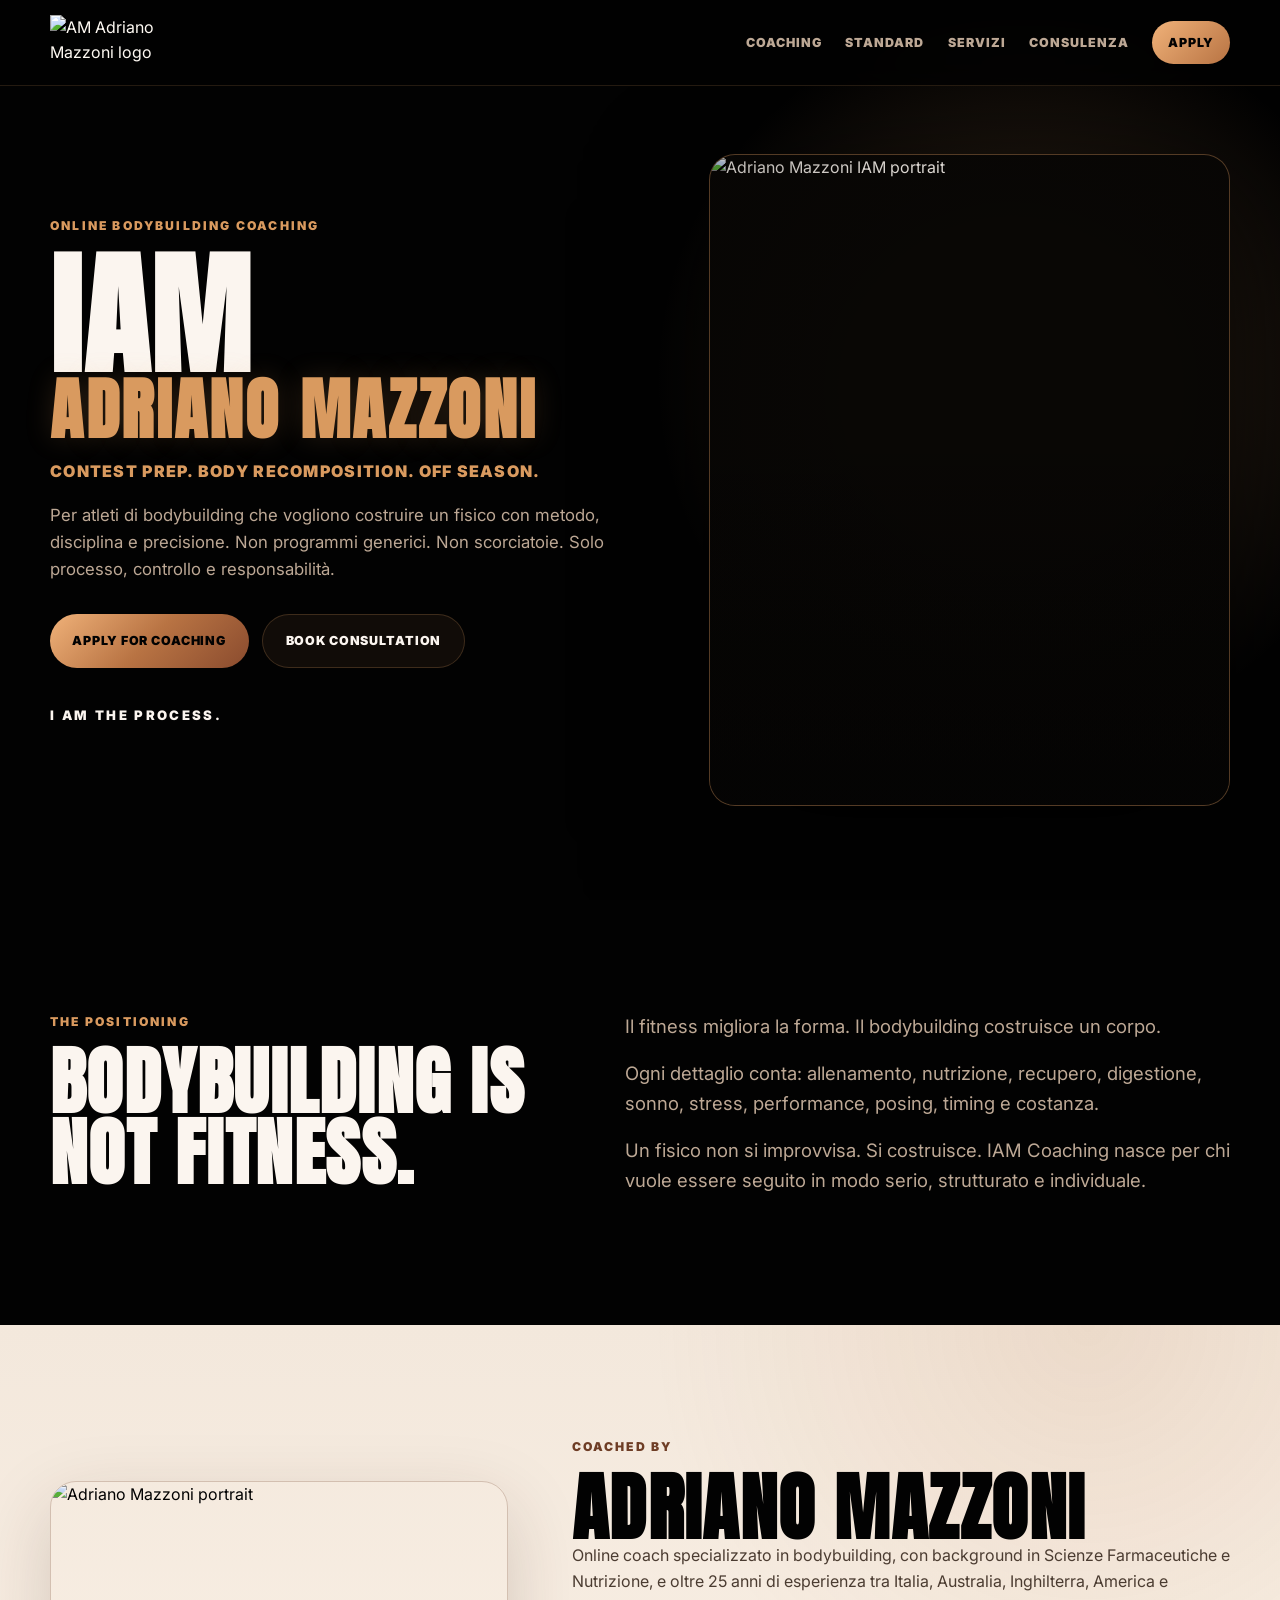
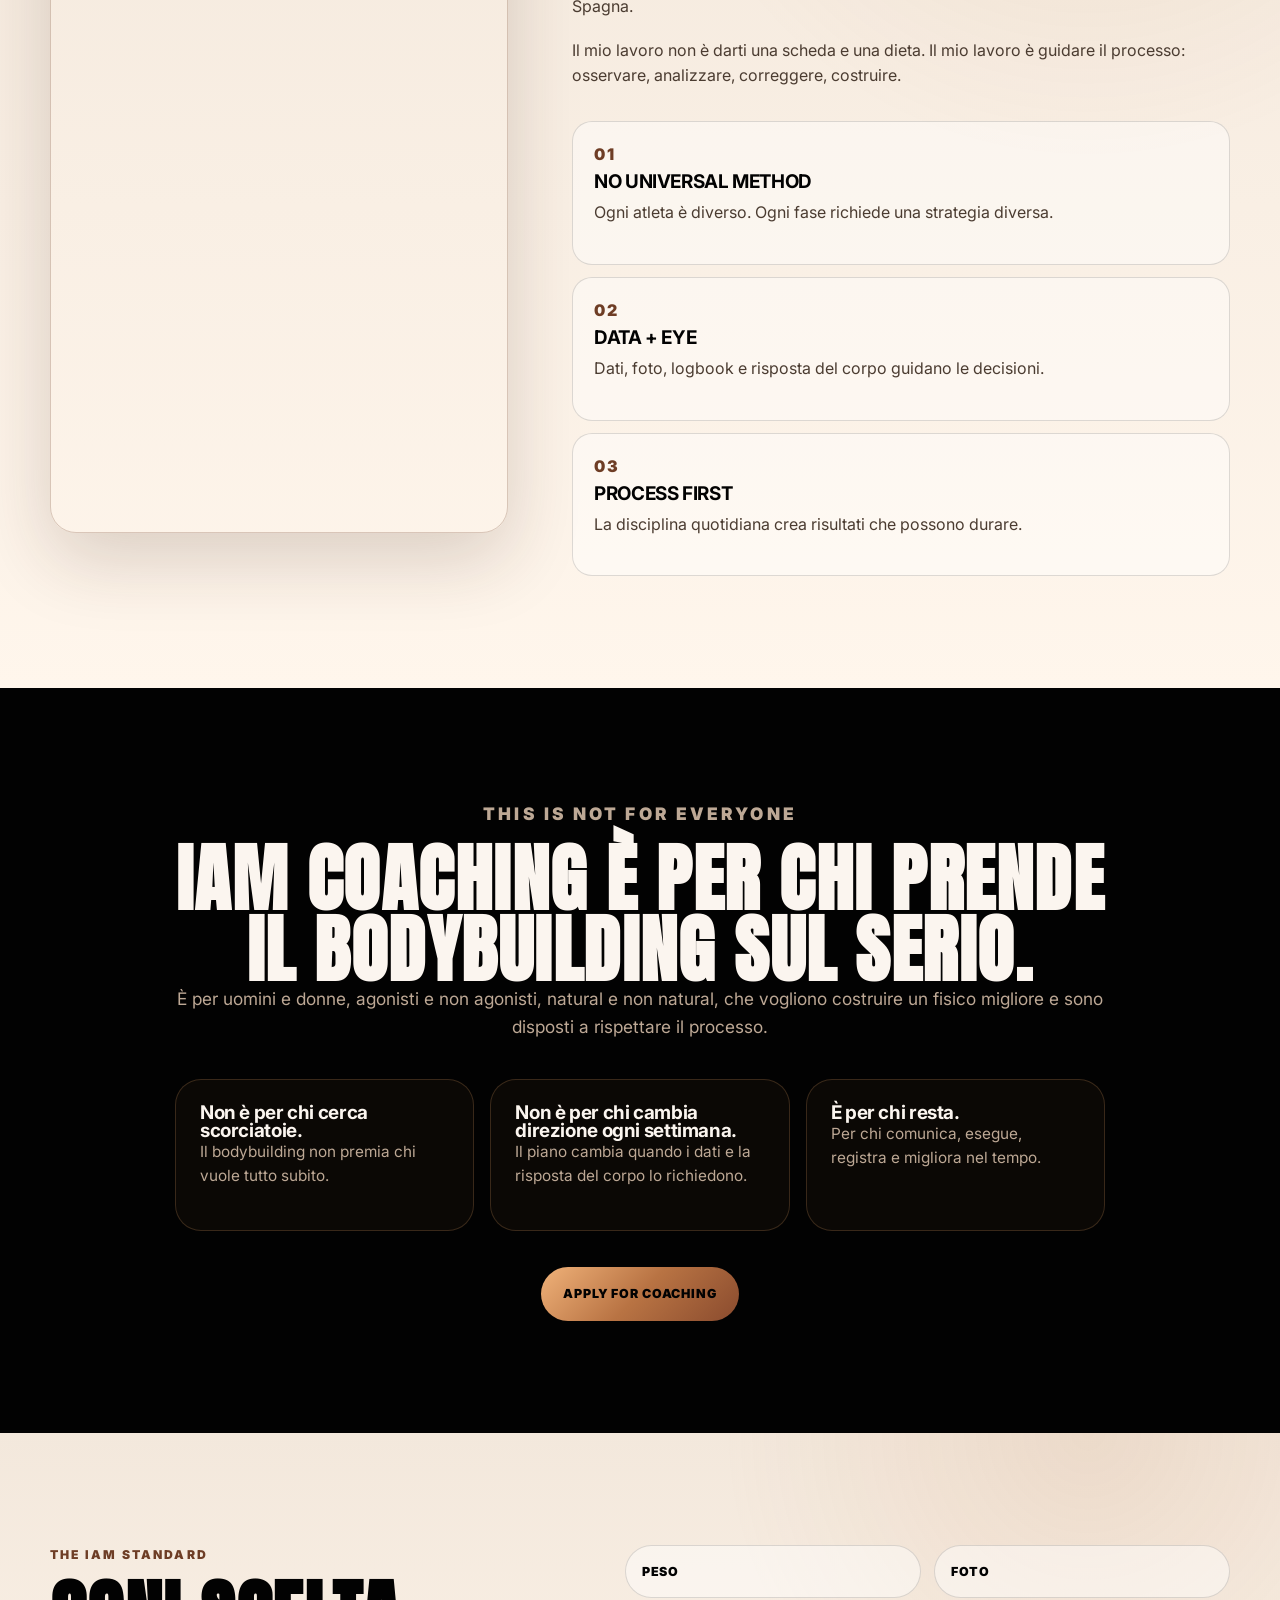
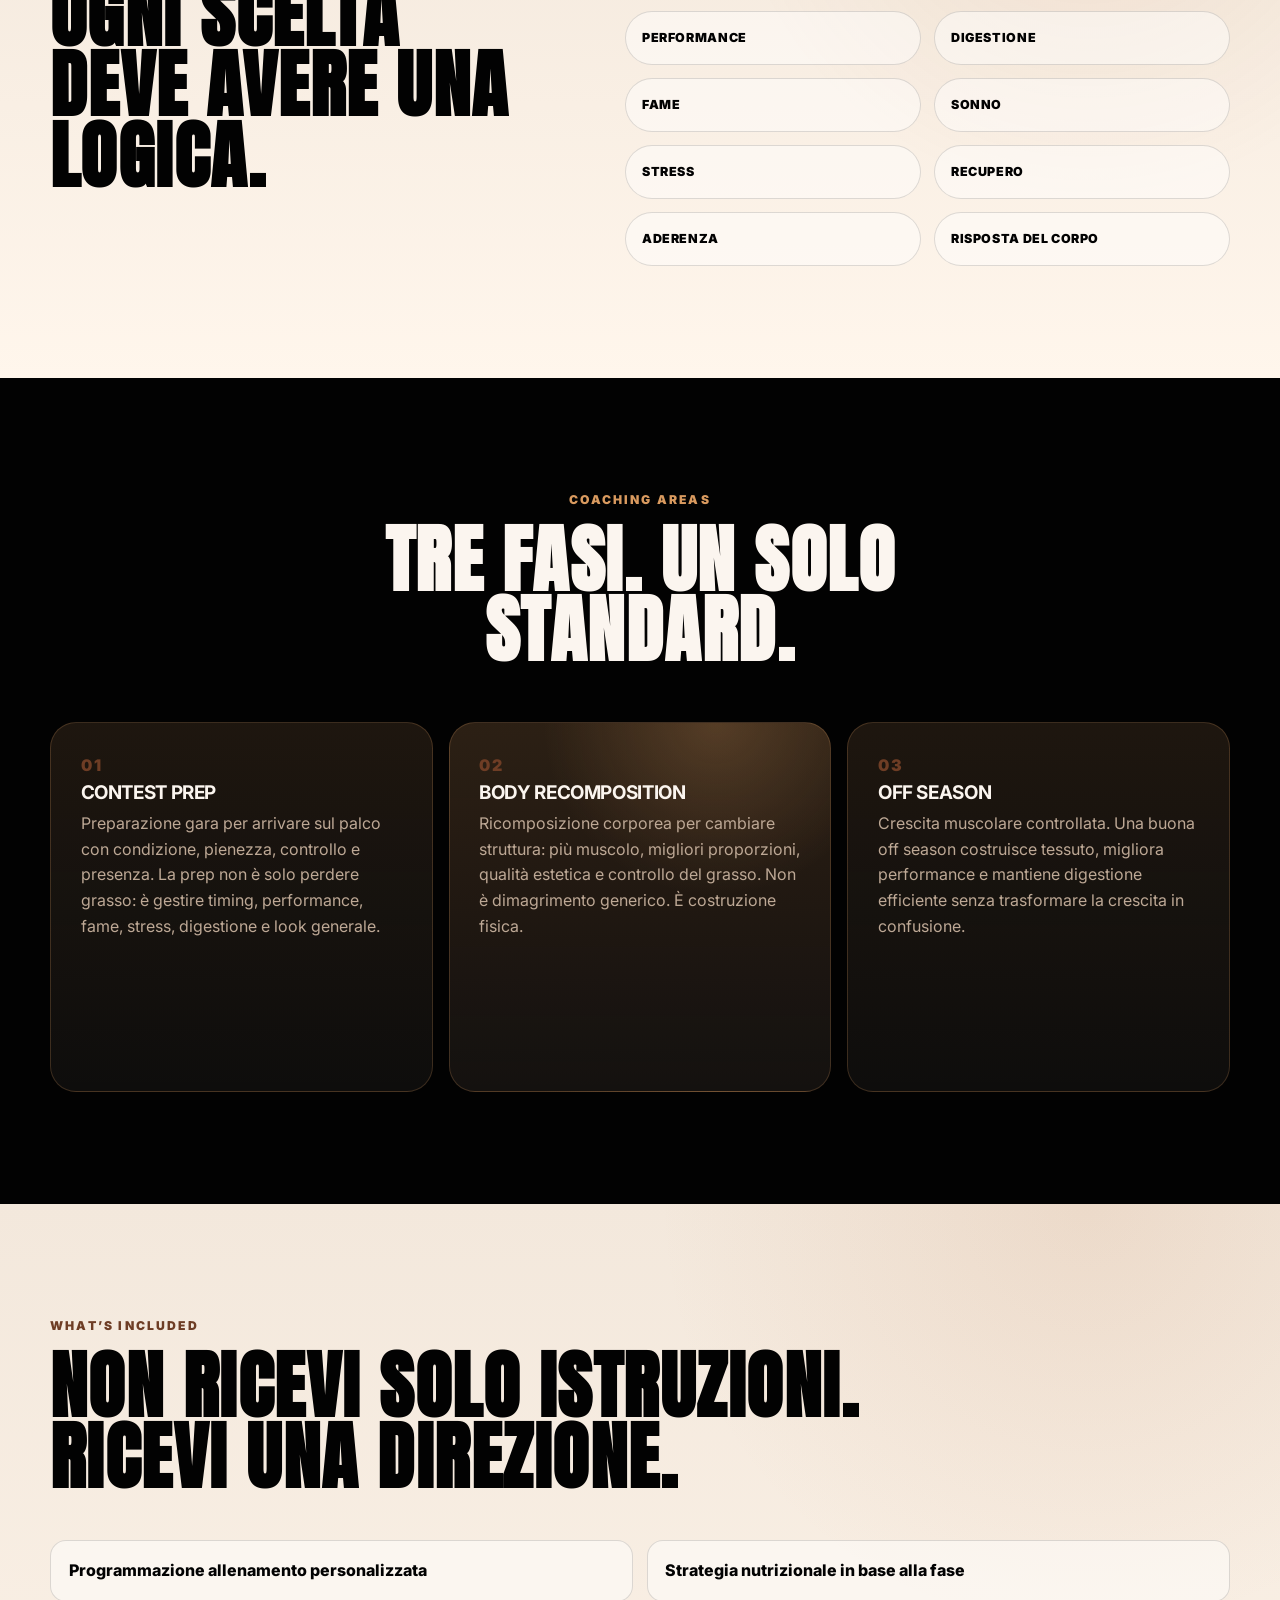
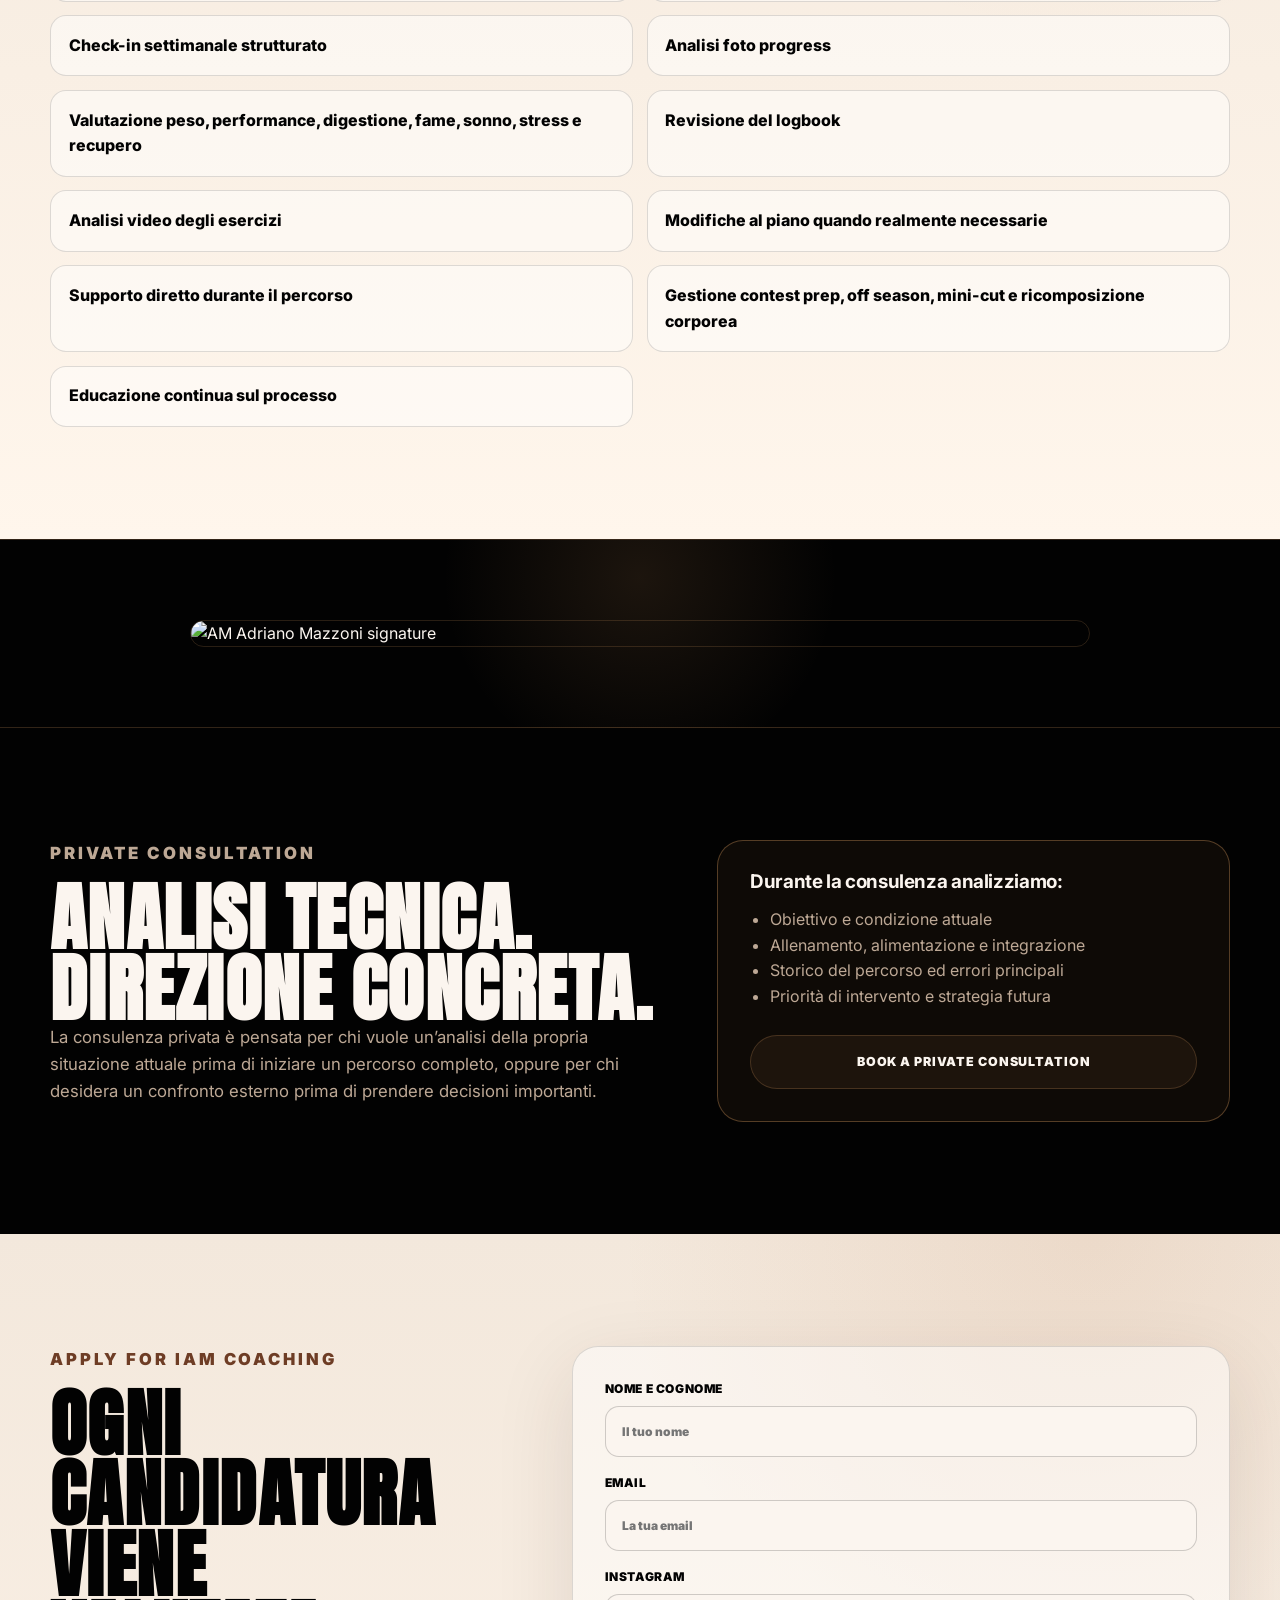
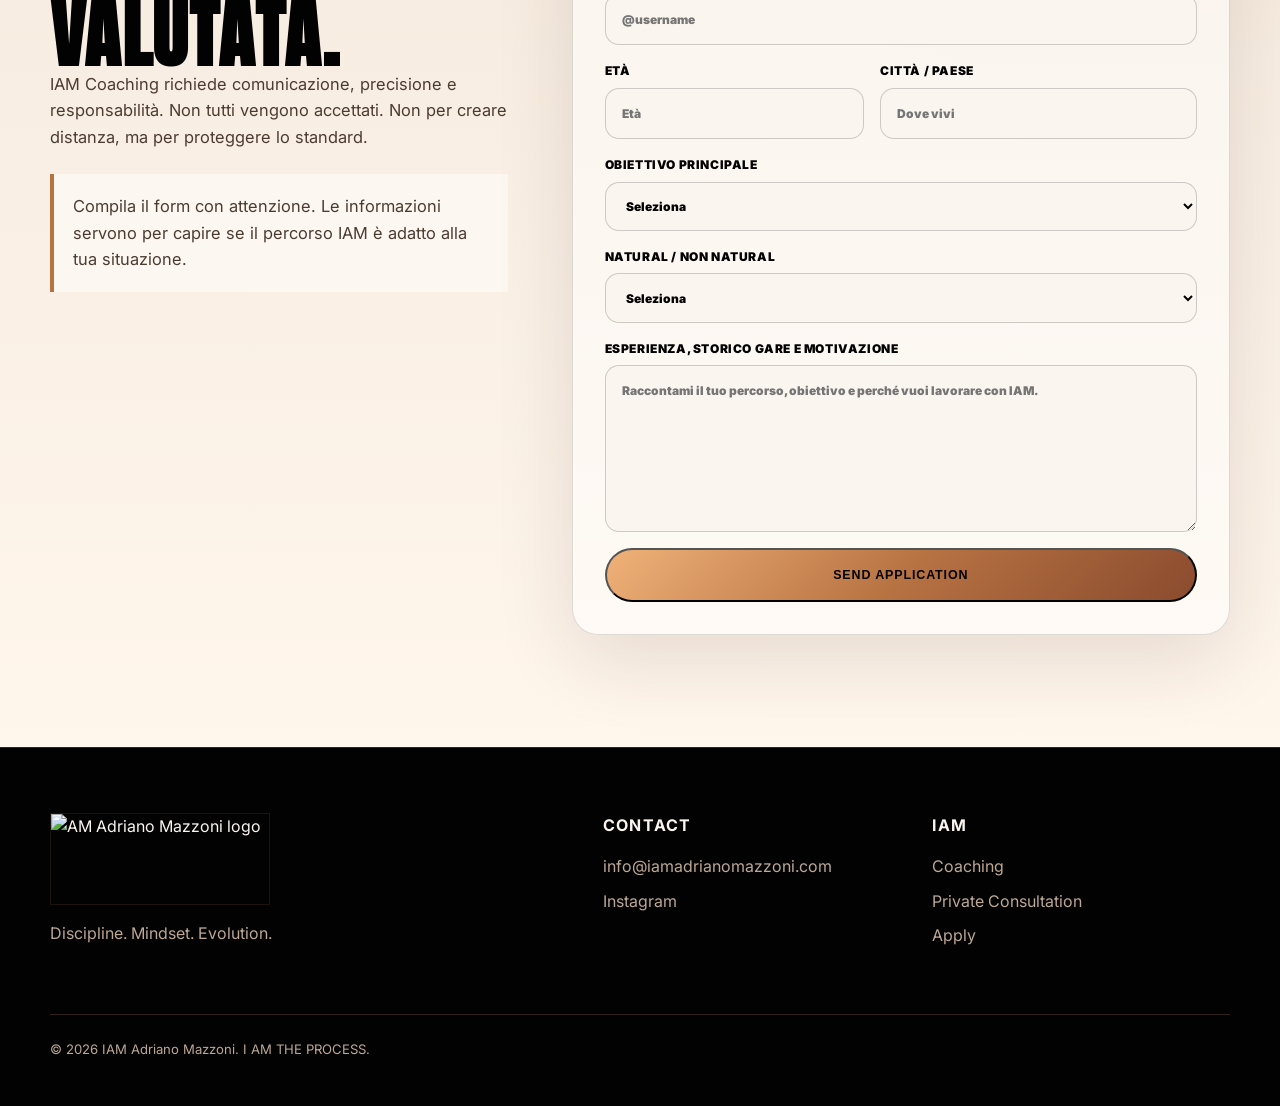
==== index.html @ 4b86bb4e "Add files via upload" ====
<!DOCTYPE html>
<html lang="it">
<head>
  <meta charset="UTF-8" />
  <meta name="viewport" content="width=device-width, initial-scale=1.0" />
  <meta name="description" content="IAM Adriano Mazzoni - Online Bodybuilding Coaching. Contest Prep, Body Recomposition, Off Season." />
  <meta name="author" content="Adriano Mazzoni" />
  <title>IAM Adriano Mazzoni | Online Bodybuilding Coaching</title>
  <link rel="preconnect" href="https://fonts.googleapis.com">
  <link rel="preconnect" href="https://fonts.gstatic.com" crossorigin>
  <link href="https://fonts.googleapis.com/css2?family=Anton&family=Inter:wght@400;500;600;700;800;900&display=swap" rel="stylesheet">
  <link rel="stylesheet" href="style.css" />
</head>

<body>
  <header class="site-header" id="top">
    <a class="brand" href="#top" aria-label="IAM Home">
      <img src="assets/logo-main.jpg" alt="AM Adriano Mazzoni logo" />
    </a>

    <button class="nav-toggle" aria-label="Apri menu" aria-expanded="false">
      <span></span><span></span><span></span>
    </button>

    <nav class="main-nav" aria-label="Navigazione principale">
      <a href="#coaching">Coaching</a>
      <a href="#standard">Standard</a>
      <a href="#services">Servizi</a>
      <a href="#consultation">Consulenza</a>
      <a class="nav-cta" href="#apply">Apply</a>
    </nav>
  </header>

  <main>
    <section class="hero section-dark">
      <div class="hero-bg-image" aria-hidden="true"></div>
      <div class="hero-overlay" aria-hidden="true"></div>

      <div class="container hero-grid">
        <div class="hero-copy">
          <p class="eyebrow">ONLINE BODYBUILDING COACHING</p>
          <h1>IAM<br><span>ADRIANO MAZZONI</span></h1>
          <p class="hero-subtitle">Contest Prep. Body Recomposition. Off Season.</p>
          <p class="hero-text">
            Per atleti di bodybuilding che vogliono costruire un fisico con metodo,
            disciplina e precisione. Non programmi generici. Non scorciatoie.
            Solo processo, controllo e responsabilità.
          </p>

          <div class="hero-actions">
            <a class="btn btn-primary" href="#apply">Apply for Coaching</a>
            <a class="btn btn-secondary" href="#consultation">Book Consultation</a>
          </div>

          <p class="signature">I AM THE PROCESS.</p>
        </div>

        <div class="hero-visual">
          <img src="assets/hero-profile.jpg" alt="Adriano Mazzoni IAM portrait" />
        </div>
      </div>
    </section>

    <section class="intro section-dark" id="coaching">
      <div class="container split">
        <div>
          <p class="eyebrow">THE POSITIONING</p>
          <h2>Bodybuilding is not fitness.</h2>
        </div>

        <div class="content-block">
          <p>
            Il fitness migliora la forma. Il bodybuilding costruisce un corpo.
          </p>
          <p>
            Ogni dettaglio conta: allenamento, nutrizione, recupero, digestione,
            sonno, stress, performance, posing, timing e costanza.
          </p>
          <p>
            Un fisico non si improvvisa. Si costruisce. IAM Coaching nasce per
            chi vuole essere seguito in modo serio, strutturato e individuale.
          </p>
        </div>
      </div>
    </section>

    <section class="coach section-light">
      <div class="container coach-grid">
        <div class="coach-image">
          <img src="assets/portrait.jpg" alt="Adriano Mazzoni portrait" />
        </div>

        <div class="coach-copy">
          <p class="eyebrow dark">COACHED BY</p>
          <h2>Adriano Mazzoni</h2>
          <p>
            Online coach specializzato in bodybuilding, con background in Scienze
            Farmaceutiche e Nutrizione, e oltre 25 anni di esperienza tra Italia,
            Australia, Inghilterra, America e Spagna.
          </p>
          <p>
            Il mio lavoro non è darti una scheda e una dieta. Il mio lavoro è
            guidare il processo: osservare, analizzare, correggere, costruire.
          </p>

          <div class="principles">
            <article>
              <span>01</span>
              <h3>No universal method</h3>
              <p>Ogni atleta è diverso. Ogni fase richiede una strategia diversa.</p>
            </article>
            <article>
              <span>02</span>
              <h3>Data + Eye</h3>
              <p>Dati, foto, logbook e risposta del corpo guidano le decisioni.</p>
            </article>
            <article>
              <span>03</span>
              <h3>Process first</h3>
              <p>La disciplina quotidiana crea risultati che possono durare.</p>
            </article>
          </div>
        </div>
      </div>
    </section>

    <section class="filter section-dark">
      <div class="container narrow">
        <p class="eyebrow">THIS IS NOT FOR EVERYONE</p>
        <h2>IAM Coaching è per chi prende il bodybuilding sul serio.</h2>
        <p>
          È per uomini e donne, agonisti e non agonisti, natural e non natural,
          che vogliono costruire un fisico migliore e sono disposti a rispettare
          il processo.
        </p>

        <div class="not-for">
          <div>
            <h3>Non è per chi cerca scorciatoie.</h3>
            <p>Il bodybuilding non premia chi vuole tutto subito.</p>
          </div>
          <div>
            <h3>Non è per chi cambia direzione ogni settimana.</h3>
            <p>Il piano cambia quando i dati e la risposta del corpo lo richiedono.</p>
          </div>
          <div>
            <h3>È per chi resta.</h3>
            <p>Per chi comunica, esegue, registra e migliora nel tempo.</p>
          </div>
        </div>

        <a class="btn btn-primary centered" href="#apply">Apply for Coaching</a>
      </div>
    </section>

    <section class="standard section-light" id="standard">
      <div class="container split">
        <div>
          <p class="eyebrow dark">THE IAM STANDARD</p>
          <h2>Ogni scelta deve avere una logica.</h2>
        </div>

        <div class="check-grid">
          <span>Peso</span>
          <span>Foto</span>
          <span>Performance</span>
          <span>Digestione</span>
          <span>Fame</span>
          <span>Sonno</span>
          <span>Stress</span>
          <span>Recupero</span>
          <span>Aderenza</span>
          <span>Risposta del corpo</span>
        </div>
      </div>
    </section>

    <section class="services section-dark" id="services">
      <div class="container">
        <div class="section-heading">
          <p class="eyebrow">COACHING AREAS</p>
          <h2>Tre fasi. Un solo standard.</h2>
        </div>

        <div class="service-grid">
          <article class="service-card">
            <span class="service-number">01</span>
            <h3>Contest Prep</h3>
            <p>
              Preparazione gara per arrivare sul palco con condizione, pienezza,
              controllo e presenza. La prep non è solo perdere grasso: è gestire
              timing, performance, fame, stress, digestione e look generale.
            </p>
          </article>

          <article class="service-card featured-card">
            <span class="service-number">02</span>
            <h3>Body Recomposition</h3>
            <p>
              Ricomposizione corporea per cambiare struttura: più muscolo,
              migliori proporzioni, qualità estetica e controllo del grasso.
              Non è dimagrimento generico. È costruzione fisica.
            </p>
          </article>

          <article class="service-card">
            <span class="service-number">03</span>
            <h3>Off Season</h3>
            <p>
              Crescita muscolare controllata. Una buona off season costruisce
              tessuto, migliora performance e mantiene digestione efficiente
              senza trasformare la crescita in confusione.
            </p>
          </article>
        </div>
      </div>
    </section>

    <section class="included section-light">
      <div class="container">
        <div class="section-heading left">
          <p class="eyebrow dark">WHAT’S INCLUDED</p>
          <h2>Non ricevi solo istruzioni. Ricevi una direzione.</h2>
        </div>

        <div class="included-list">
          <div>Programmazione allenamento personalizzata</div>
          <div>Strategia nutrizionale in base alla fase</div>
          <div>Check-in settimanale strutturato</div>
          <div>Analisi foto progress</div>
          <div>Valutazione peso, performance, digestione, fame, sonno, stress e recupero</div>
          <div>Revisione del logbook</div>
          <div>Analisi video degli esercizi</div>
          <div>Modifiche al piano quando realmente necessarie</div>
          <div>Supporto diretto durante il percorso</div>
          <div>Gestione contest prep, off season, mini-cut e ricomposizione corporea</div>
          <div>Educazione continua sul processo</div>
        </div>
      </div>
    </section>

    <section class="visual-break section-dark">
      <img src="assets/signature.jpg" alt="AM Adriano Mazzoni signature" />
    </section>

    <section class="consultation section-dark" id="consultation">
      <div class="container consultation-grid">
        <div>
          <p class="eyebrow">PRIVATE CONSULTATION</p>
          <h2>Analisi tecnica. Direzione concreta.</h2>
          <p>
            La consulenza privata è pensata per chi vuole un’analisi della propria
            situazione attuale prima di iniziare un percorso completo, oppure per
            chi desidera un confronto esterno prima di prendere decisioni importanti.
          </p>
        </div>

        <div class="consultation-card">
          <h3>Durante la consulenza analizziamo:</h3>
          <ul>
            <li>Obiettivo e condizione attuale</li>
            <li>Allenamento, alimentazione e integrazione</li>
            <li>Storico del percorso ed errori principali</li>
            <li>Priorità di intervento e strategia futura</li>
          </ul>
          <a class="btn btn-secondary full" href="mailto:info@iamadrianomazzoni.com?subject=Private%20Consultation%20IAM">Book a Private Consultation</a>
        </div>
      </div>
    </section>

    <section class="apply section-light" id="apply">
      <div class="container apply-grid">
        <div>
          <p class="eyebrow dark">APPLY FOR IAM COACHING</p>
          <h2>Ogni candidatura viene valutata.</h2>
          <p>
            IAM Coaching richiede comunicazione, precisione e responsabilità.
            Non tutti vengono accettati. Non per creare distanza, ma per proteggere
            lo standard.
          </p>
          <p class="apply-note">
            Compila il form con attenzione. Le informazioni servono per capire se
            il percorso IAM è adatto alla tua situazione.
          </p>
        </div>

        <form class="application-form" name="iam-application" method="POST" data-netlify="true" action="/thank-you.html">
          <input type="hidden" name="form-name" value="iam-application" />

          <label>
            Nome e cognome
            <input type="text" name="name" placeholder="Il tuo nome" required />
          </label>

          <label>
            Email
            <input type="email" name="email" placeholder="La tua email" required />
          </label>

          <label>
            Instagram
            <input type="text" name="instagram" placeholder="@username" />
          </label>

          <div class="form-row">
            <label>
              Età
              <input type="number" name="age" placeholder="Età" min="18" max="70" />
            </label>

            <label>
              Città / Paese
              <input type="text" name="location" placeholder="Dove vivi" />
            </label>
          </div>

          <label>
            Obiettivo principale
            <select name="goal" required>
              <option value="">Seleziona</option>
              <option>Contest Prep</option>
              <option>Body Recomposition</option>
              <option>Off Season</option>
              <option>Consulenza privata</option>
            </select>
          </label>

          <label>
            Natural / non natural
            <select name="status">
              <option value="">Seleziona</option>
              <option>Natural</option>
              <option>Non natural</option>
              <option>Preferisco parlarne in privato</option>
            </select>
          </label>

          <label>
            Esperienza, storico gare e motivazione
            <textarea name="message" rows="7" placeholder="Raccontami il tuo percorso, obiettivo e perché vuoi lavorare con IAM." required></textarea>
          </label>

          <button class="btn btn-primary full" type="submit">Send Application</button>
        </form>
      </div>
    </section>
  </main>

  <footer class="site-footer section-dark">
    <div class="container footer-grid">
      <div>
        <img class="footer-logo" src="assets/logo-main.jpg" alt="AM Adriano Mazzoni logo" />
        <p>Discipline. Mindset. Evolution.</p>
      </div>

      <div>
        <h4>Contact</h4>
        <a href="mailto:info@iamadrianomazzoni.com">info@iamadrianomazzoni.com</a>
        <a href="https://www.instagram.com/adriano_mazzoni_/" target="_blank" rel="noopener">Instagram</a>
      </div>

      <div>
        <h4>IAM</h4>
        <a href="#coaching">Coaching</a>
        <a href="#consultation">Private Consultation</a>
        <a href="#apply">Apply</a>
      </div>
    </div>

    <div class="footer-bottom">
      <p>© <span id="year"></span> IAM Adriano Mazzoni. I AM THE PROCESS.</p>
    </div>
  </footer>

  <script src="script.js"></script>
</body>
</html>
---- style.css ----
:root {
  --black: #020202;
  --black-2: #090705;
  --charcoal: #11100e;
  --cream: #f3e8dc;
  --white: #fbf5ef;
  --muted: #bda895;
  --muted-dark: #4b3c31;
  --copper: #b87343;
  --copper-2: #d99a5f;
  --copper-dark: #6e3d25;
  --line-dark: rgba(217,154,95,0.22);
  --line-light: rgba(2,2,2,0.13);
  --max: 1180px;
  --radius: 26px;
}

* { box-sizing: border-box; }

html { scroll-behavior: smooth; }

body {
  margin: 0;
  font-family: "Inter", system-ui, -apple-system, BlinkMacSystemFont, "Segoe UI", sans-serif;
  background: var(--black);
  color: var(--white);
  line-height: 1.6;
}

body.nav-open { overflow: hidden; }

img { max-width: 100%; display: block; }

a { color: inherit; text-decoration: none; }

p { margin: 0 0 1.1rem; }

h1, h2, h3 { margin: 0; line-height: 0.95; }

h1, h2 {
  font-family: "Anton", Impact, sans-serif;
  letter-spacing: 0.02em;
  text-transform: uppercase;
}

h1 { font-size: clamp(4.2rem, 10.5vw, 9.6rem); }

h1 span {
  display: block;
  font-size: clamp(2.35rem, 5.2vw, 5rem);
  color: var(--copper-2);
  text-shadow: 0 0 28px rgba(217,154,95,0.18);
}

h2 { font-size: clamp(2.55rem, 5.8vw, 5.55rem); }

h3 { font-size: 1.18rem; letter-spacing: -0.02em; }

.container {
  width: min(var(--max), calc(100% - 40px));
  margin: 0 auto;
}

.narrow {
  max-width: 930px;
  text-align: center;
}

.section-dark {
  background: var(--black);
  color: var(--white);
}

.section-light {
  background:
    radial-gradient(circle at 85% 0%, rgba(184,115,67,0.12), transparent 30%),
    linear-gradient(180deg, var(--cream), #fff6ec);
  color: var(--black);
}

.eyebrow {
  margin-bottom: 1rem;
  color: var(--copper-2);
  text-transform: uppercase;
  letter-spacing: 0.18em;
  font-size: 0.76rem;
  font-weight: 900;
}

.eyebrow.dark { color: var(--copper-dark); }

.btn {
  display: inline-flex;
  align-items: center;
  justify-content: center;
  min-height: 54px;
  padding: 0 1.4rem;
  border-radius: 999px;
  font-weight: 900;
  text-transform: uppercase;
  letter-spacing: 0.07em;
  font-size: 0.78rem;
  transition: transform 0.25s ease, background 0.25s ease, border-color 0.25s ease, box-shadow 0.25s ease;
}

.btn:hover {
  transform: translateY(-2px);
  box-shadow: 0 18px 55px rgba(184,115,67,0.22);
}

.btn-primary {
  color: var(--black);
  background: linear-gradient(135deg, #f0b279, var(--copper), #8a4b2e);
}

.btn-secondary {
  color: var(--white);
  border: 1px solid var(--line-dark);
  background: rgba(217,154,95,0.07);
}

.btn.full { width: 100%; }

.btn.centered { margin-top: 2.2rem; }

/* Header */

.site-header {
  position: fixed;
  inset: 0 0 auto 0;
  z-index: 100;
  height: 86px;
  display: flex;
  align-items: center;
  justify-content: space-between;
  padding: 0 max(24px, calc((100vw - var(--max)) / 2));
  background: rgba(2, 2, 2, 0.72);
  backdrop-filter: blur(18px);
  border-bottom: 1px solid rgba(217,154,95,0.16);
}

.brand {
  display: flex;
  align-items: center;
  width: 168px;
  height: 56px;
  overflow: hidden;
}

.brand img {
  width: 168px;
  height: 56px;
  object-fit: cover;
  object-position: center 42%;
  filter: contrast(1.04) saturate(1.05);
}

.main-nav {
  display: flex;
  align-items: center;
  gap: 1.45rem;
  color: var(--muted);
  font-size: 0.78rem;
  text-transform: uppercase;
  letter-spacing: 0.08em;
  font-weight: 900;
}

.main-nav a { transition: color 0.25s ease; }

.main-nav a:hover { color: var(--white); }

.nav-cta {
  color: var(--black) !important;
  background: linear-gradient(135deg, #f0b279, var(--copper));
  padding: 0.75rem 1rem;
  border-radius: 999px;
}

.nav-toggle {
  display: none;
  width: 44px;
  height: 44px;
  padding: 0;
  border: 0;
  background: transparent;
}

.nav-toggle span {
  display: block;
  width: 25px;
  height: 2px;
  margin: 5px auto;
  background: var(--white);
  transition: transform 0.25s ease;
}

/* Hero */

.hero {
  position: relative;
  min-height: 100vh;
  padding: 150px 0 90px;
  display: flex;
  align-items: center;
  overflow: hidden;
}

.hero-bg-image {
  position: absolute;
  inset: 0;
  background-image: url("assets/hero-back.jpg");
  background-size: cover;
  background-position: center;
  opacity: 0.22;
  transform: scale(1.02);
}

.hero-overlay {
  position: absolute;
  inset: 0;
  background:
    radial-gradient(circle at 80% 42%, rgba(217,154,95,0.26), transparent 32%),
    linear-gradient(90deg, rgba(2,2,2,0.98) 0%, rgba(2,2,2,0.88) 46%, rgba(2,2,2,0.72) 100%),
    linear-gradient(180deg, rgba(2,2,2,0.32), rgba(2,2,2,0.9));
}

.hero-grid {
  position: relative;
  display: grid;
  grid-template-columns: 1.08fr 0.92fr;
  gap: 3rem;
  align-items: center;
}

.hero-subtitle {
  color: var(--copper-2);
  font-weight: 900;
  text-transform: uppercase;
  letter-spacing: 0.08em;
  margin-top: 1rem;
}

.hero-text {
  max-width: 660px;
  color: var(--muted);
  font-size: 1.05rem;
}

.hero-actions {
  display: flex;
  gap: 0.85rem;
  flex-wrap: wrap;
  margin-top: 2rem;
}

.signature {
  margin-top: 2.3rem;
  color: var(--white);
  font-weight: 900;
  letter-spacing: 0.18em;
  font-size: 0.82rem;
}

.hero-visual {
  position: relative;
  border: 1px solid rgba(217,154,95,0.36);
  border-radius: var(--radius);
  overflow: hidden;
  min-height: 650px;
  box-shadow: 0 40px 120px rgba(0,0,0,0.74);
  background: #090705;
}

.hero-visual::after {
  content: "";
  position: absolute;
  inset: 0;
  background:
    linear-gradient(180deg, transparent 40%, rgba(2,2,2,0.55)),
    radial-gradient(circle at 58% 36%, transparent 0 24%, rgba(2,2,2,0.22) 62%);
  pointer-events: none;
}

.hero-visual img {
  width: 100%;
  height: 650px;
  object-fit: cover;
  object-position: center top;
}

/* Sections */

.intro,
.filter,
.services,
.consultation { padding: 112px 0; }

.coach,
.standard,
.included,
.apply { padding: 112px 0; }

.split {
  display: grid;
  grid-template-columns: 0.9fr 1.1fr;
  gap: 5rem;
  align-items: start;
}

.content-block {
  font-size: 1.16rem;
  color: var(--muted);
}

.coach-grid {
  display: grid;
  grid-template-columns: 0.82fr 1.18fr;
  gap: 4rem;
  align-items: center;
}

.coach-image {
  border-radius: var(--radius);
  overflow: hidden;
  border: 1px solid rgba(110,61,37,0.25);
  box-shadow: 0 26px 75px rgba(61,35,21,0.18);
}

.coach-image img {
  width: 100%;
  min-height: 650px;
  object-fit: cover;
  object-position: center;
}

.coach-copy p { color: var(--muted-dark); }

.principles {
  display: grid;
  gap: 0.75rem;
  margin-top: 2rem;
}

.principles article {
  padding: 1.25rem 1.35rem;
  border: 1px solid var(--line-light);
  border-radius: 20px;
  background: rgba(255,255,255,0.42);
}

.principles span,
.service-number {
  color: var(--copper-dark);
  font-weight: 900;
  letter-spacing: 0.12em;
}

.principles h3,
.service-card h3 {
  margin: 0.35rem 0 0.6rem;
  text-transform: uppercase;
}

.filter {
  position: relative;
  overflow: hidden;
}

.filter::before {
  content: "";
  position: absolute;
  inset: 0;
  background-image: url("assets/hero-back.jpg");
  background-size: cover;
  background-position: center 42%;
  opacity: 0.12;
}

.filter .container { position: relative; }

.filter p {
  color: var(--muted);
  font-size: 1.08rem;
}

.not-for {
  margin-top: 2.4rem;
  display: grid;
  grid-template-columns: repeat(3, 1fr);
  gap: 1rem;
  text-align: left;
}

.not-for div {
  padding: 1.5rem;
  border: 1px solid var(--line-dark);
  border-radius: var(--radius);
  background: rgba(217,154,95,0.045);
}

.not-for p { font-size: 0.96rem; }

.check-grid {
  display: grid;
  grid-template-columns: repeat(2, 1fr);
  gap: 0.8rem;
}

.check-grid span {
  padding: 1rem;
  border: 1px solid var(--line-light);
  border-radius: 999px;
  background: rgba(255,255,255,0.45);
  font-weight: 900;
  text-transform: uppercase;
  font-size: 0.78rem;
  letter-spacing: 0.05em;
}

.section-heading {
  max-width: 760px;
  margin: 0 auto 3.5rem;
  text-align: center;
}

.section-heading.left {
  max-width: 840px;
  margin: 0 0 3rem;
  text-align: left;
}

.service-grid {
  display: grid;
  grid-template-columns: repeat(3, 1fr);
  gap: 1rem;
}

.service-card {
  min-height: 370px;
  padding: 1.85rem;
  border: 1px solid var(--line-dark);
  border-radius: var(--radius);
  background:
    linear-gradient(180deg, rgba(217,154,95,0.105), rgba(255,255,255,0.025)),
    #080706;
}

.featured-card {
  background:
    radial-gradient(circle at 70% 0%, rgba(217,154,95,0.24), transparent 38%),
    linear-gradient(180deg, rgba(217,154,95,0.16), rgba(255,255,255,0.035)),
    #0b0806;
}

.service-card p { color: var(--muted); }

.included-list {
  display: grid;
  grid-template-columns: repeat(2, 1fr);
  gap: 0.85rem;
}

.included-list div {
  padding: 1.05rem 1.1rem;
  background: rgba(255,255,255,0.48);
  border: 1px solid var(--line-light);
  border-radius: 16px;
  font-weight: 800;
}

.visual-break {
  padding: 80px 0;
  border-top: 1px solid var(--line-dark);
  border-bottom: 1px solid var(--line-dark);
  background:
    radial-gradient(circle at 50% 20%, rgba(217,154,95,0.12), transparent 30%),
    var(--black);
}

.visual-break img {
  width: min(900px, calc(100% - 42px));
  margin: 0 auto;
  border: 1px solid rgba(217,154,95,0.18);
  border-radius: 20px;
}

.consultation-grid {
  display: grid;
  grid-template-columns: 1fr 0.85fr;
  gap: 4rem;
  align-items: start;
}

.consultation p {
  color: var(--muted);
  font-size: 1.05rem;
}

.consultation-card {
  padding: 2rem;
  border: 1px solid rgba(217, 154, 95, 0.35);
  border-radius: var(--radius);
  background: rgba(217,154,95,0.06);
}

.consultation-card ul {
  margin: 1rem 0 1.6rem;
  padding-left: 1.25rem;
  color: var(--muted);
}

/* Form */

.apply-grid {
  display: grid;
  grid-template-columns: 0.82fr 1.18fr;
  gap: 4rem;
  align-items: start;
}

.apply p {
  color: var(--muted-dark);
  font-size: 1.03rem;
}

.apply-note {
  padding: 1.2rem;
  margin-top: 1.5rem;
  border-left: 4px solid var(--copper);
  background: rgba(255,255,255,0.46);
}

.application-form {
  display: grid;
  gap: 1rem;
  padding: 2rem;
  border: 1px solid var(--line-light);
  border-radius: var(--radius);
  background: rgba(255,255,255,0.48);
  box-shadow: 0 24px 80px rgba(61,35,21,0.12);
}

.form-row {
  display: grid;
  grid-template-columns: 0.45fr 0.55fr;
  gap: 1rem;
}

label {
  display: grid;
  gap: 0.45rem;
  font-weight: 900;
  text-transform: uppercase;
  letter-spacing: 0.05em;
  font-size: 0.75rem;
}

input,
select,
textarea {
  width: 100%;
  border: 1px solid rgba(2,2,2,0.18);
  border-radius: 14px;
  padding: 0.95rem 1rem;
  font: inherit;
  color: var(--black);
  background: var(--white);
  outline: none;
}

input:focus,
select:focus,
textarea:focus {
  border-color: var(--copper);
  box-shadow: 0 0 0 3px rgba(184, 115, 67, 0.14);
}

textarea { resize: vertical; }

/* Footer */

.site-footer {
  border-top: 1px solid var(--line-dark);
  padding: 65px 0 28px;
}

.footer-grid {
  display: grid;
  grid-template-columns: 1.4fr 0.8fr 0.8fr;
  gap: 2rem;
}

.footer-logo {
  width: 220px;
  height: 92px;
  object-fit: cover;
  object-position: center 42%;
  margin-bottom: 1rem;
  border: 1px solid rgba(217,154,95,0.12);
}

.site-footer p,
.site-footer a { color: var(--muted); }

.site-footer h4 {
  margin: 0 0 1rem;
  text-transform: uppercase;
  letter-spacing: 0.08em;
}

.site-footer a {
  display: block;
  margin-bottom: 0.55rem;
}

.footer-bottom {
  margin: 50px auto 0;
  width: min(var(--max), calc(100% - 40px));
  padding-top: 24px;
  border-top: 1px solid var(--line-dark);
  color: var(--muted);
  font-size: 0.82rem;
}

/* Responsive */

@media (max-width: 980px) {
  .nav-toggle {
    display: block;
    z-index: 102;
  }

  .main-nav {
    position: fixed;
    inset: 86px 0 0 0;
    display: flex;
    flex-direction: column;
    align-items: flex-start;
    padding: 2rem;
    background: rgba(2,2,2,0.98);
    transform: translateX(100%);
    transition: transform 0.3s ease;
  }

  body.nav-open .main-nav { transform: translateX(0); }

  .hero-grid,
  .split,
  .coach-grid,
  .consultation-grid,
  .apply-grid {
    grid-template-columns: 1fr;
    gap: 2.5rem;
  }

  .hero-visual,
  .hero-visual img {
    min-height: 520px;
    height: 560px;
  }

  .coach-image img {
    min-height: 520px;
  }

  .service-grid,
  .not-for {
    grid-template-columns: 1fr;
  }

  .included-list { grid-template-columns: 1fr; }

  .footer-grid { grid-template-columns: 1fr; }
}

@media (max-width: 620px) {
  .container {
    width: min(var(--max), calc(100% - 28px));
  }

  .site-header {
    height: 74px;
    padding-inline: 14px;
  }

  .brand {
    width: 130px;
    height: 48px;
  }

  .brand img {
    width: 130px;
    height: 48px;
  }

  .main-nav { inset: 74px 0 0 0; }

  .hero { padding-top: 115px; }

  .hero-actions { flex-direction: column; }

  .btn { width: 100%; }

  .hero-visual,
  .hero-visual img {
    min-height: 430px;
    height: 460px;
  }

  .coach-image img {
    min-height: 430px;
  }

  .intro,
  .filter,
  .services,
  .consultation,
  .coach,
  .standard,
  .included,
  .apply {
    padding: 78px 0;
  }

  .check-grid,
  .form-row {
    grid-template-columns: 1fr;
  }

  .application-form { padding: 1.2rem; }
}
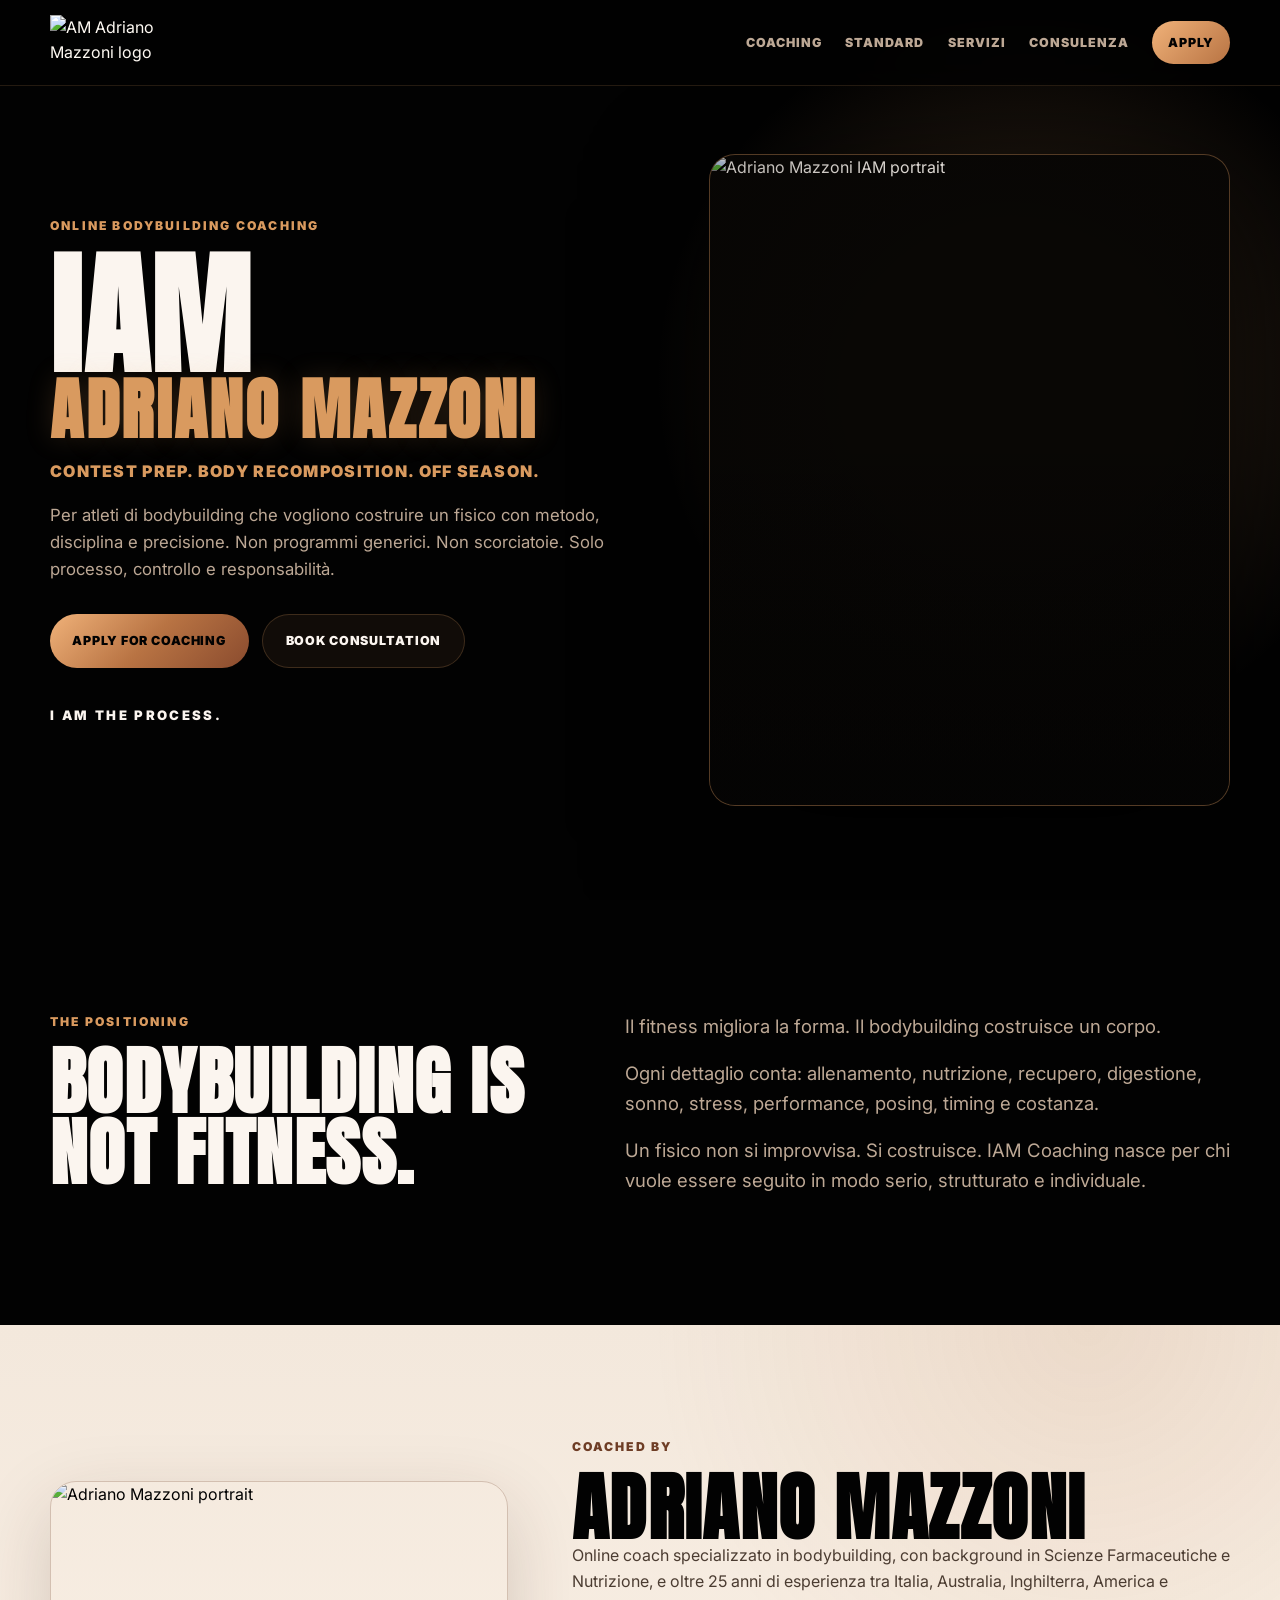
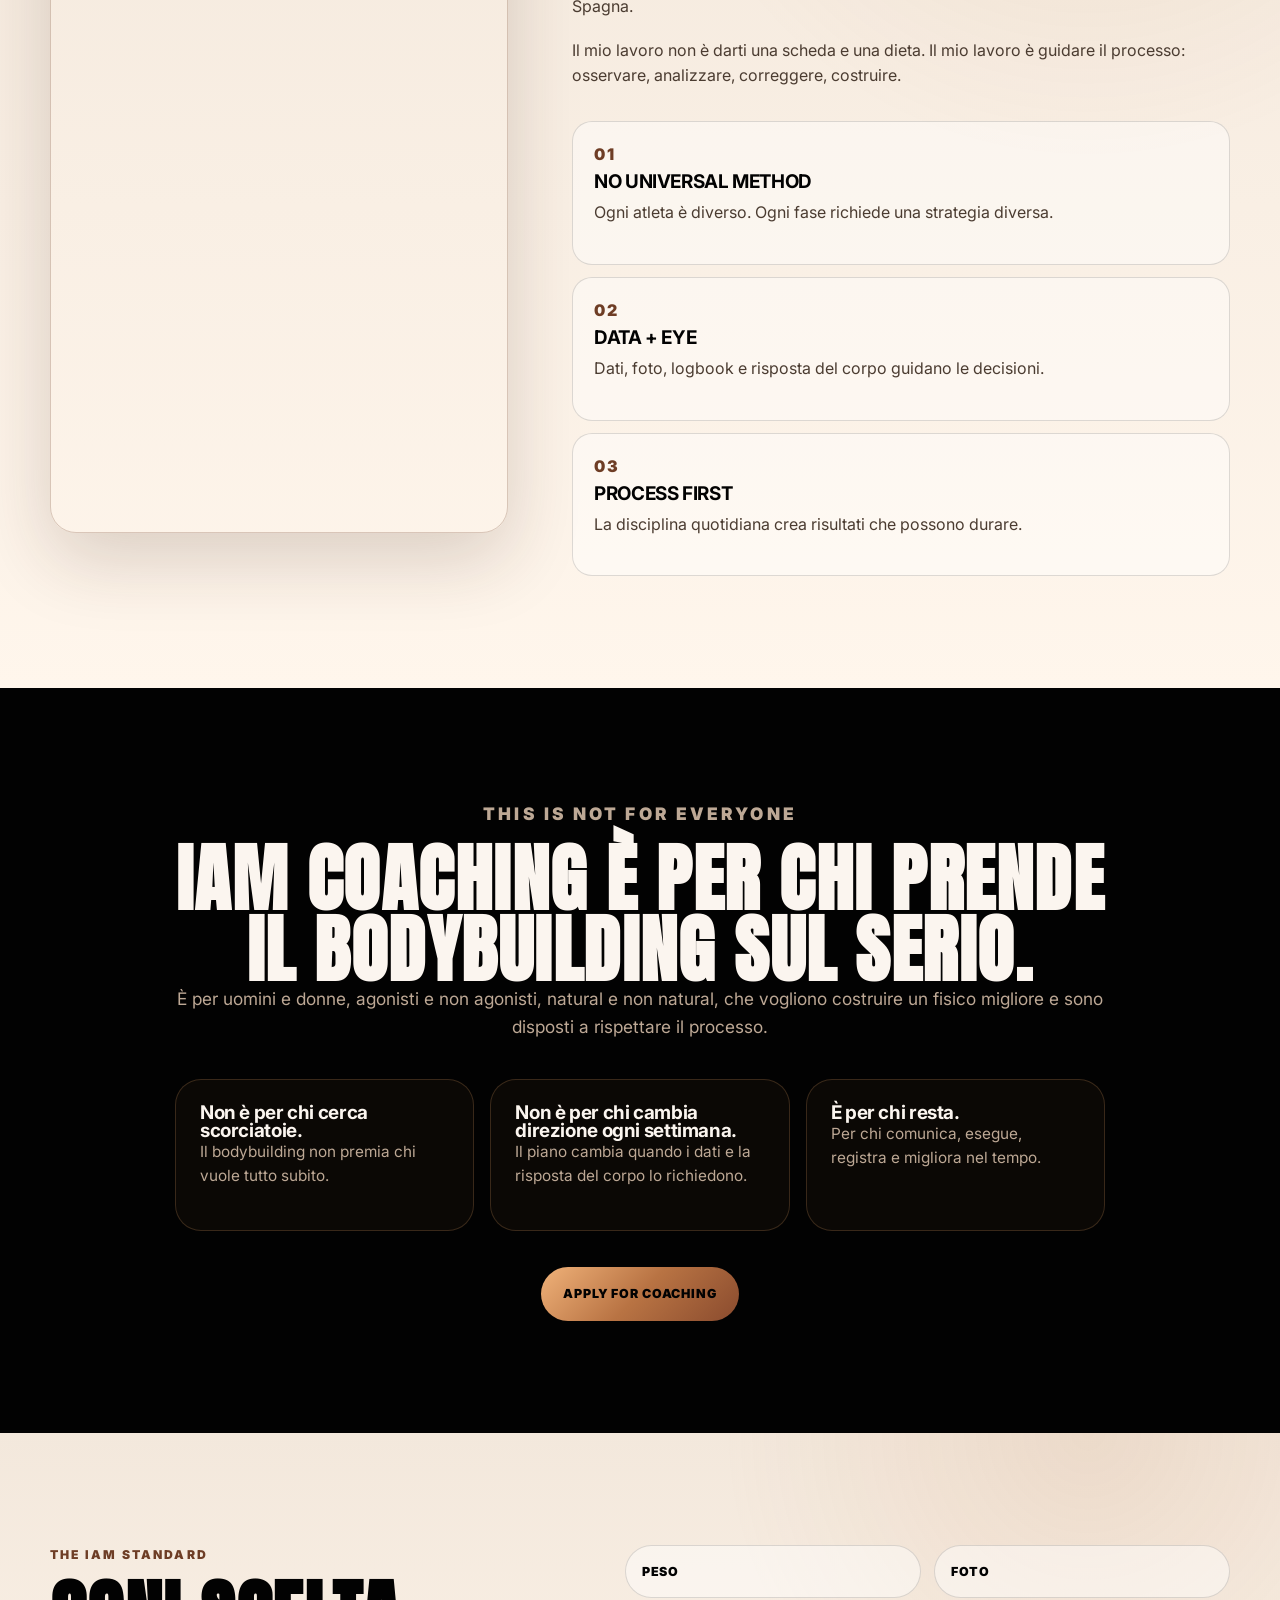
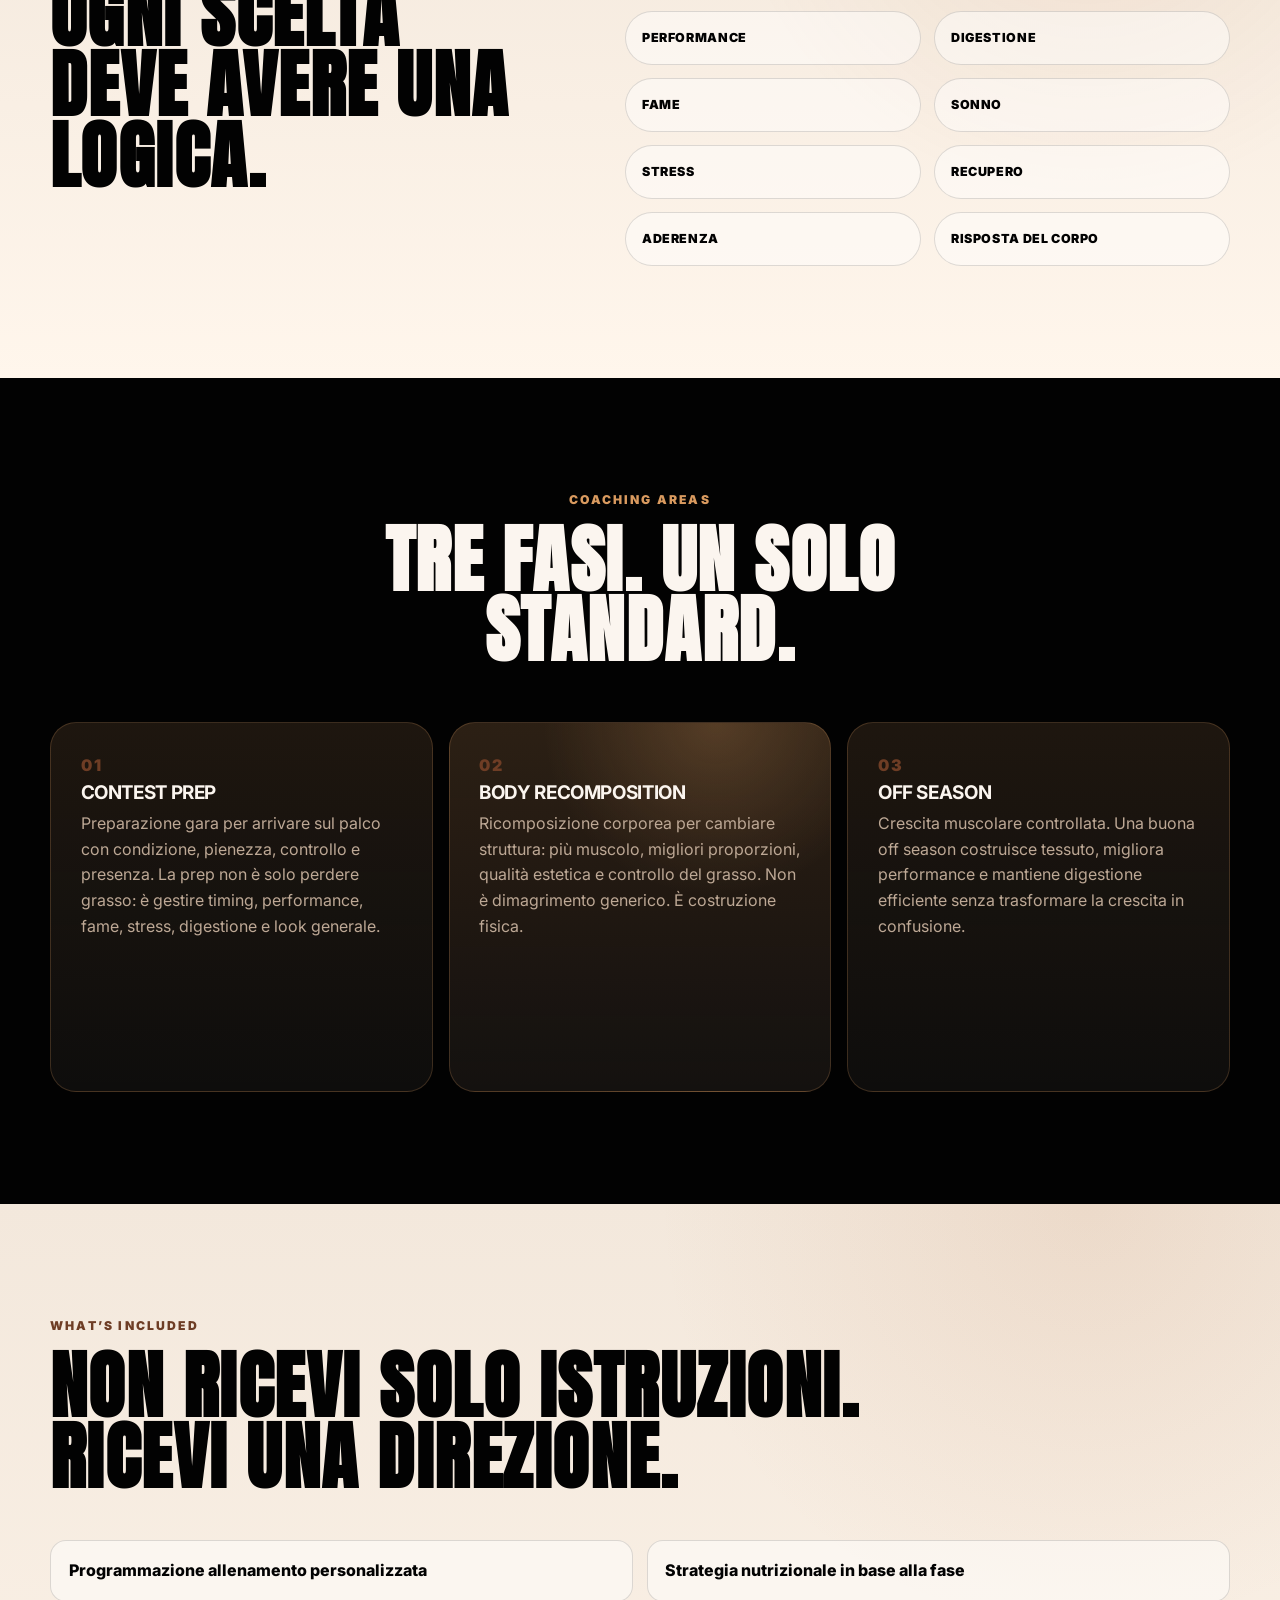
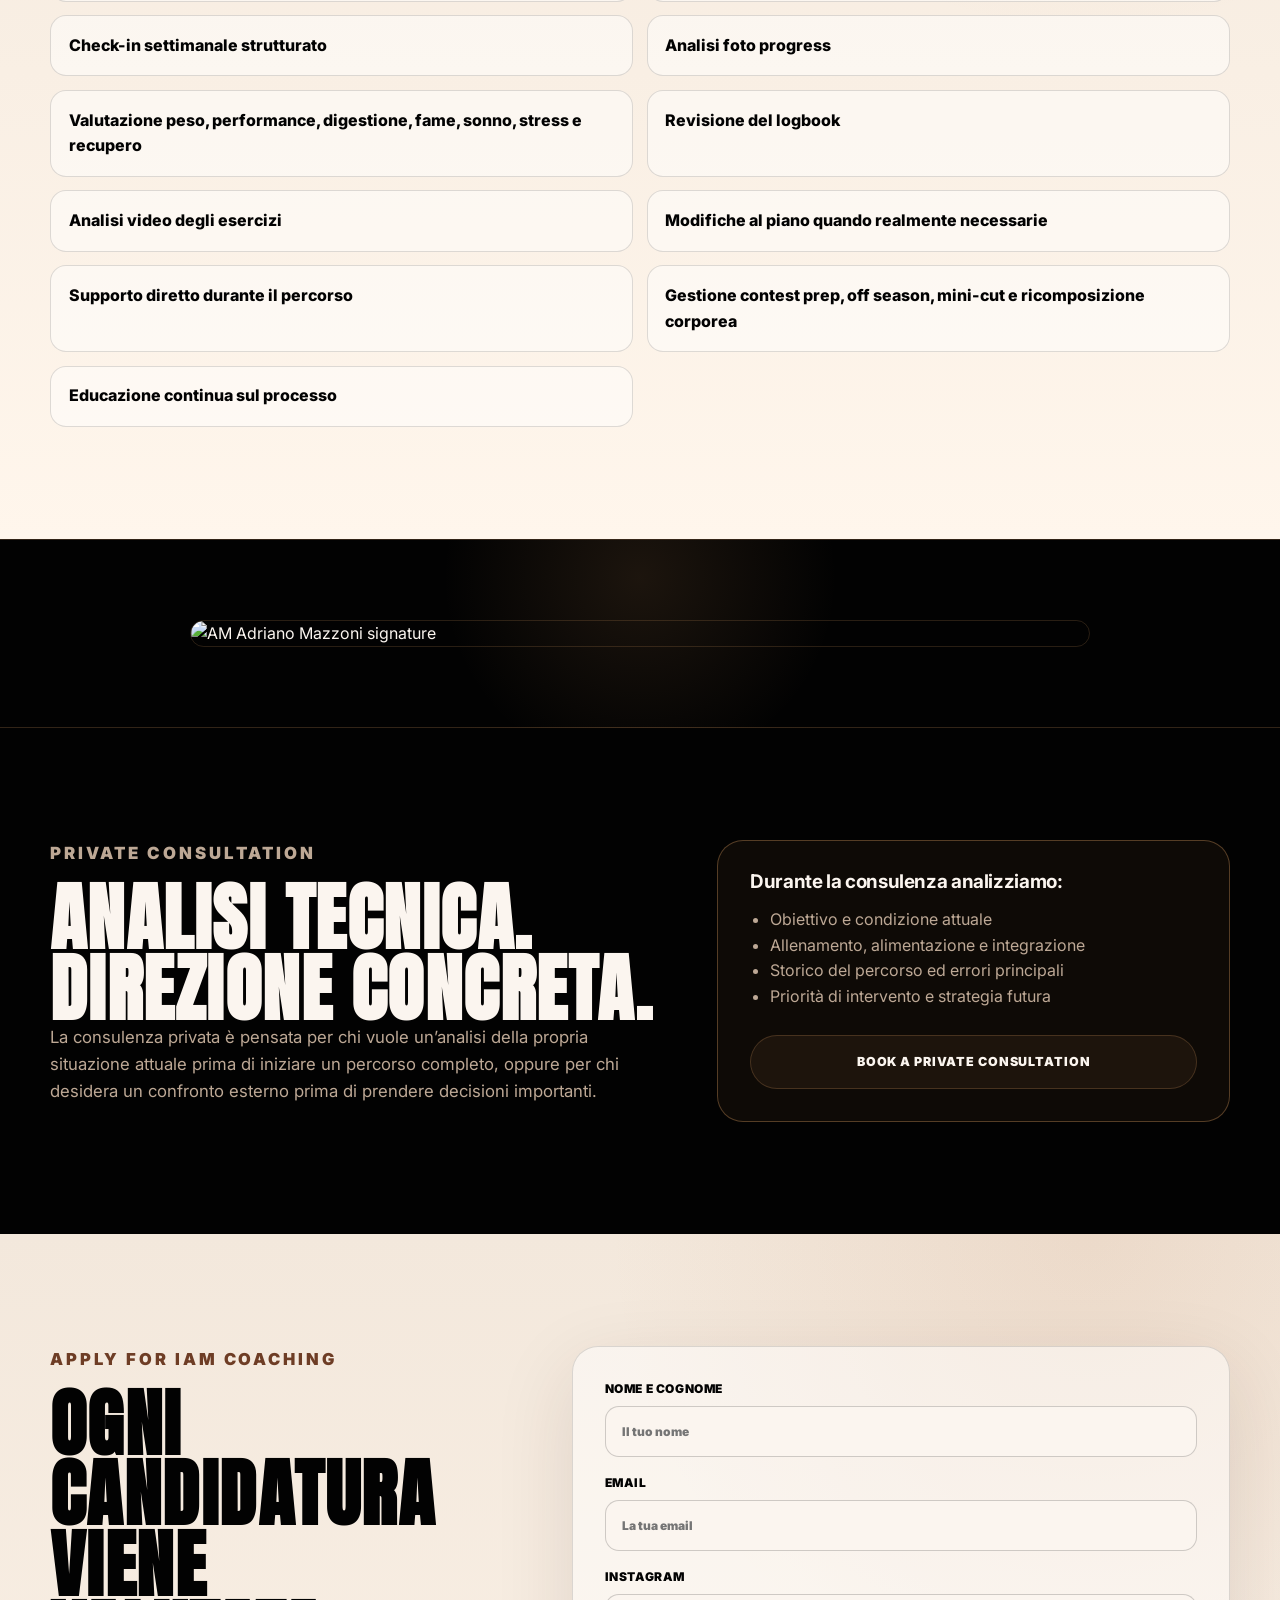
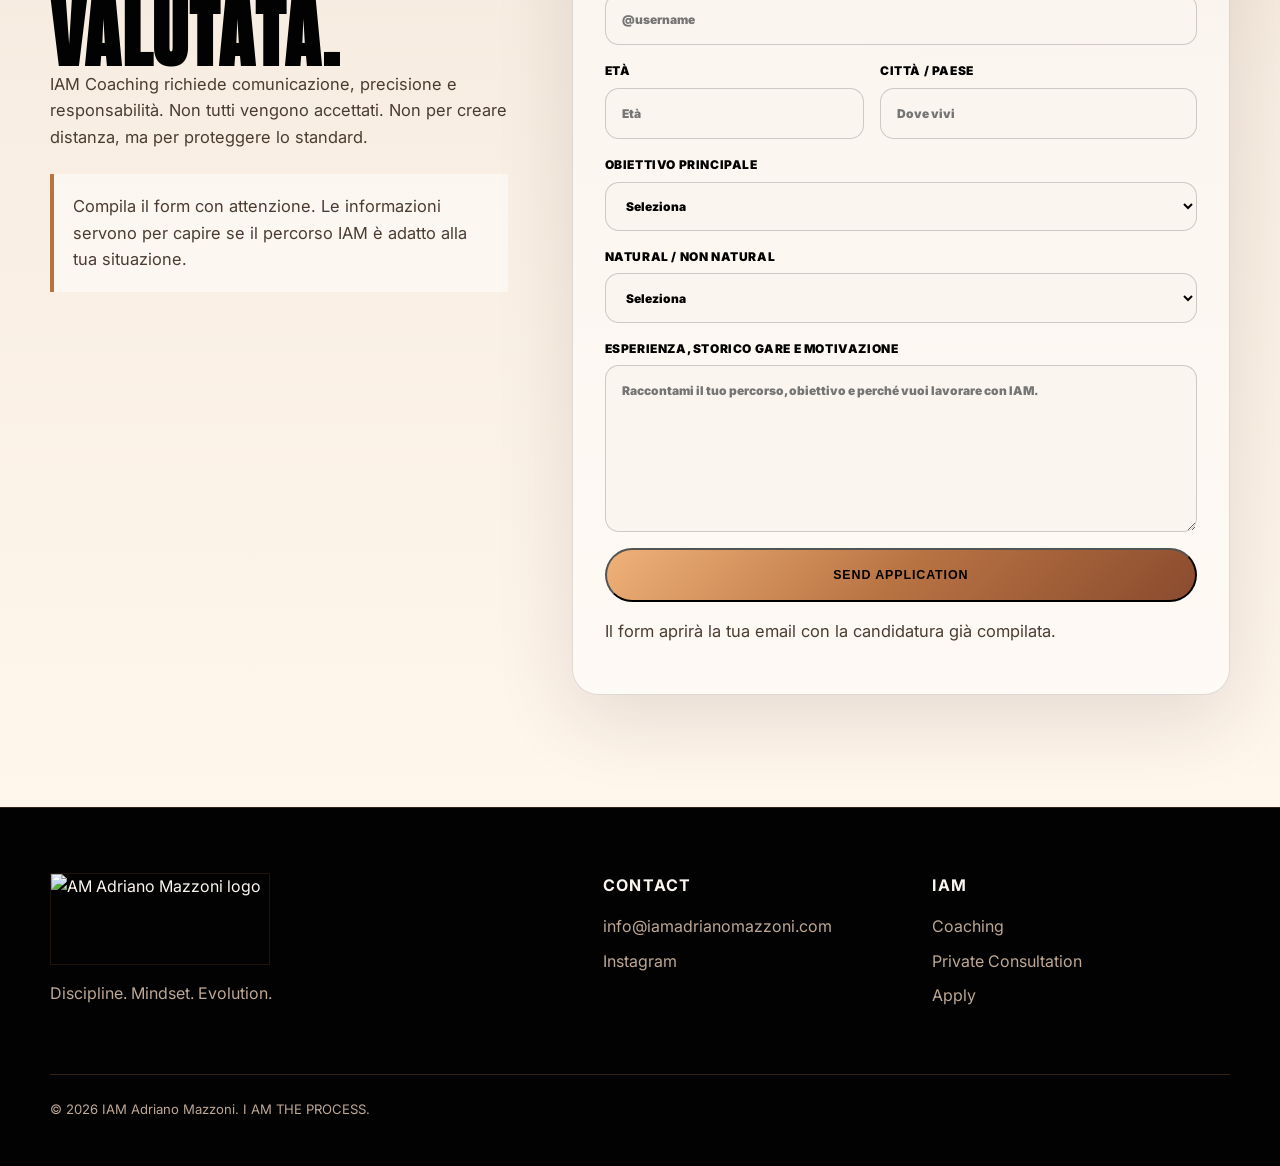
==== commit dc275c94: "Add files via upload" ====
--- a/index.html
+++ b/index.html
@@ -284,9 +284,7 @@
           </p>
         </div>
 
-        <form class="application-form" name="iam-application" method="POST" data-netlify="true" action="/thank-you.html">
-          <input type="hidden" name="form-name" value="iam-application" />
-
+        <form class="application-form" id="iam-application" name="iam-application">
           <label>
             Nome e cognome
             <input type="text" name="name" placeholder="Il tuo nome" required />
@@ -341,6 +339,7 @@
           </label>
 
           <button class="btn btn-primary full" type="submit">Send Application</button>
+          <p class="form-disclaimer">Il form aprirà la tua email con la candidatura già compilata.</p>
         </form>
       </div>
     </section>
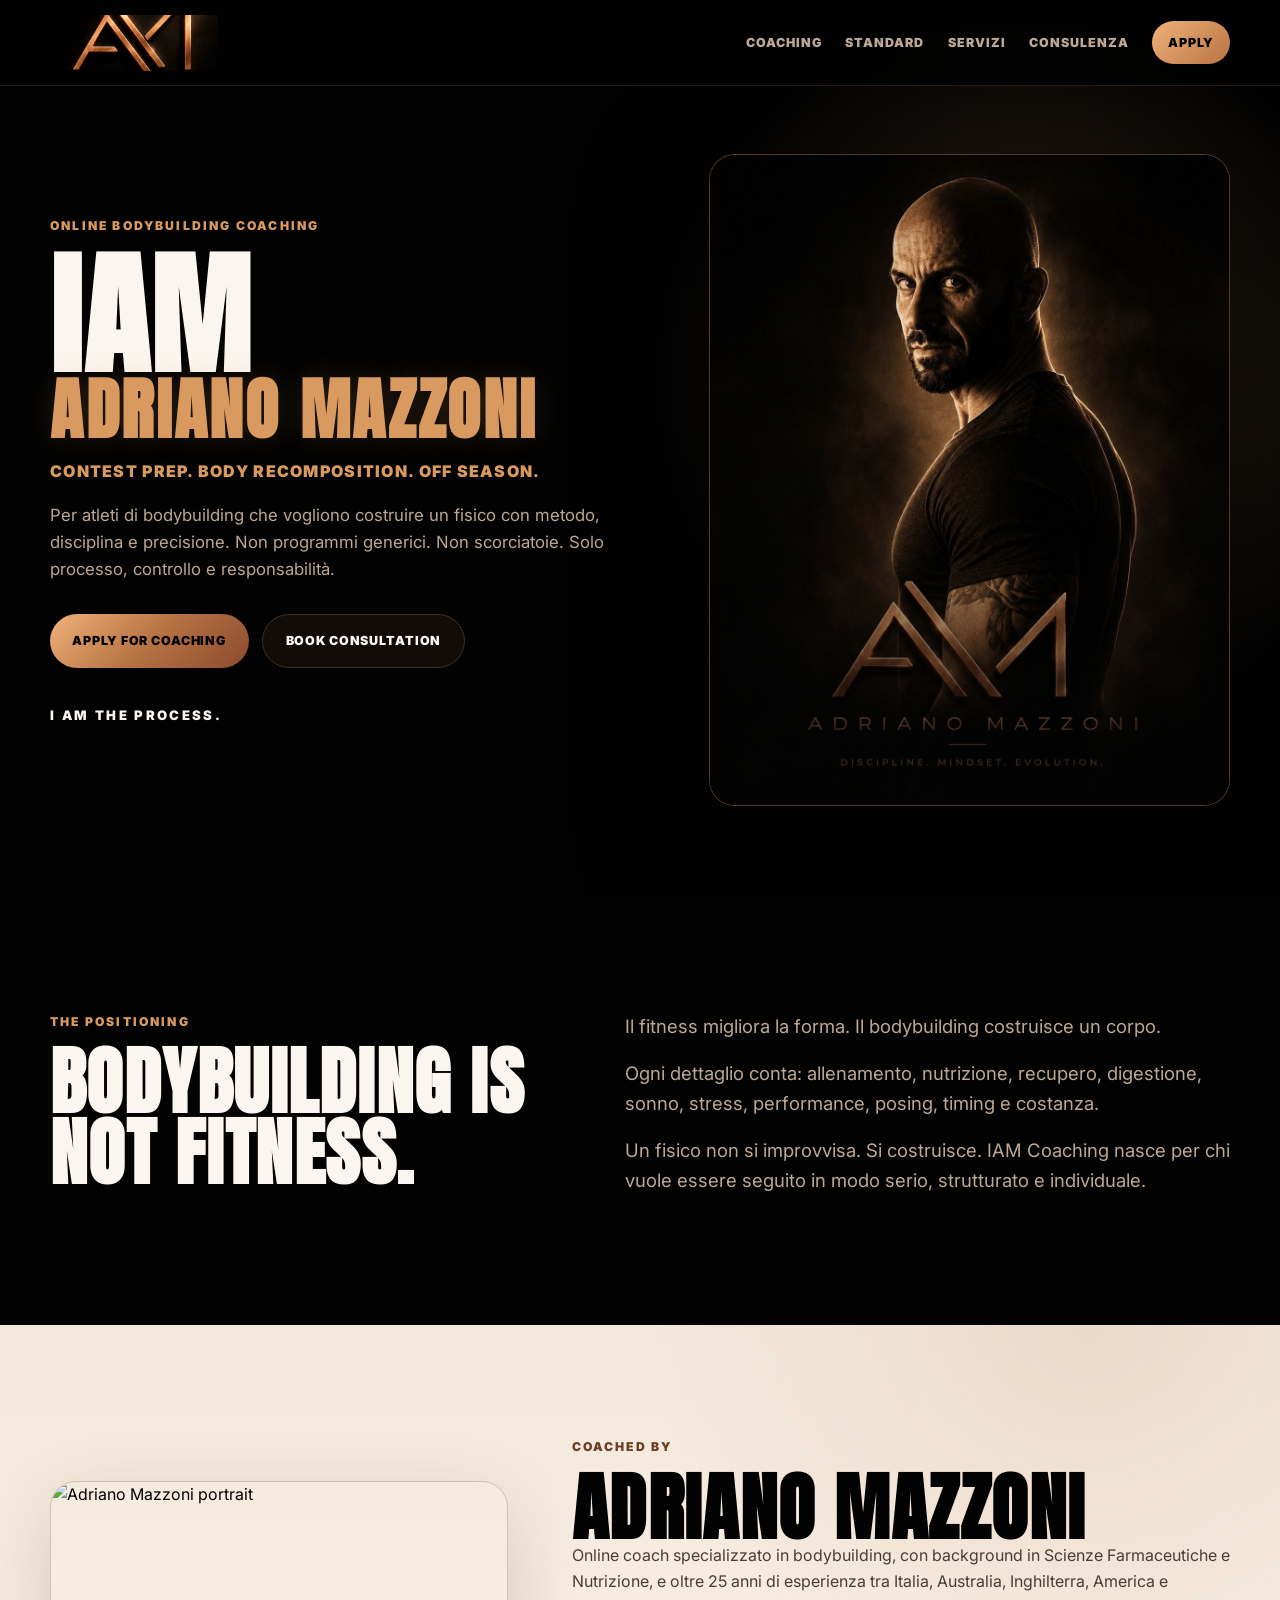
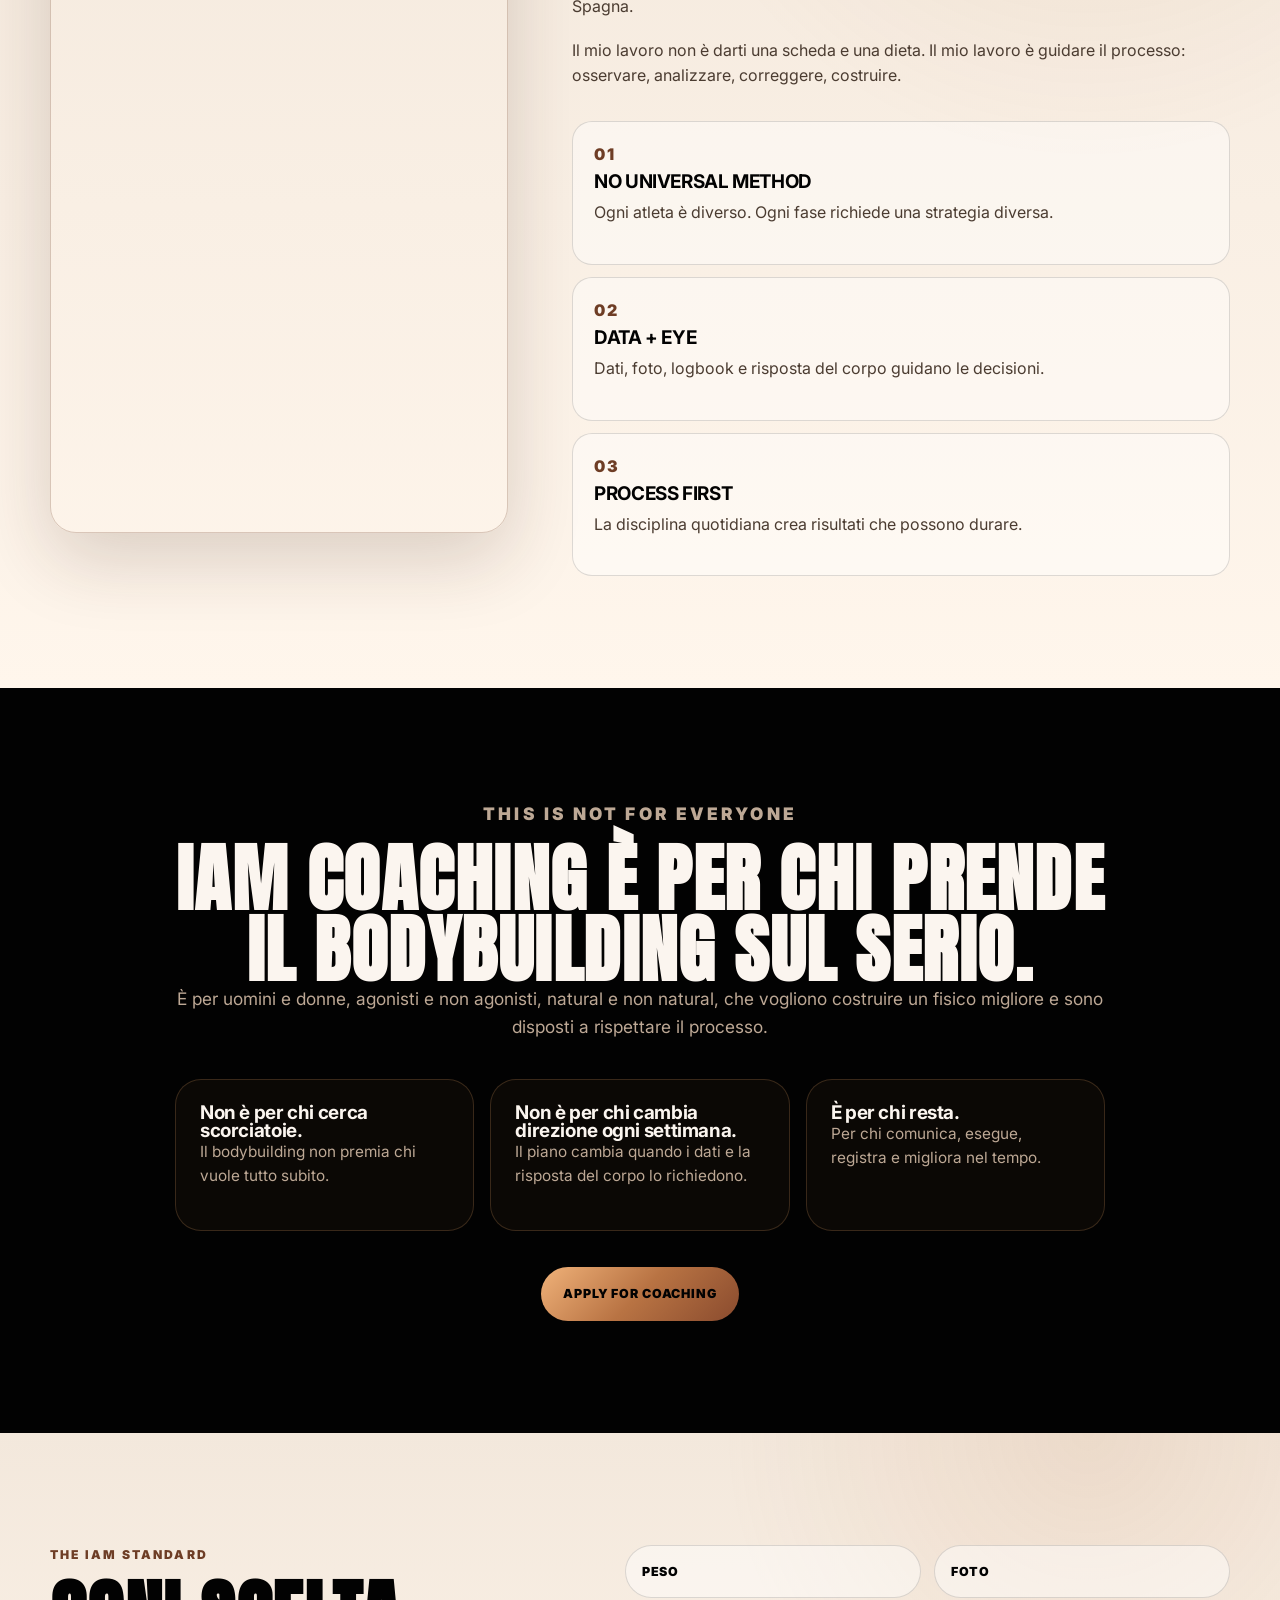
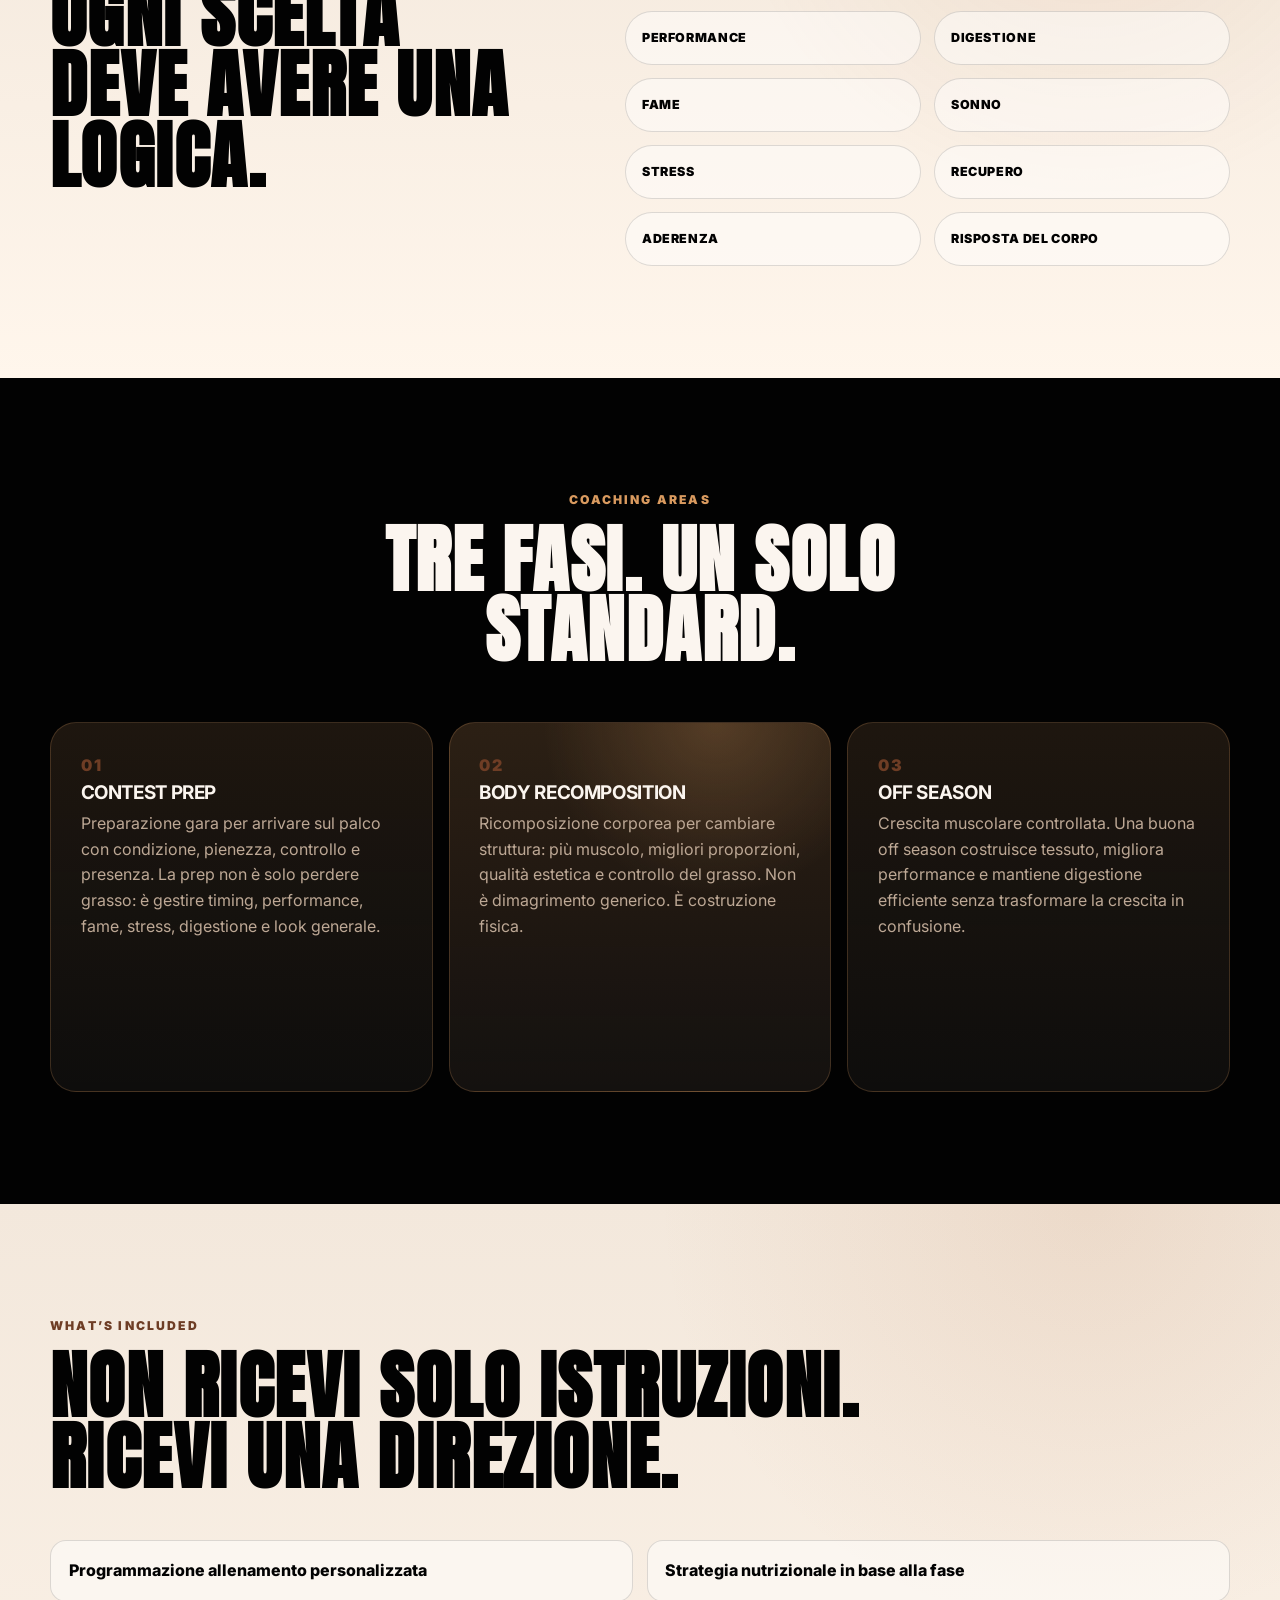
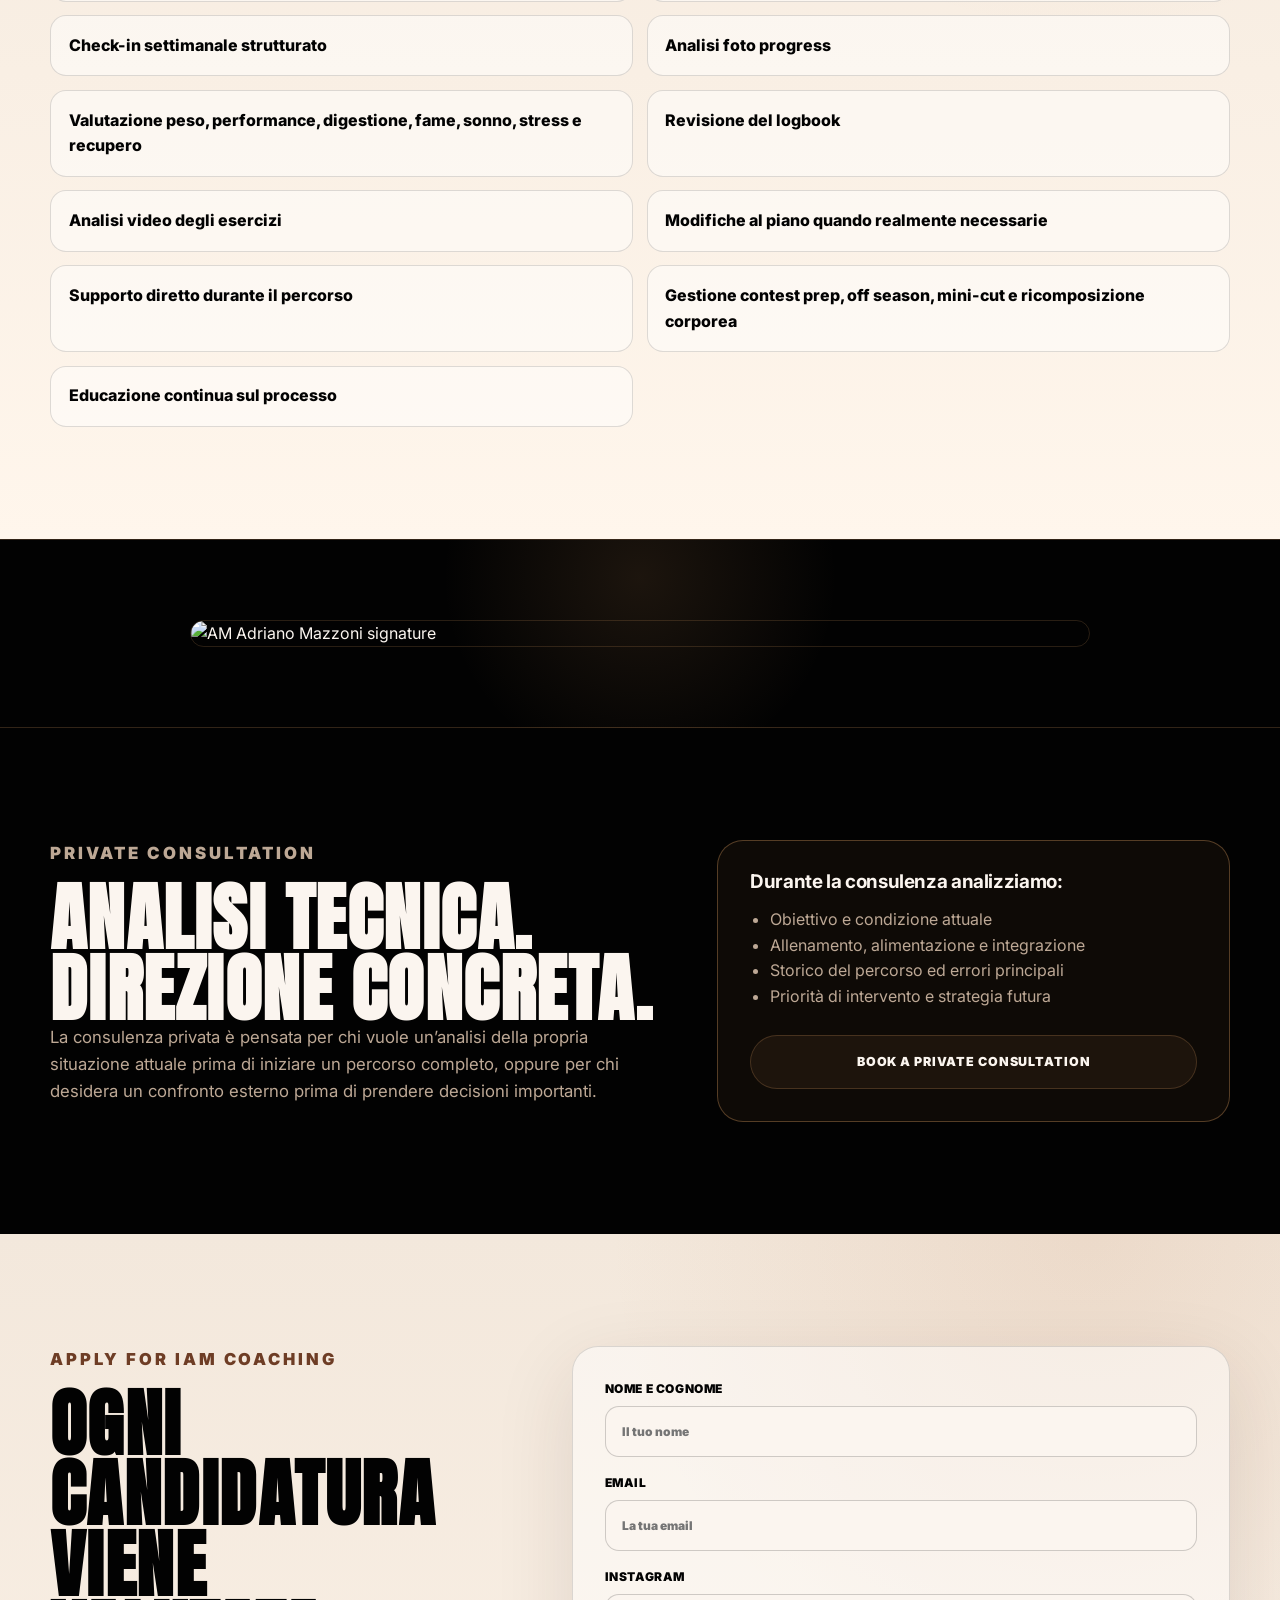
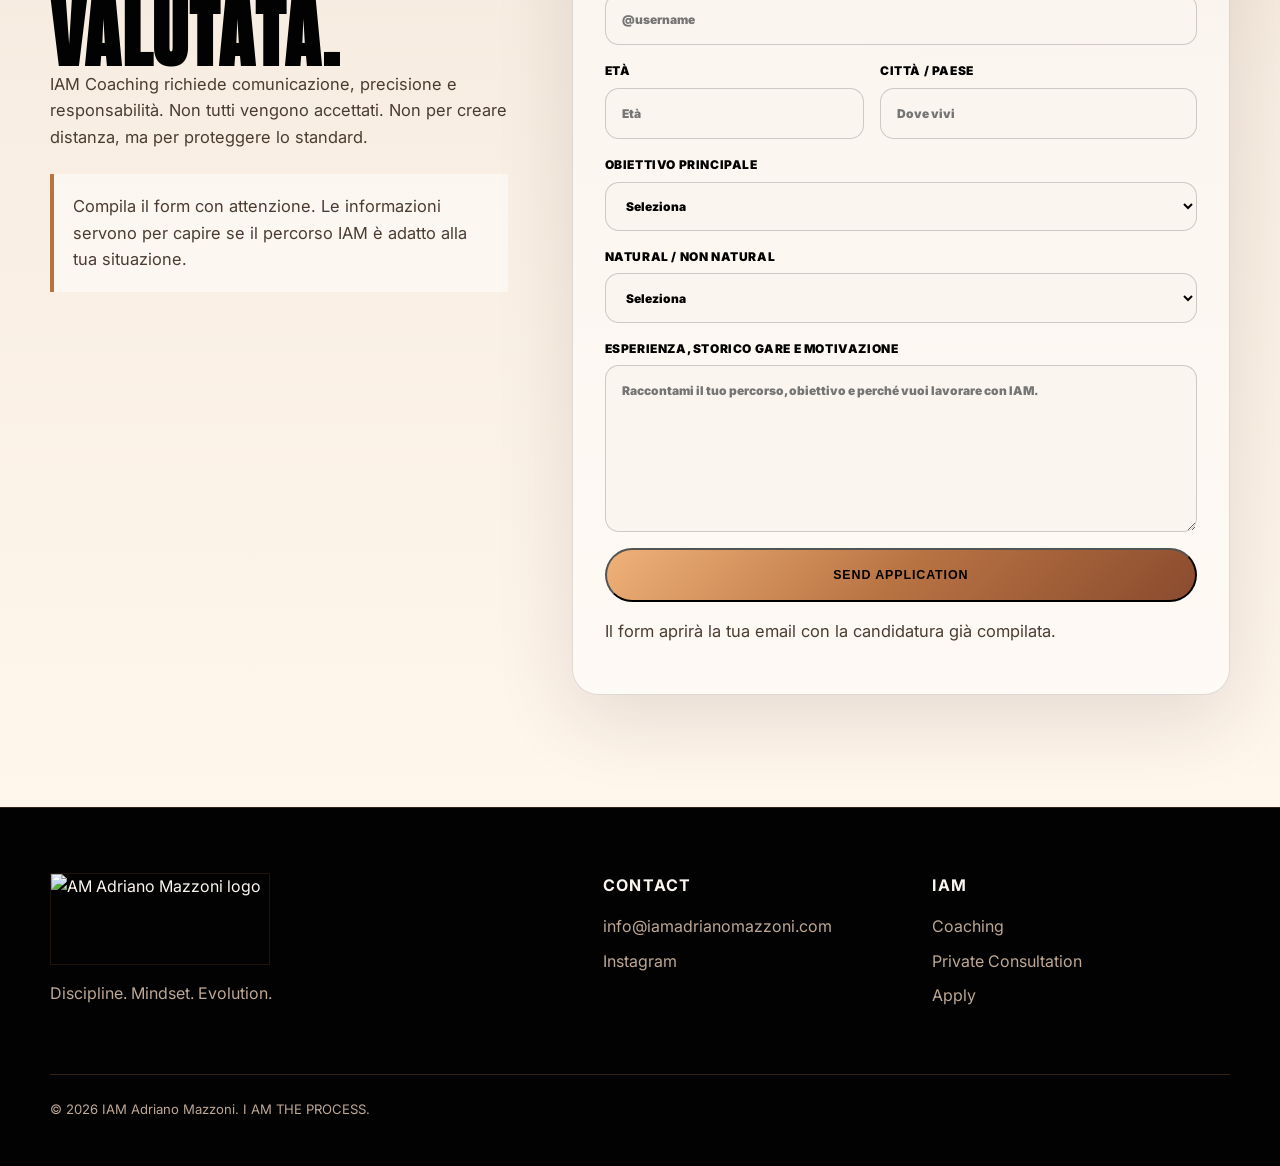
==== commit 3ac6ae08: "Update index.html" ====
--- a/index.html
+++ b/index.html
@@ -15,7 +15,7 @@
 <body>
   <header class="site-header" id="top">
     <a class="brand" href="#top" aria-label="IAM Home">
-      <img src="assets/logo-main.jpg" alt="AM Adriano Mazzoni logo" />
+      <img src="logo-main.jpg" alt="AM Adriano Mazzoni logo" />
     </a>
 
     <button class="nav-toggle" aria-label="Apri menu" aria-expanded="false">
@@ -56,7 +56,7 @@
         </div>
 
         <div class="hero-visual">
-          <img src="assets/hero-profile.jpg" alt="Adriano Mazzoni IAM portrait" />
+          <img src="hero-profile.jpg" alt="Adriano Mazzoni IAM portrait" />
         </div>
       </div>
     </section>
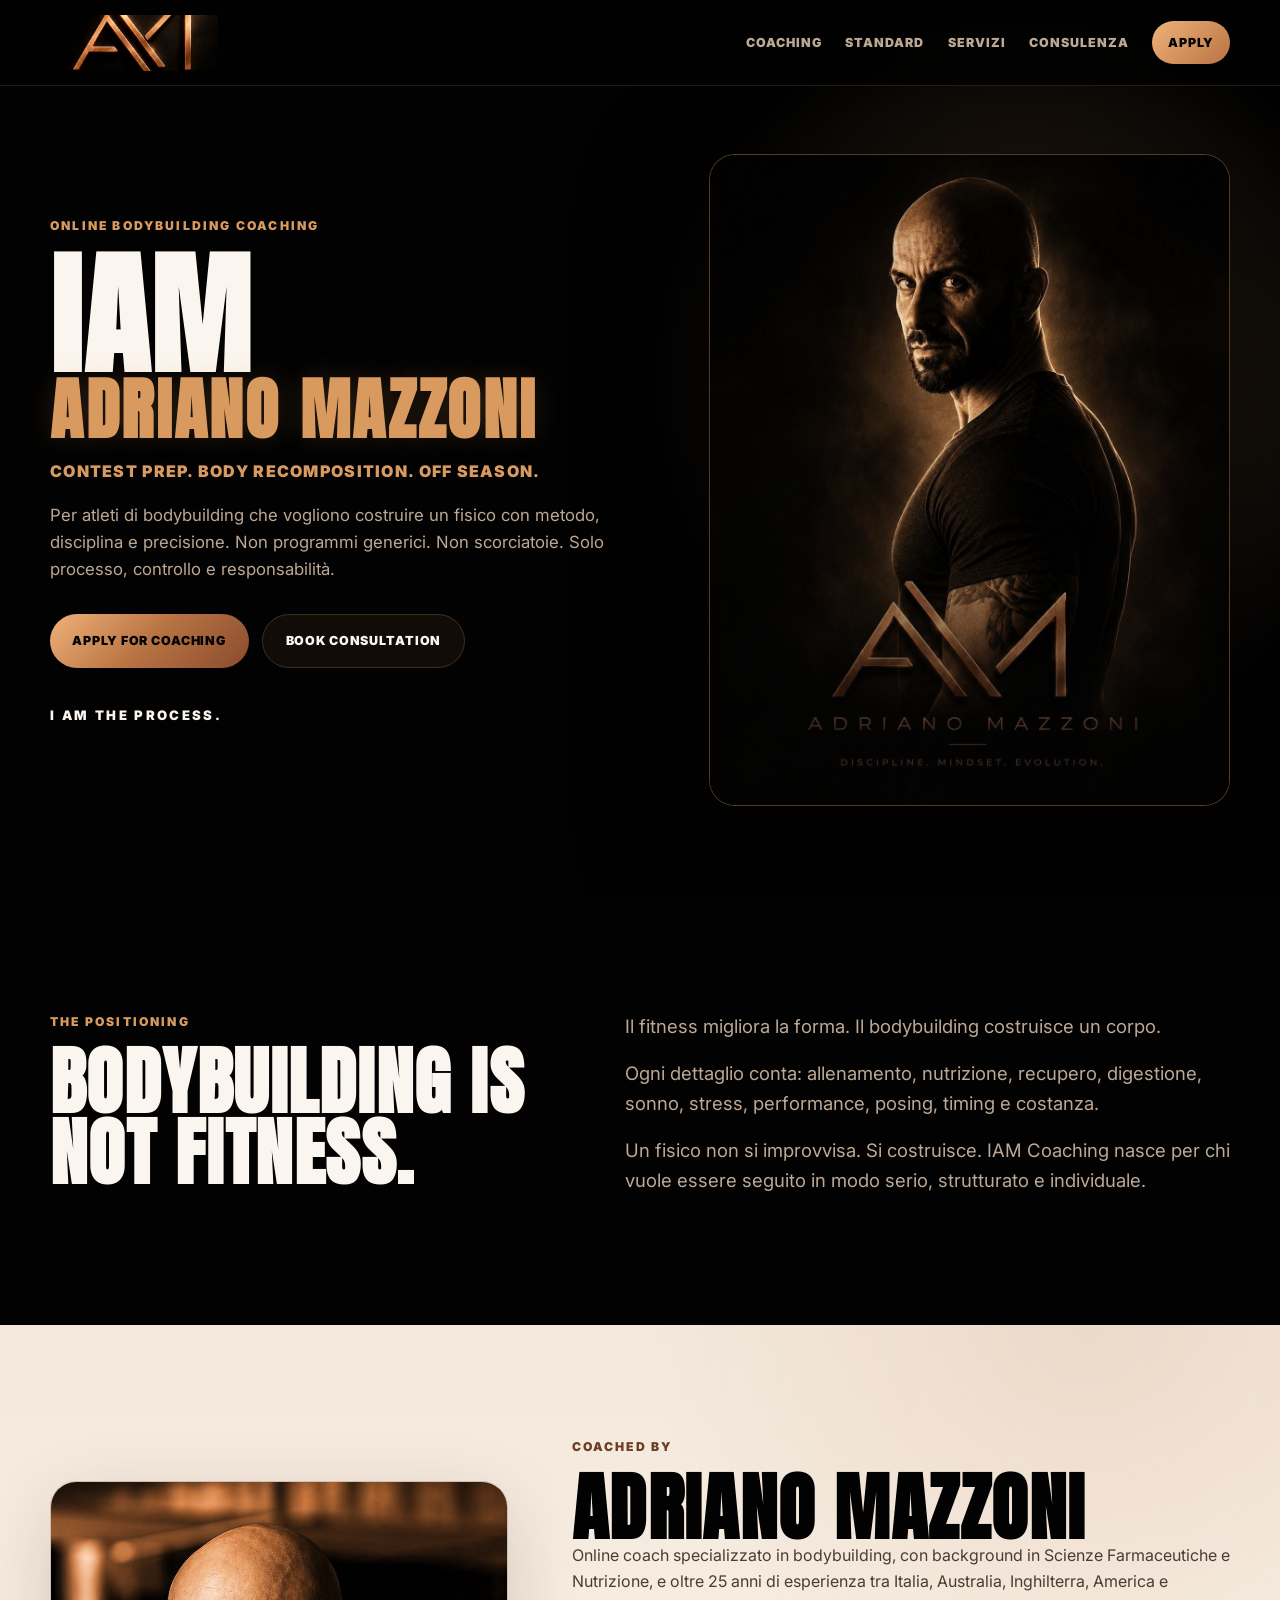
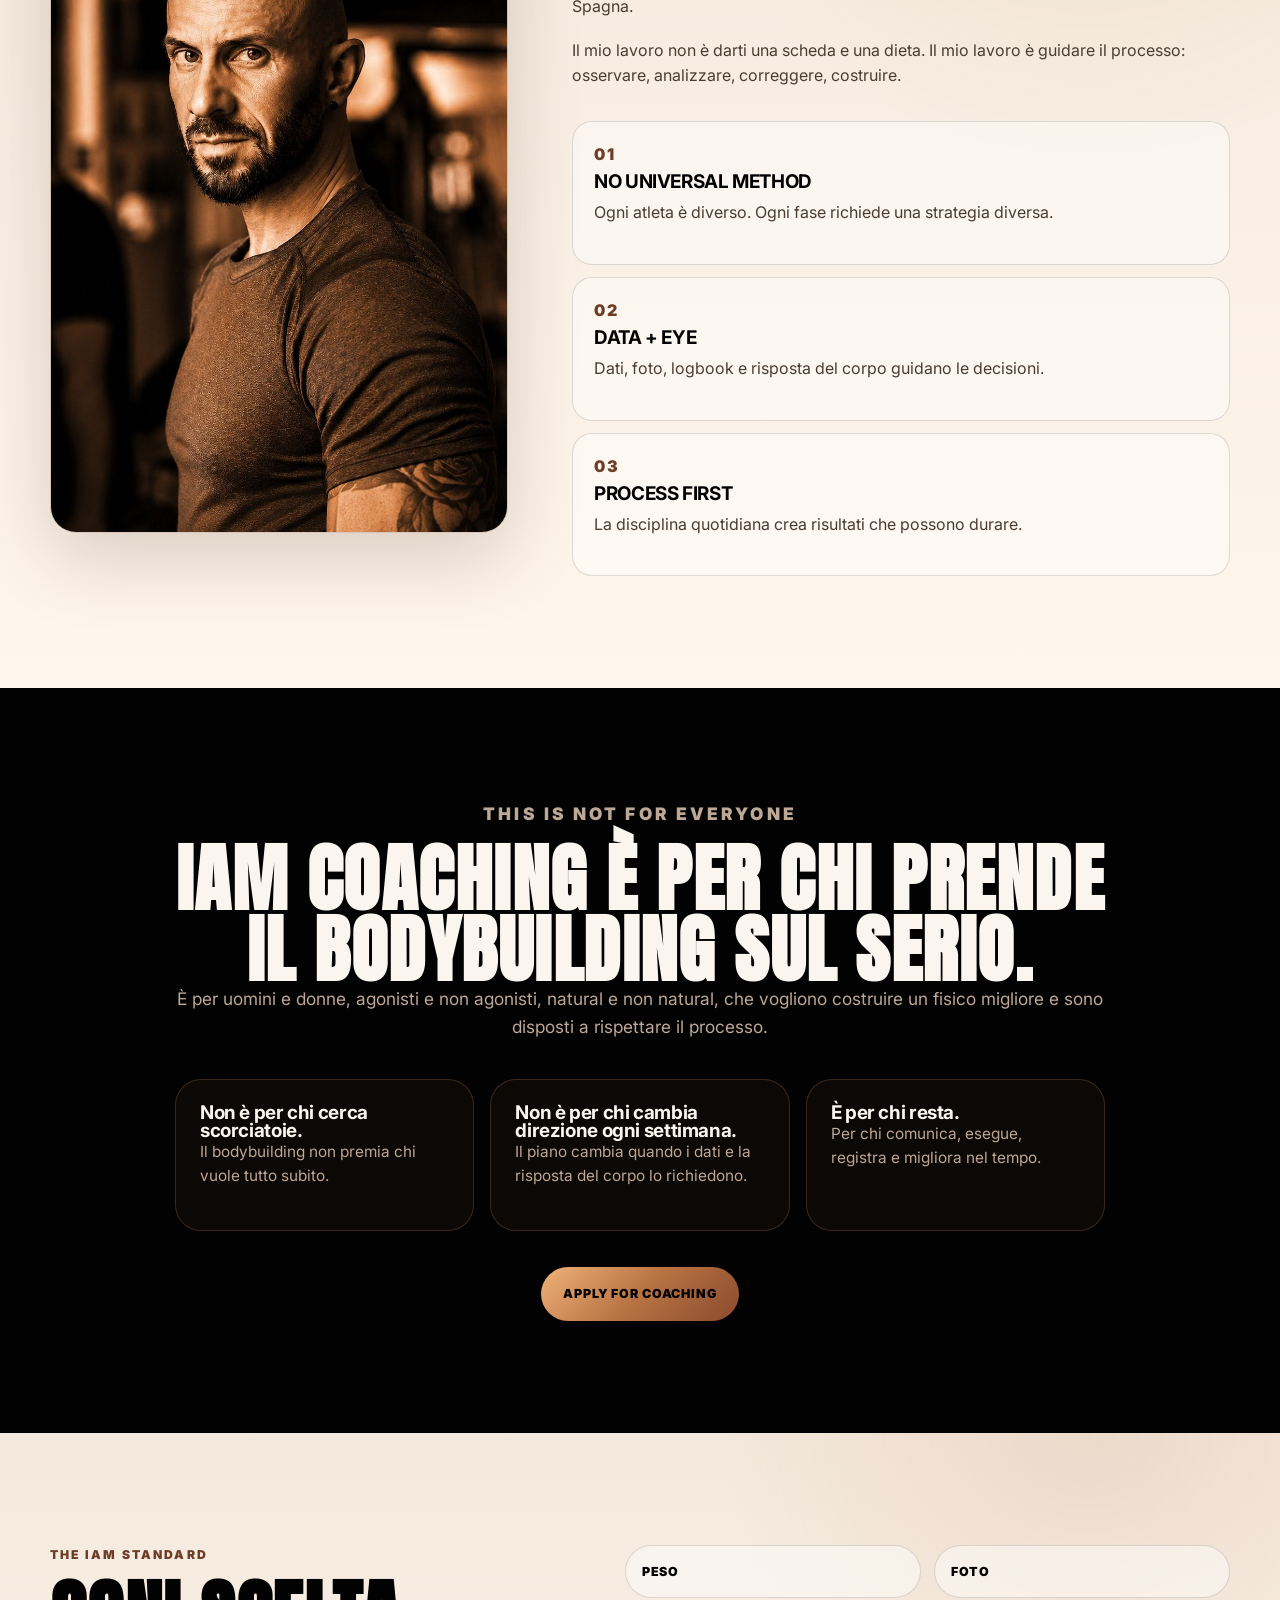
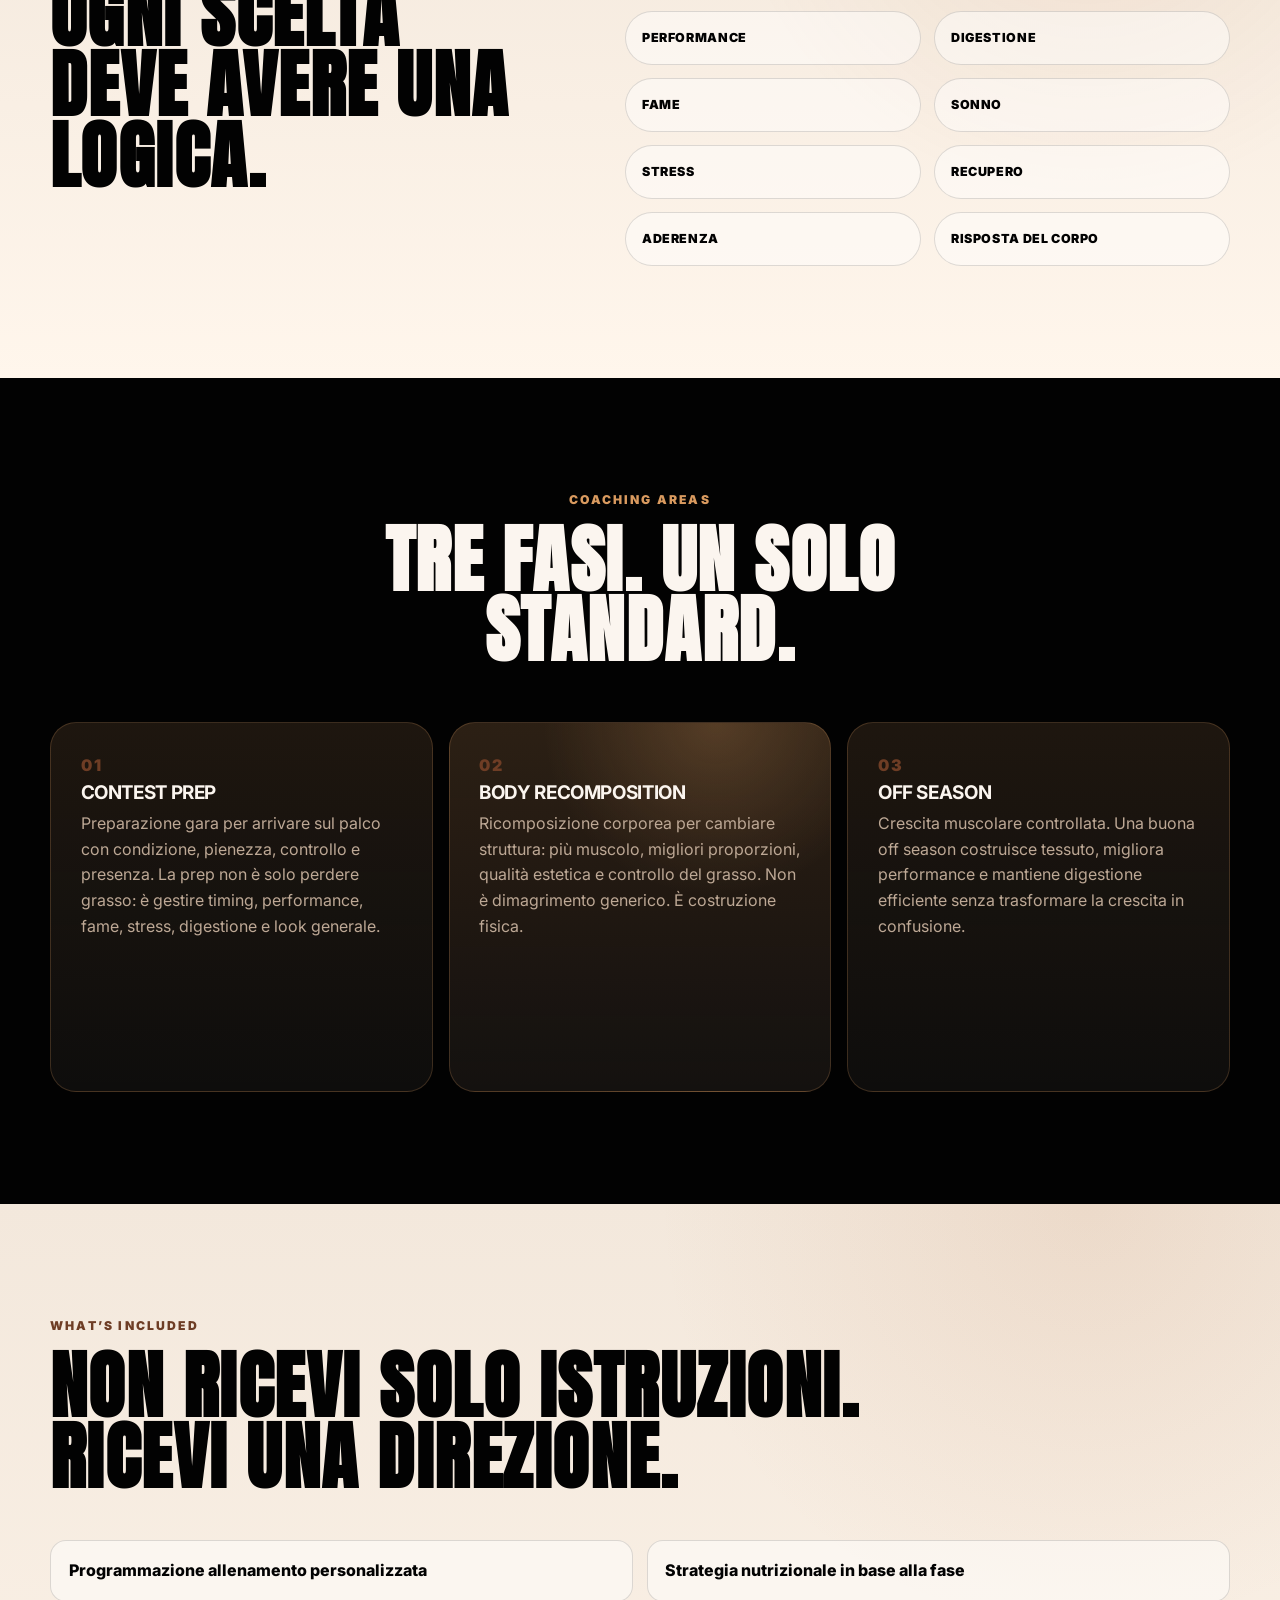
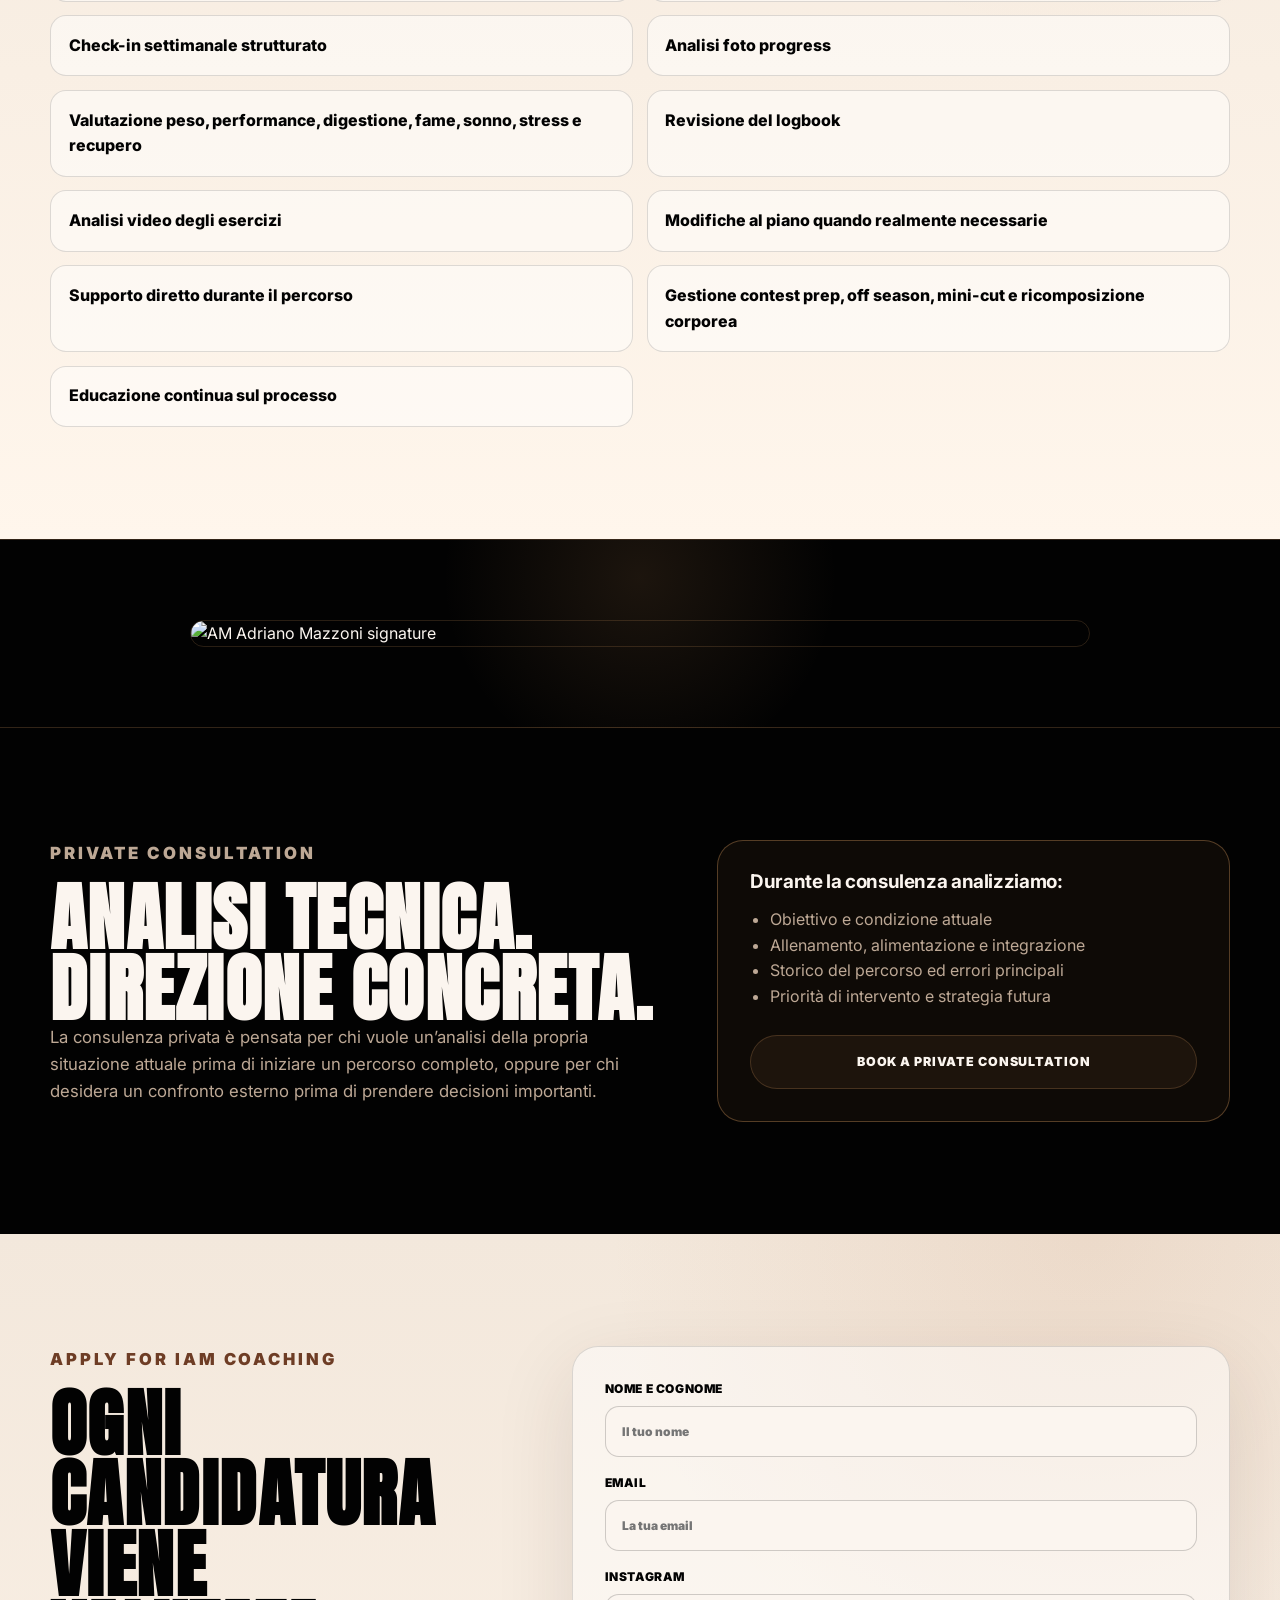
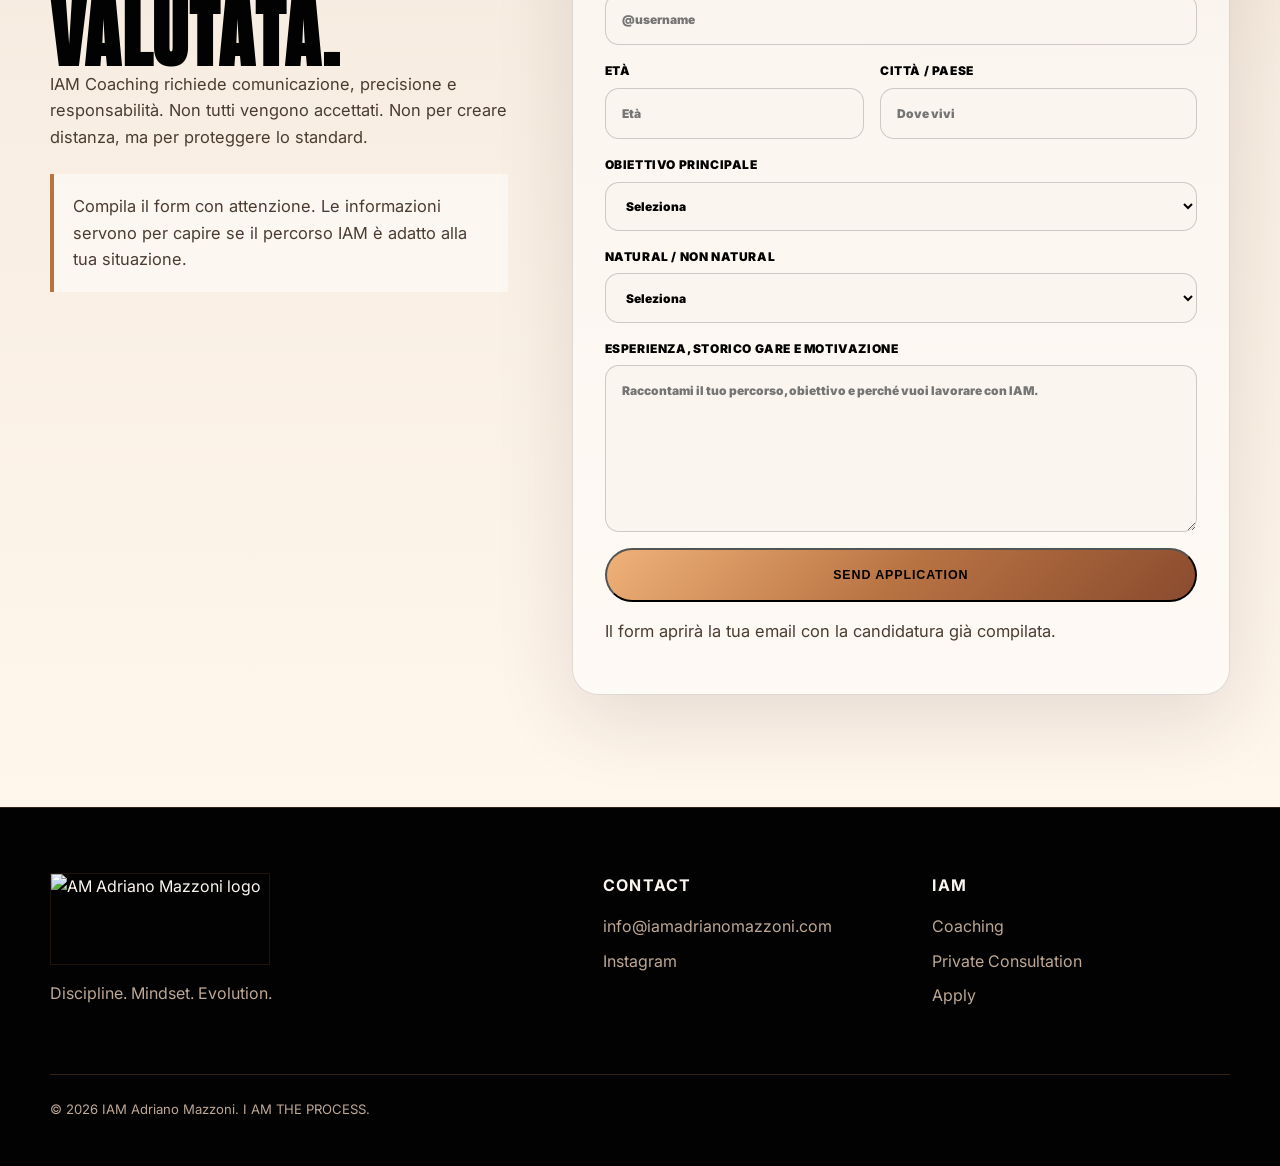
==== commit 7faf2601: "index.html" ====
--- a/index.html
+++ b/index.html
@@ -87,7 +87,7 @@
     <section class="coach section-light">
       <div class="container coach-grid">
         <div class="coach-image">
-          <img src="assets/portrait.jpg" alt="Adriano Mazzoni portrait" />
+          <img src="portrait.jpg" alt="Adriano Mazzoni portrait" />
         </div>
 
         <div class="coach-copy">
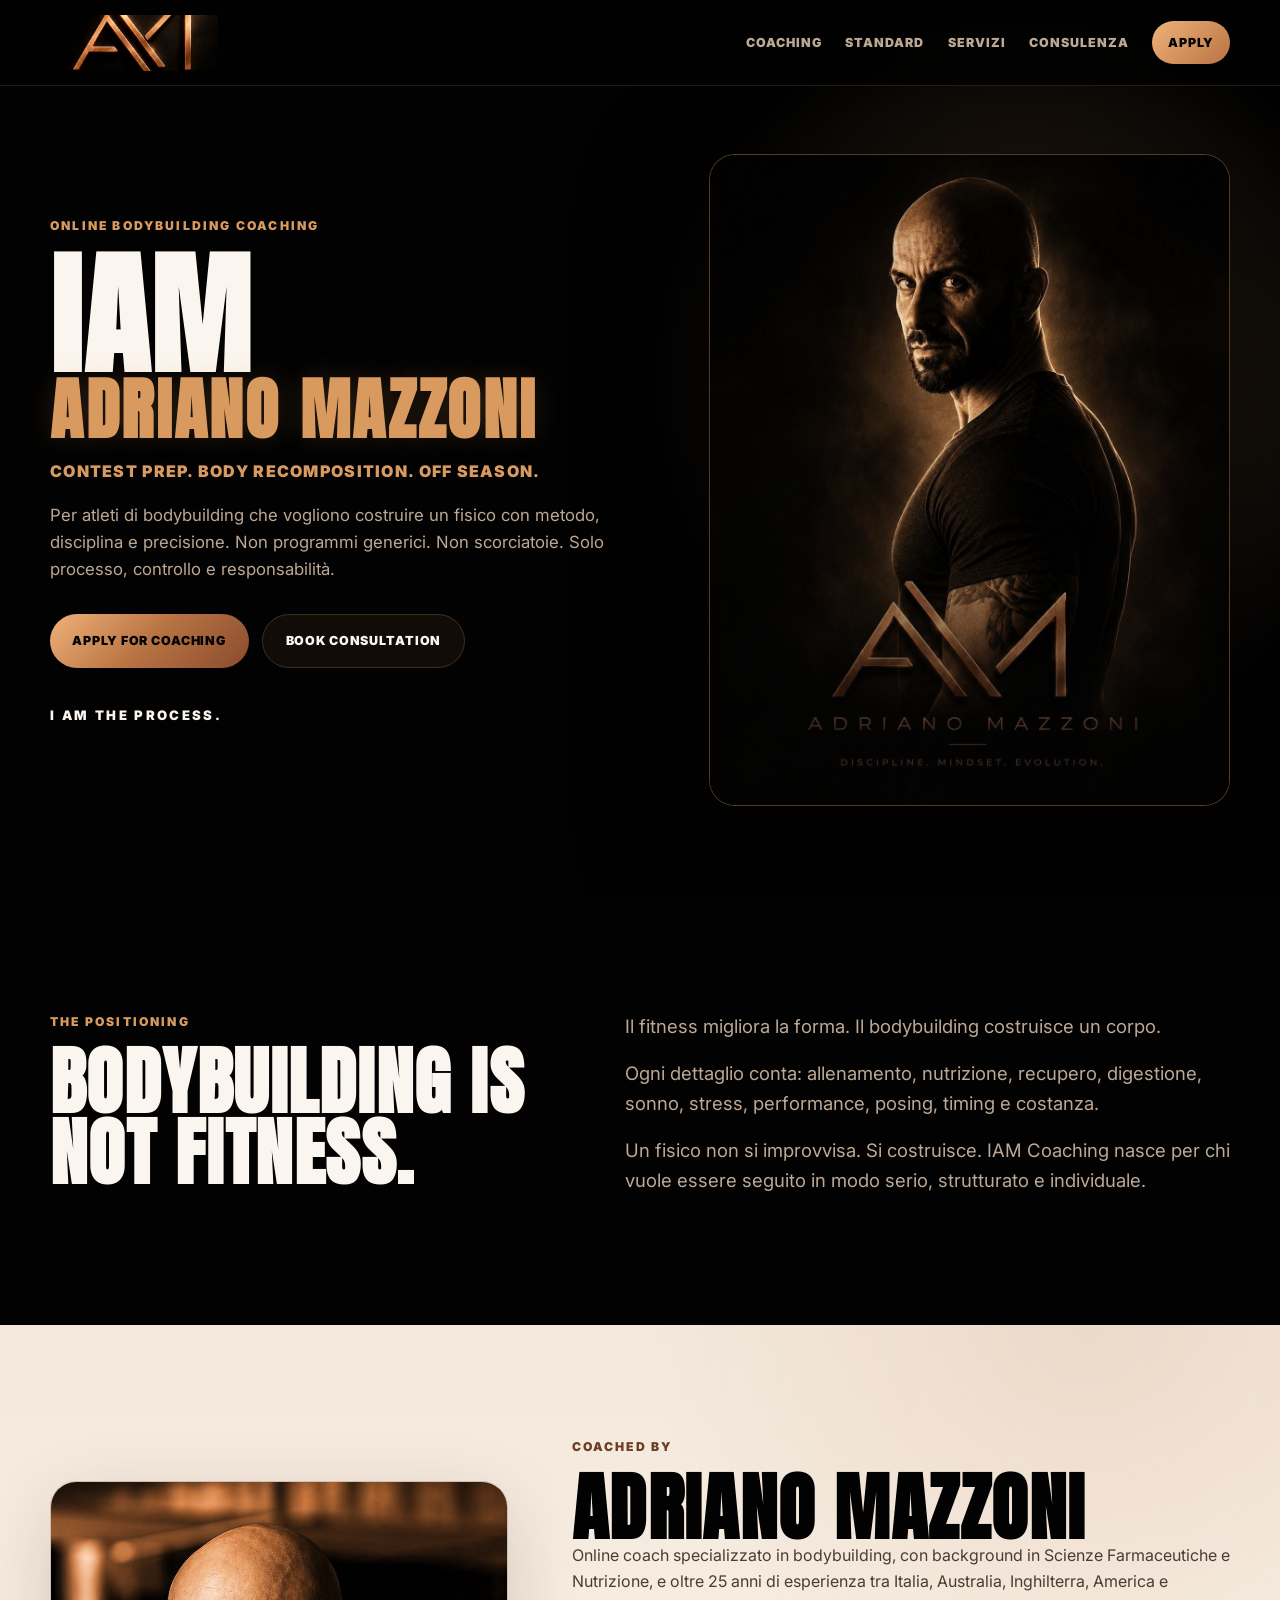
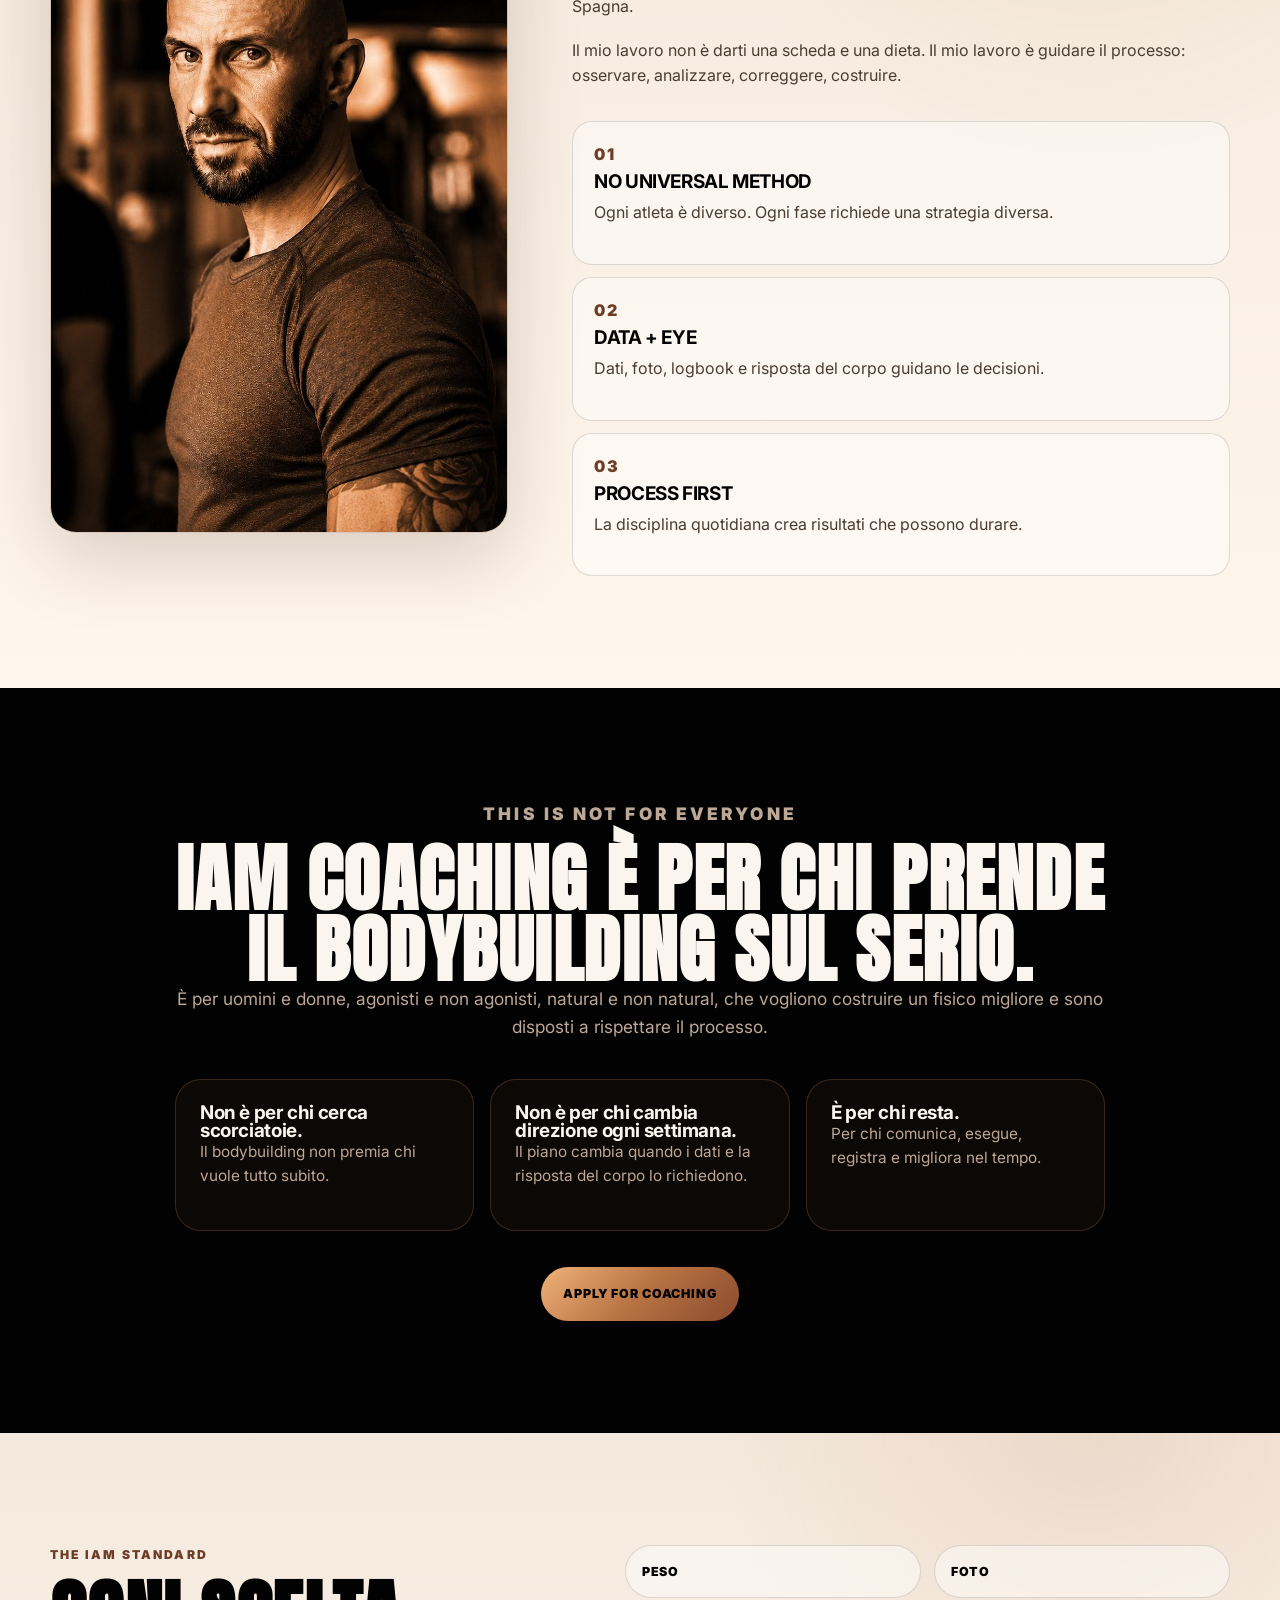
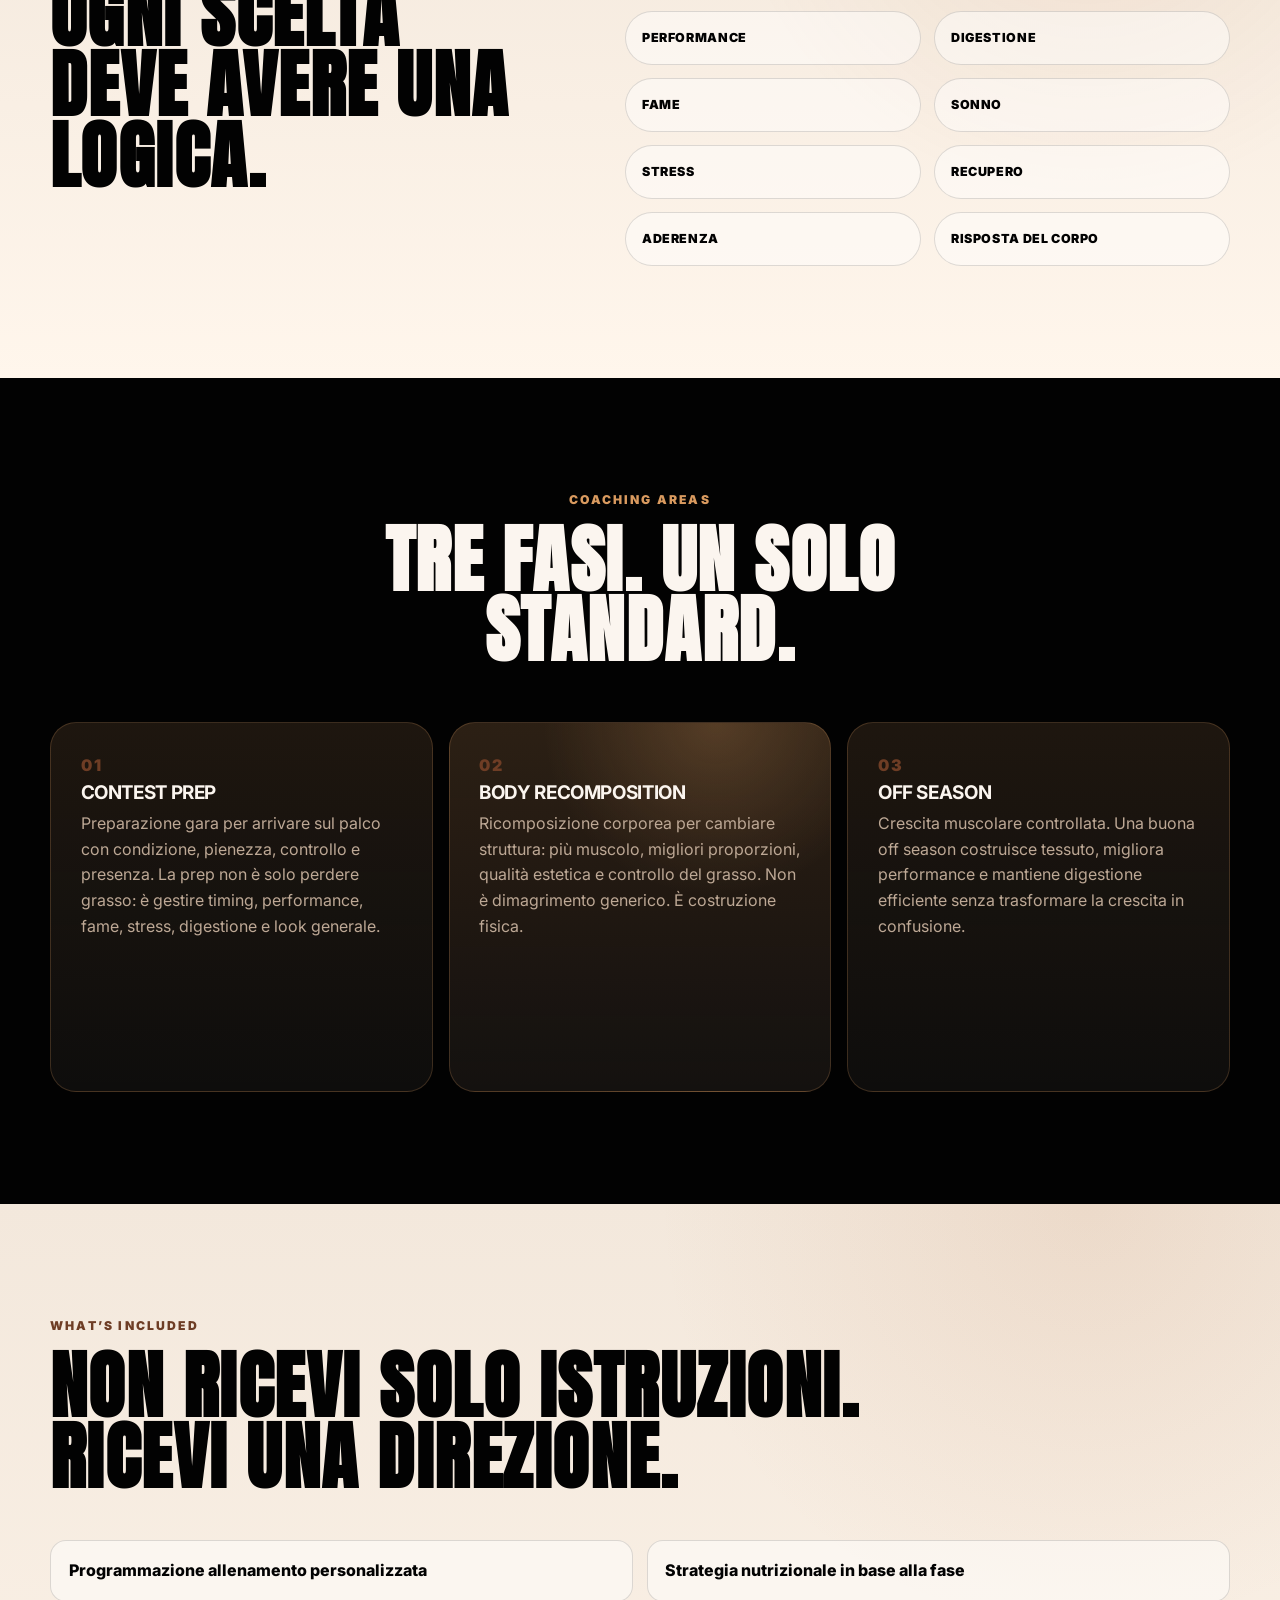
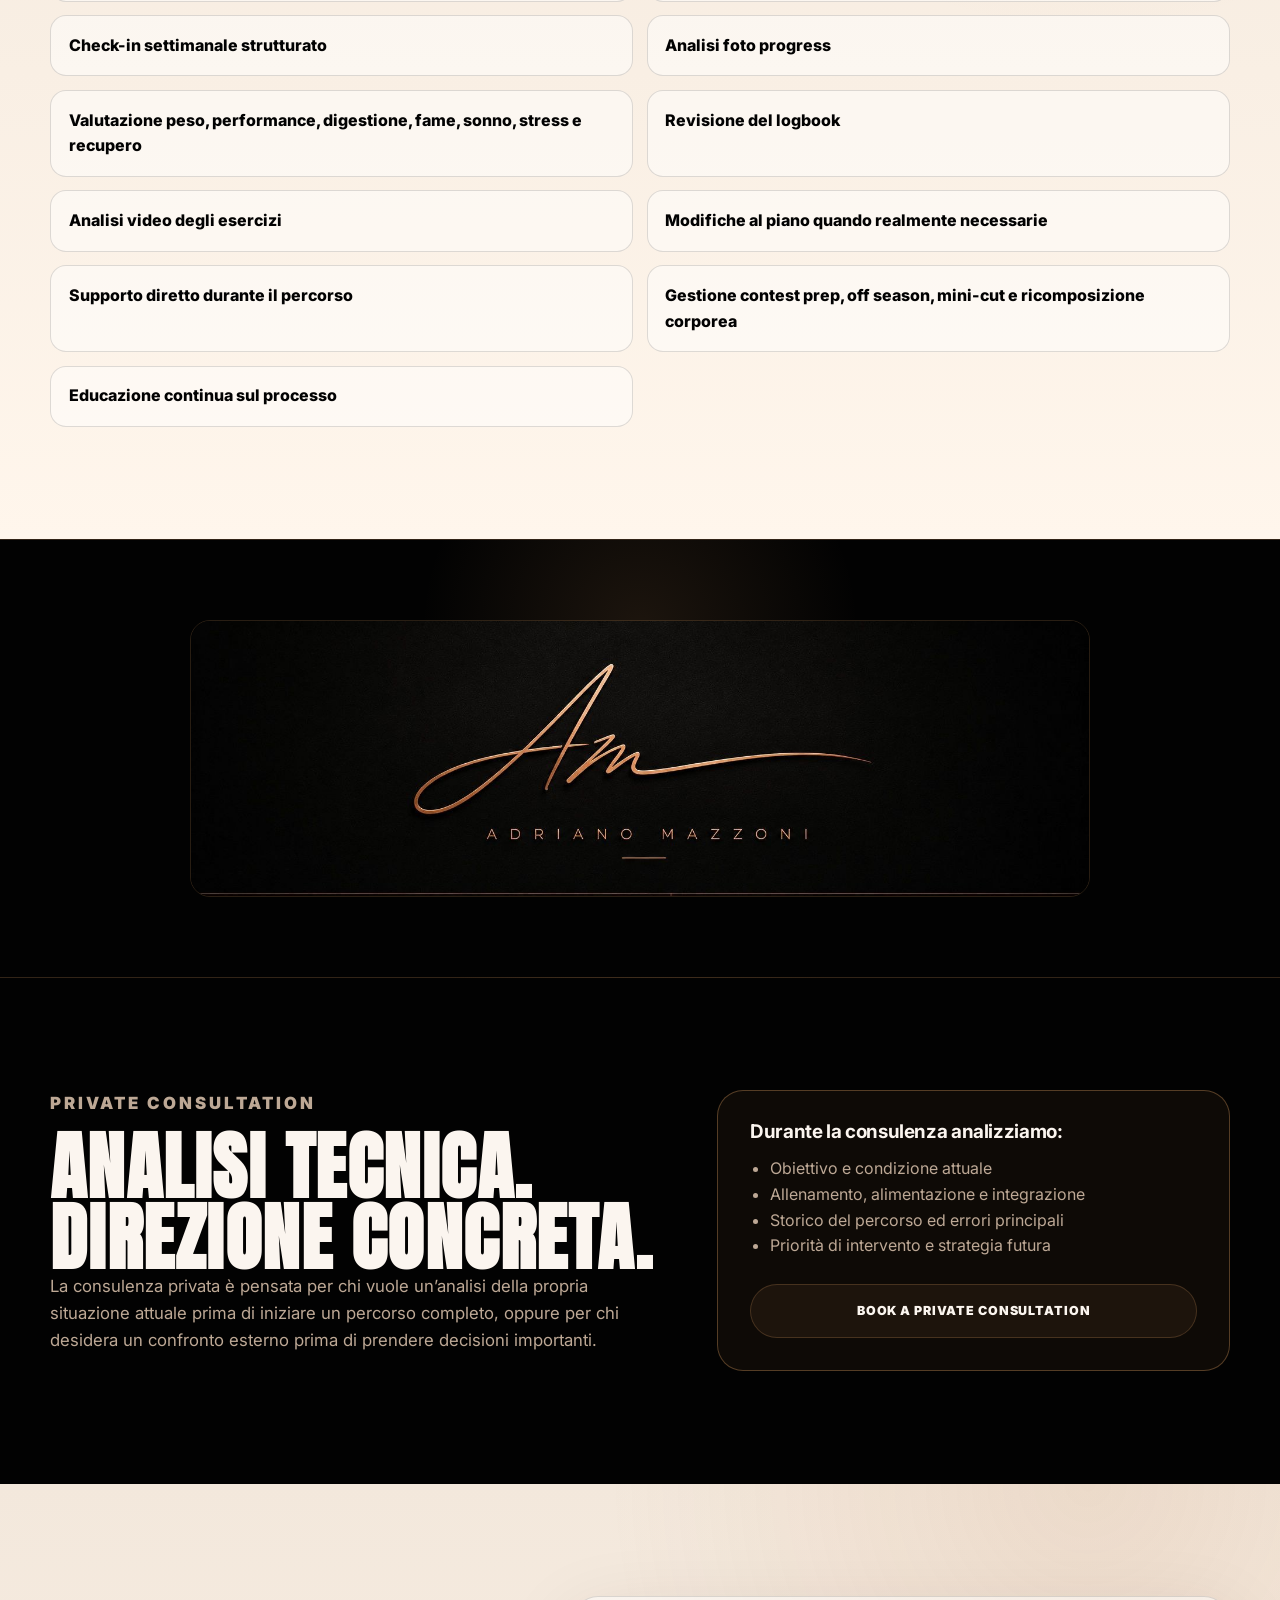
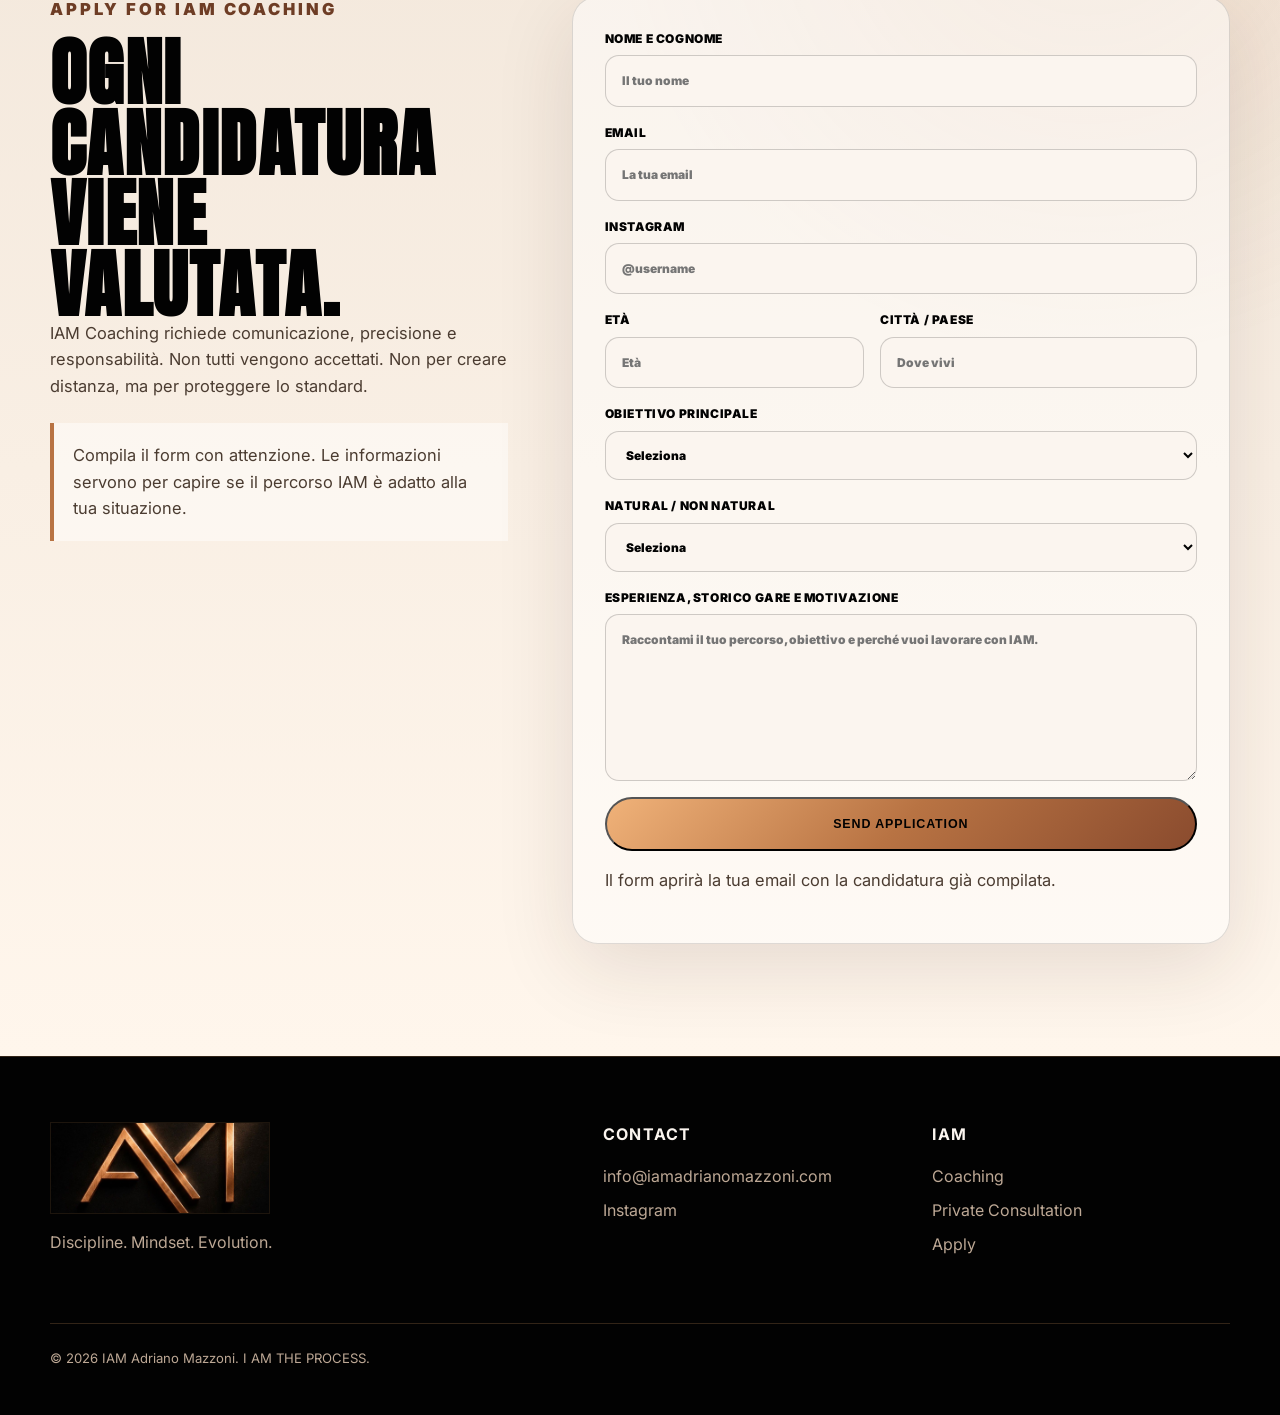
==== commit 87656750: "index.html" ====
--- a/index.html
+++ b/index.html
@@ -240,7 +240,7 @@
     </section>
 
     <section class="visual-break section-dark">
-      <img src="assets/signature.jpg" alt="AM Adriano Mazzoni signature" />
+      <img src="signature.jpg" alt="AM Adriano Mazzoni signature" />
     </section>
 
     <section class="consultation section-dark" id="consultation">
@@ -348,7 +348,7 @@
   <footer class="site-footer section-dark">
     <div class="container footer-grid">
       <div>
-        <img class="footer-logo" src="assets/logo-main.jpg" alt="AM Adriano Mazzoni logo" />
+        <img class="footer-logo" src="logo-main.jpg" alt="AM Adriano Mazzoni logo" />
         <p>Discipline. Mindset. Evolution.</p>
       </div>
 
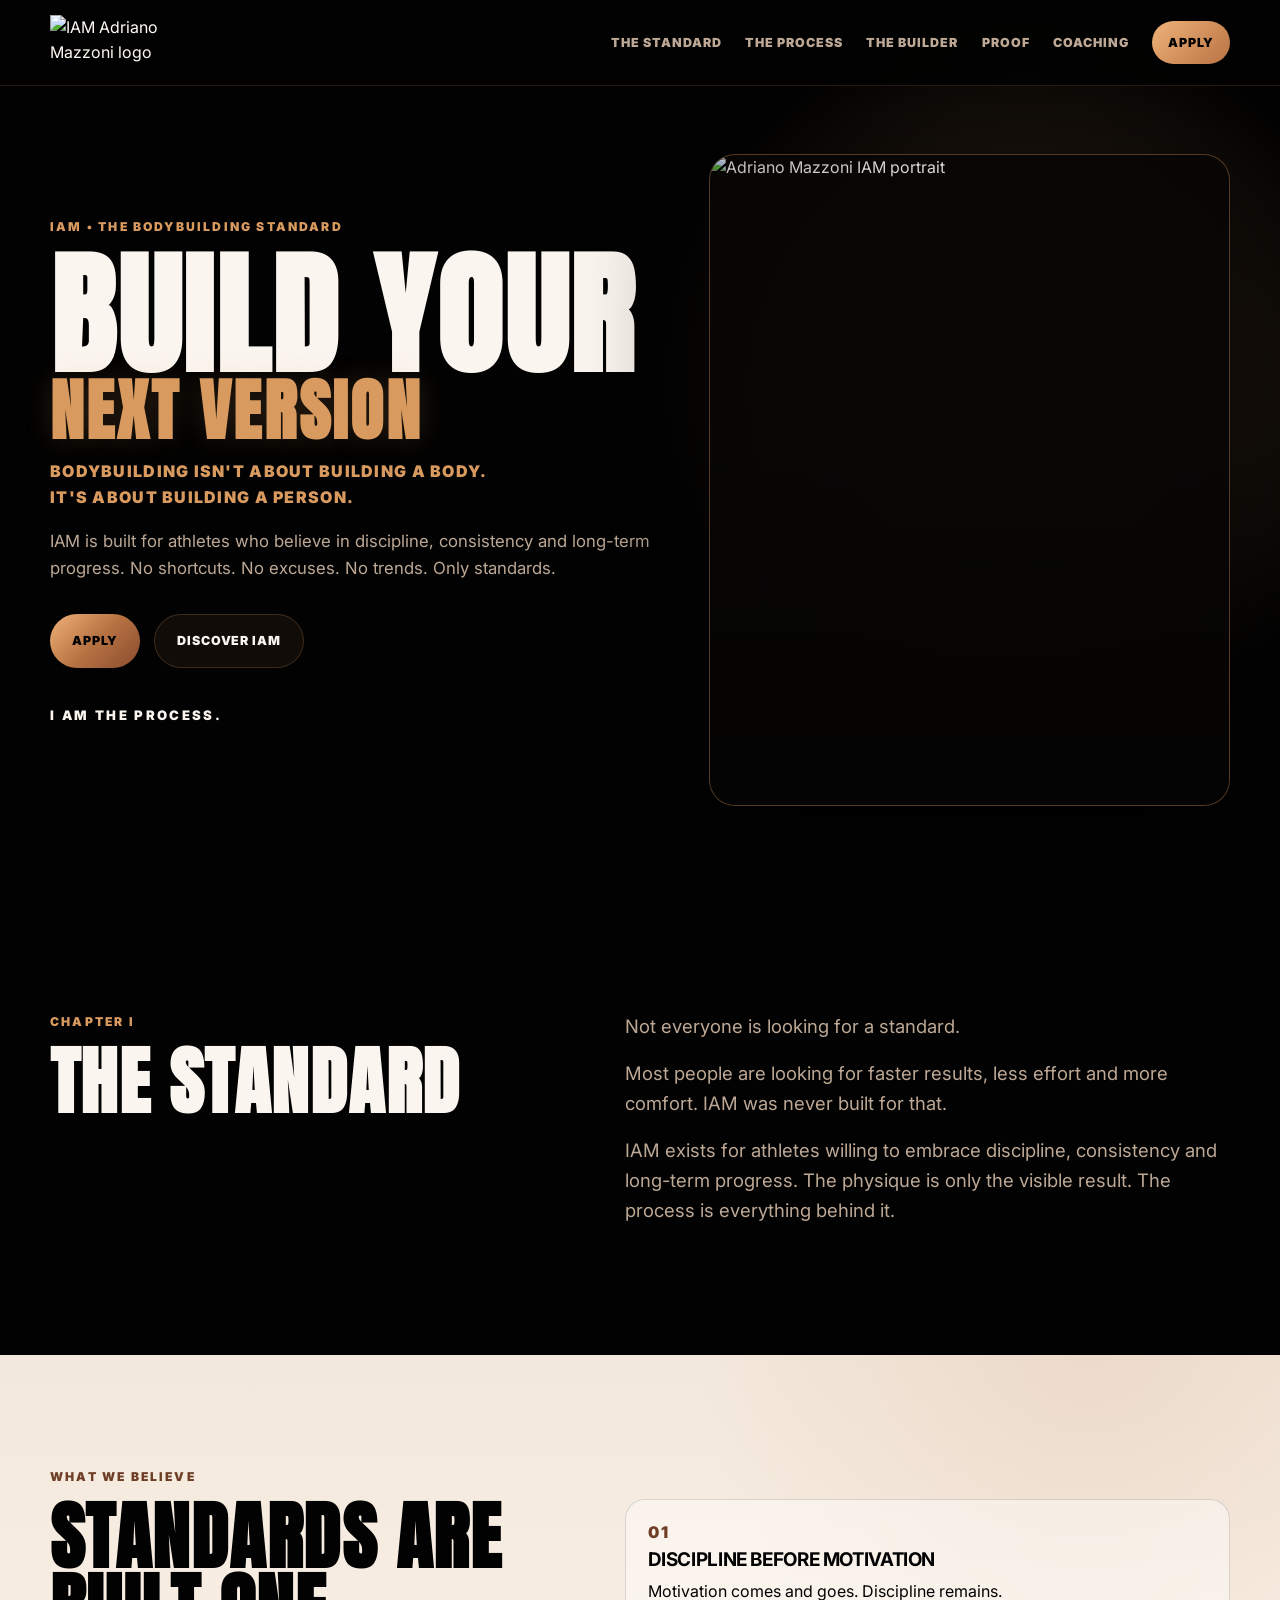
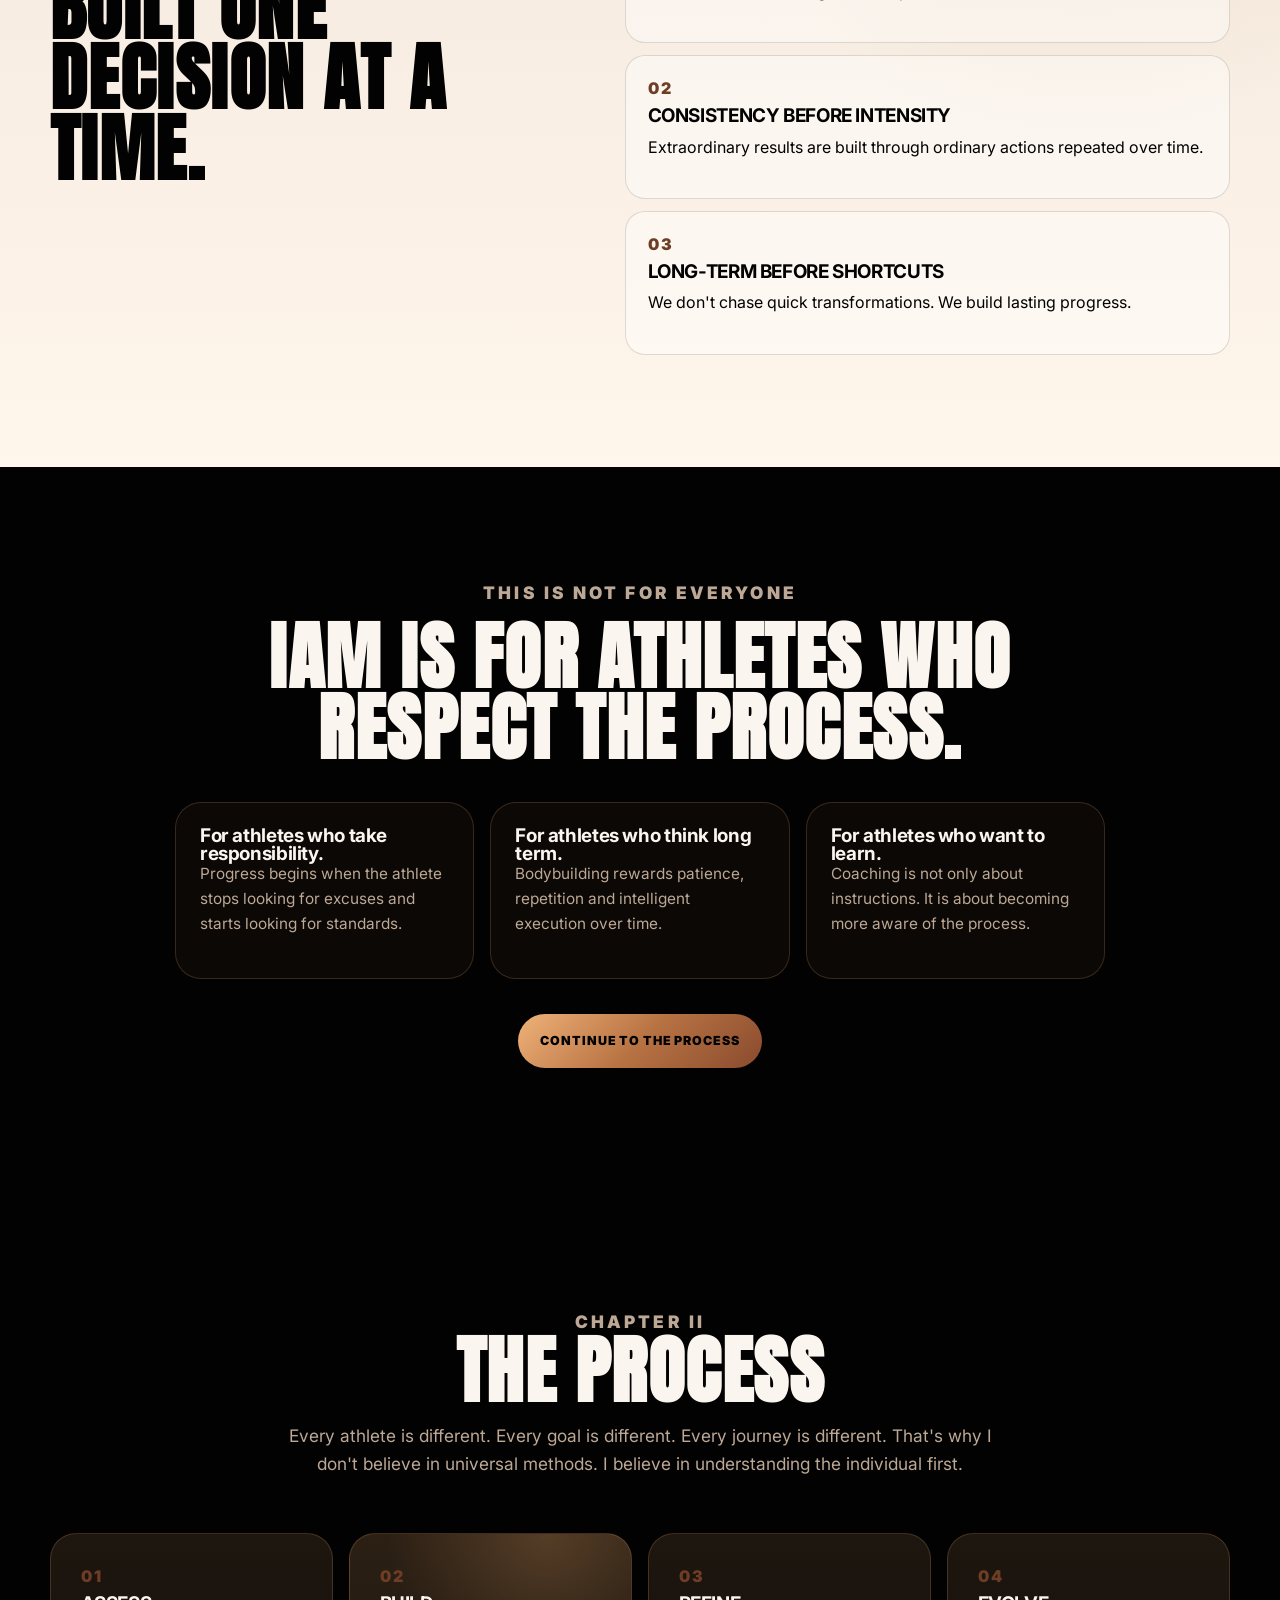
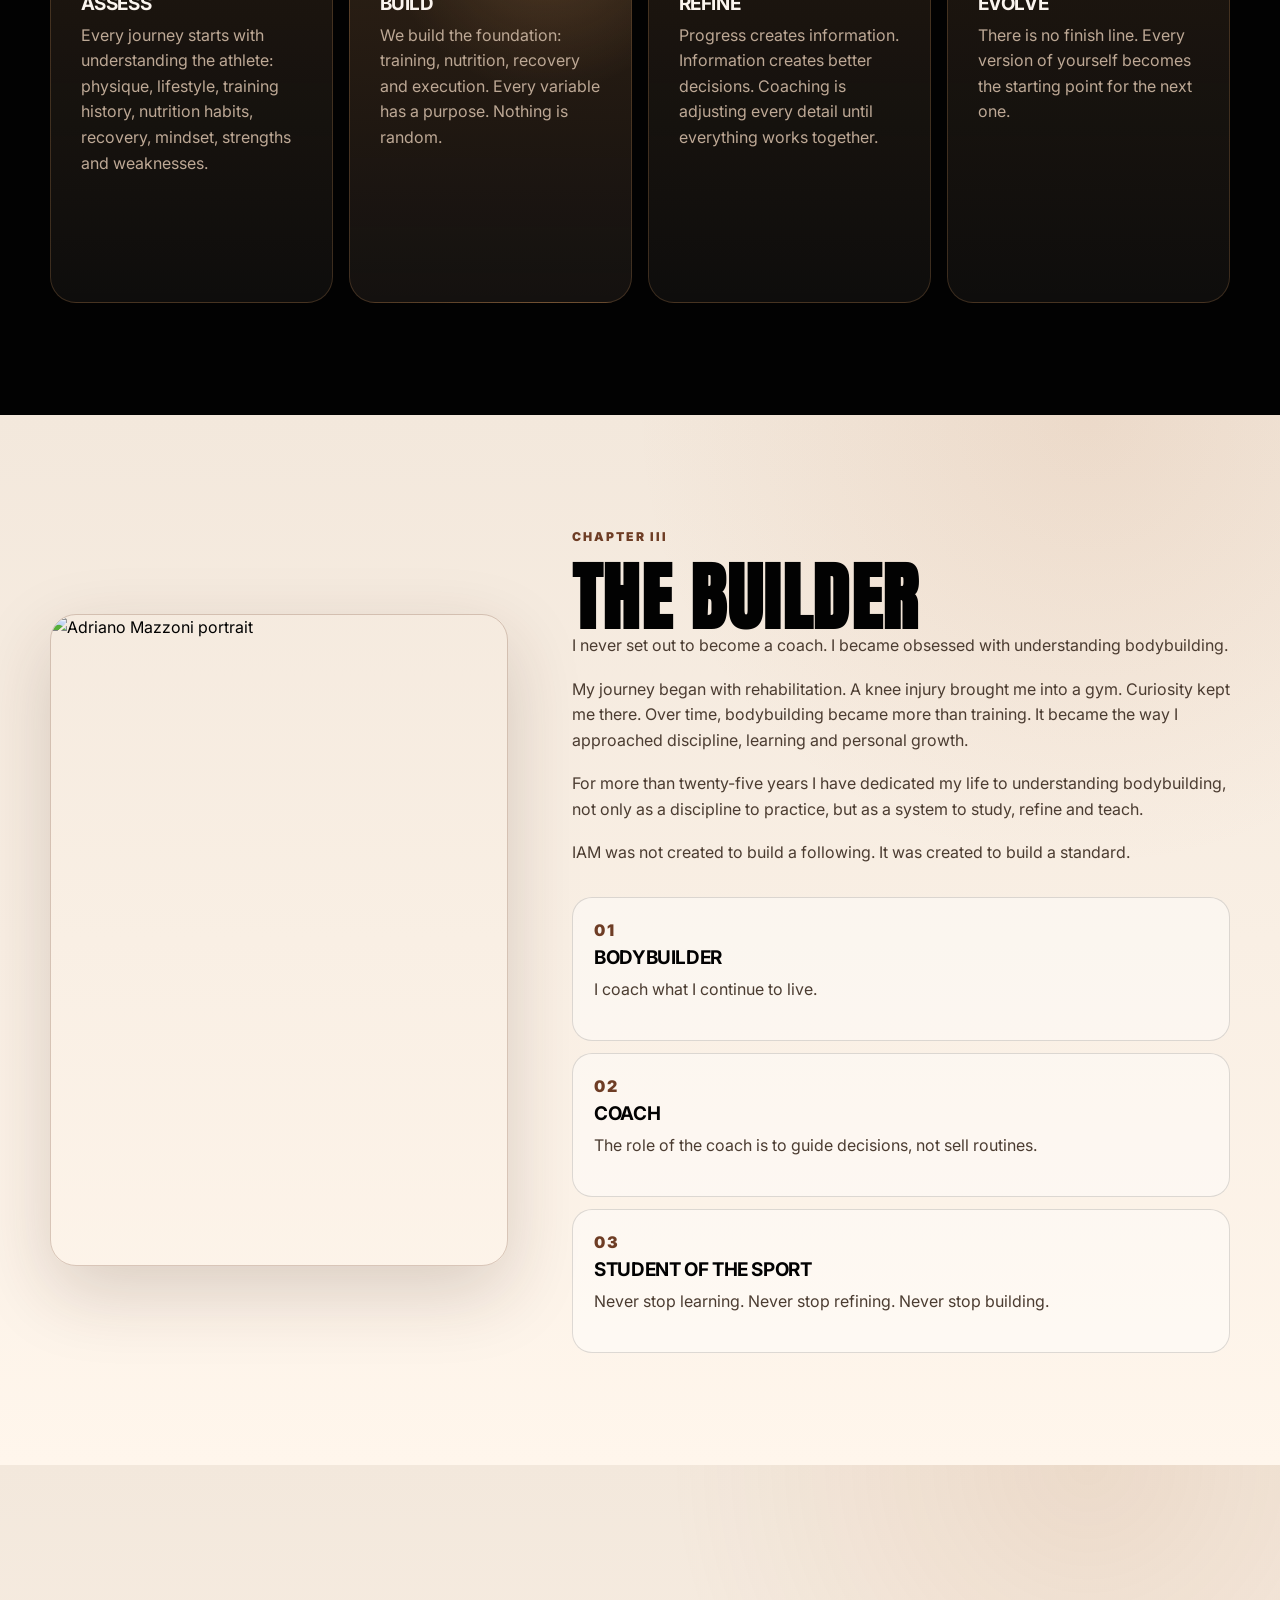
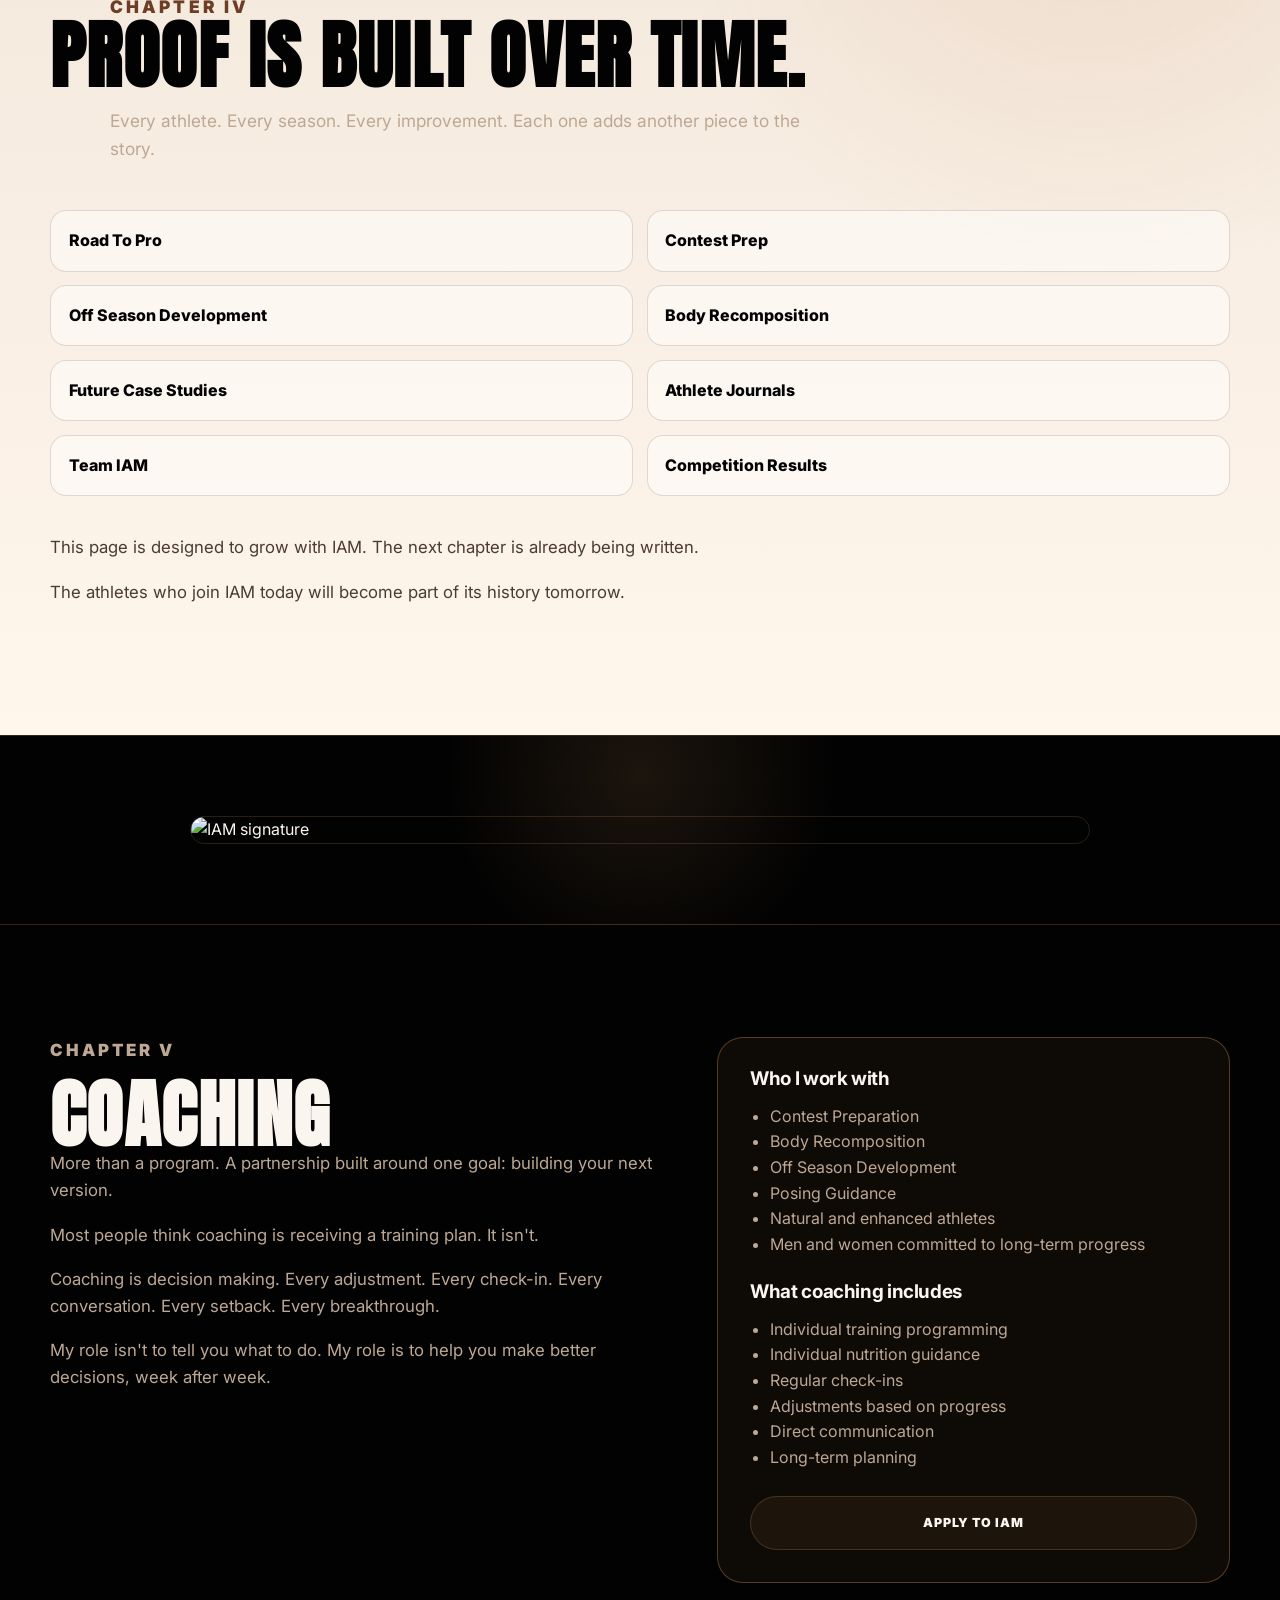
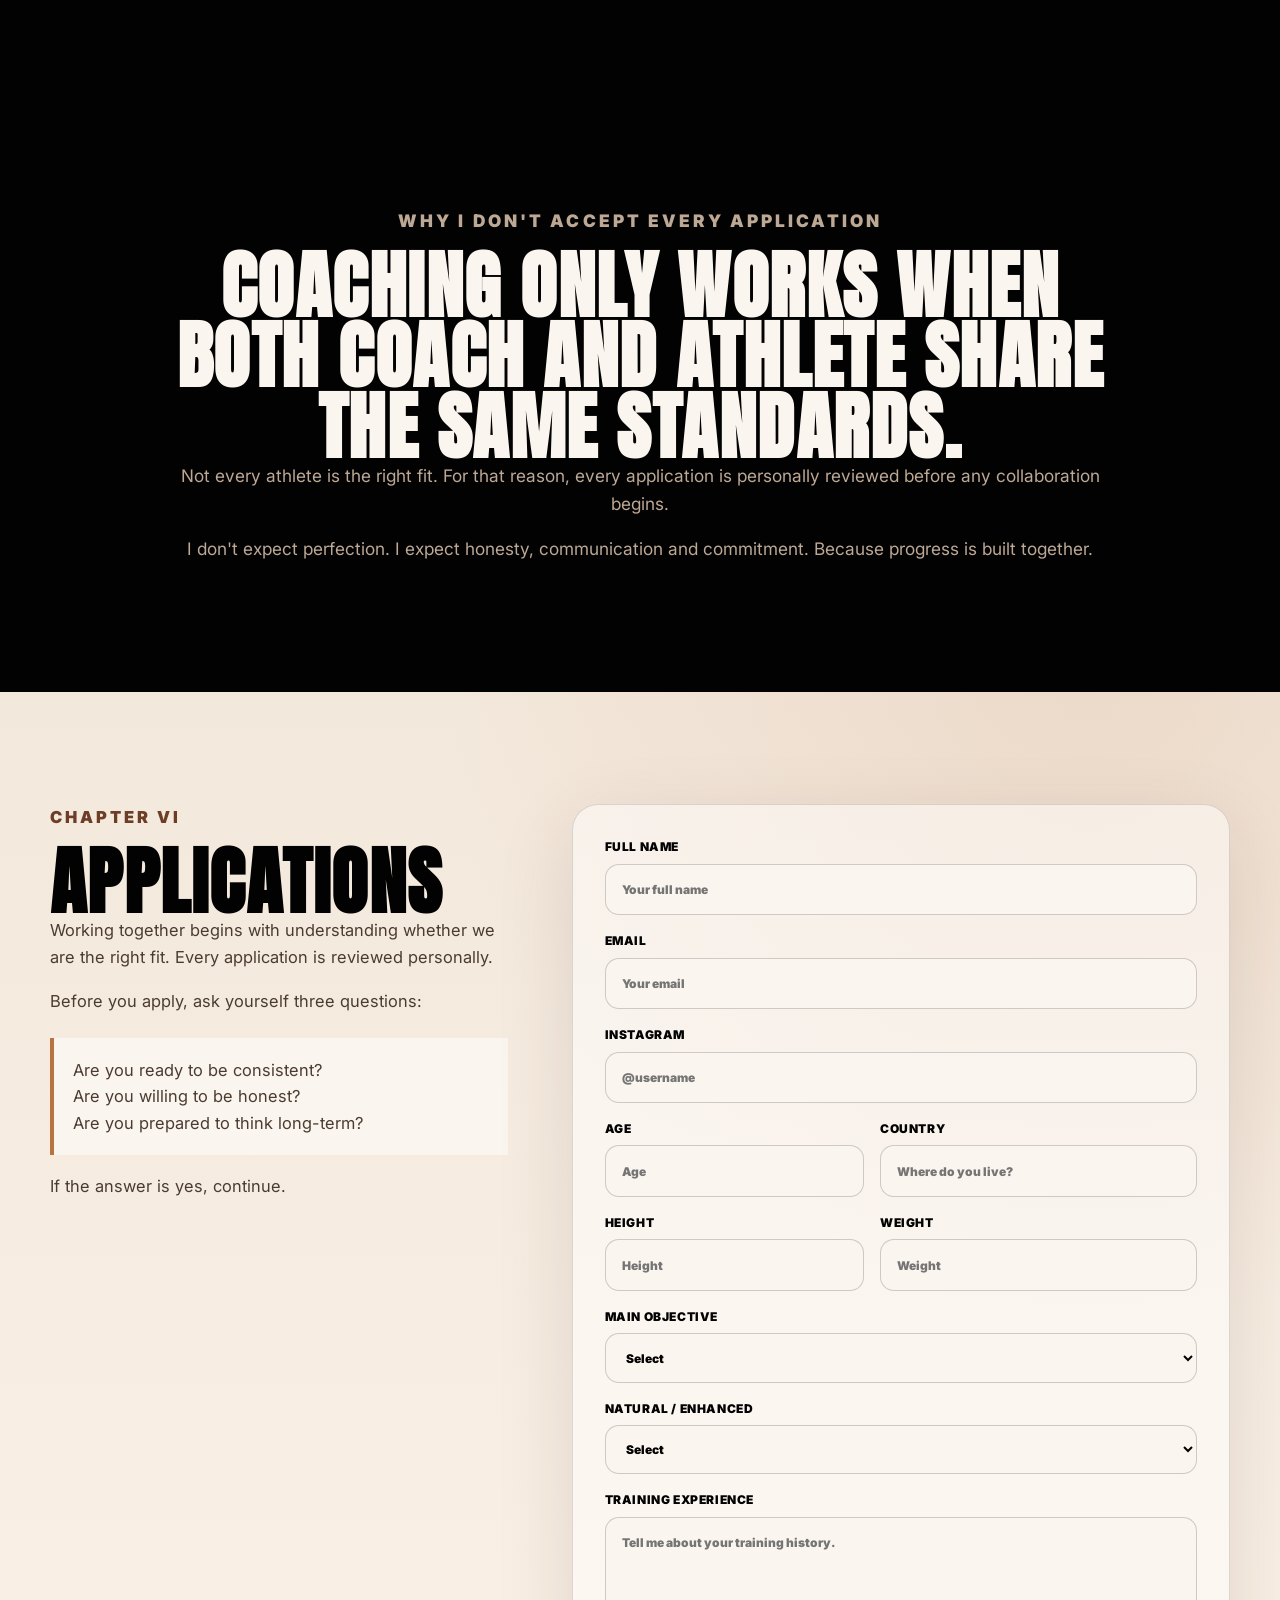
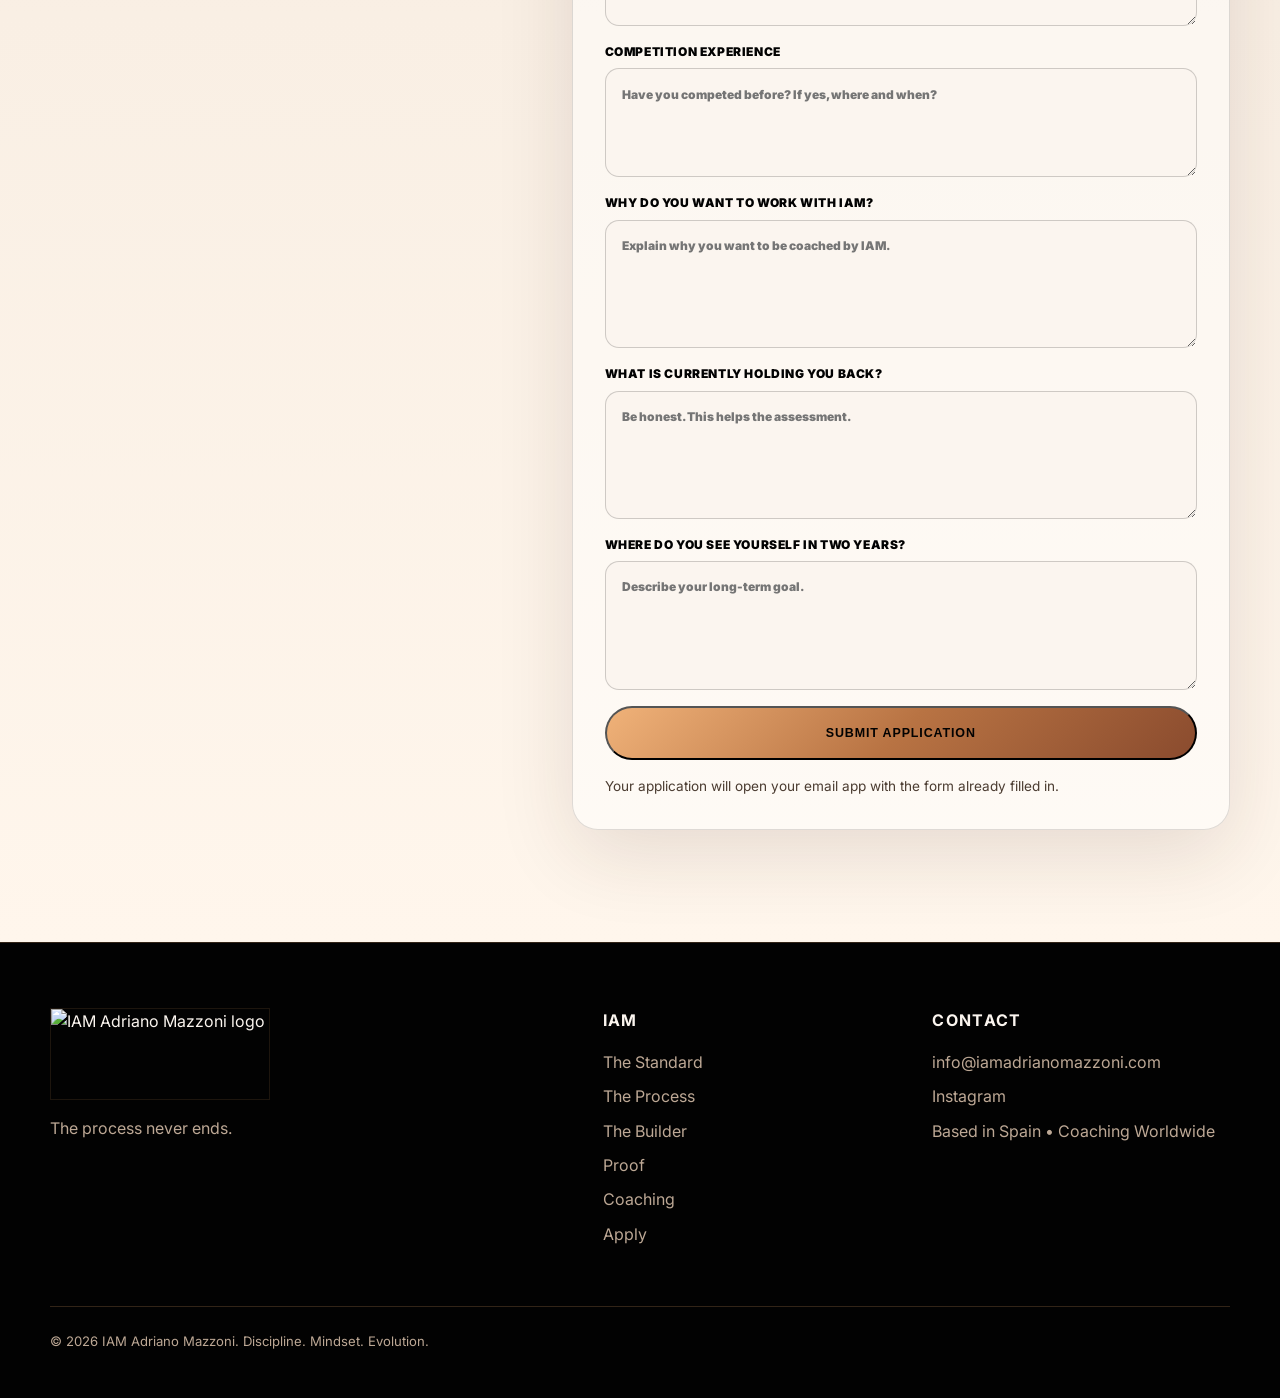
==== commit 0f481fd1: "Add files via upload" ====
--- a/index.html
+++ b/index.html
@@ -1,32 +1,37 @@
 <!DOCTYPE html>
-<html lang="it">
+<html lang="en">
 <head>
   <meta charset="UTF-8" />
   <meta name="viewport" content="width=device-width, initial-scale=1.0" />
-  <meta name="description" content="IAM Adriano Mazzoni - Online Bodybuilding Coaching. Contest Prep, Body Recomposition, Off Season." />
+
+  <meta name="description" content="IAM Adriano Mazzoni - The Bodybuilding Standard. Online coaching for contest prep, body recomposition, off season development and athlete progression." />
   <meta name="author" content="Adriano Mazzoni" />
-  <title>IAM Adriano Mazzoni | Online Bodybuilding Coaching</title>
+
+  <title>IAM Adriano Mazzoni | The Bodybuilding Standard</title>
+
   <link rel="preconnect" href="https://fonts.googleapis.com">
   <link rel="preconnect" href="https://fonts.gstatic.com" crossorigin>
   <link href="https://fonts.googleapis.com/css2?family=Anton&family=Inter:wght@400;500;600;700;800;900&display=swap" rel="stylesheet">
+
   <link rel="stylesheet" href="style.css" />
 </head>
 
 <body>
   <header class="site-header" id="top">
     <a class="brand" href="#top" aria-label="IAM Home">
-      <img src="logo-main.jpg" alt="AM Adriano Mazzoni logo" />
+      <img src="assets/logo-main.jpg" alt="IAM Adriano Mazzoni logo" />
     </a>
 
-    <button class="nav-toggle" aria-label="Apri menu" aria-expanded="false">
+    <button class="nav-toggle" aria-label="Open menu" aria-expanded="false">
       <span></span><span></span><span></span>
     </button>
 
-    <nav class="main-nav" aria-label="Navigazione principale">
+    <nav class="main-nav" aria-label="Main navigation">
+      <a href="#standard">The Standard</a>
+      <a href="#process">The Process</a>
+      <a href="#builder">The Builder</a>
+      <a href="#proof">Proof</a>
       <a href="#coaching">Coaching</a>
-      <a href="#standard">Standard</a>
-      <a href="#services">Servizi</a>
-      <a href="#consultation">Consulenza</a>
       <a class="nav-cta" href="#apply">Apply</a>
     </nav>
   </header>
@@ -38,261 +43,355 @@
 
       <div class="container hero-grid">
         <div class="hero-copy">
-          <p class="eyebrow">ONLINE BODYBUILDING COACHING</p>
-          <h1>IAM<br><span>ADRIANO MAZZONI</span></h1>
-          <p class="hero-subtitle">Contest Prep. Body Recomposition. Off Season.</p>
+          <p class="eyebrow">IAM • THE BODYBUILDING STANDARD</p>
+          <h1>BUILD YOUR<br><span>NEXT VERSION</span></h1>
+
+          <p class="hero-subtitle">
+            Bodybuilding isn't about building a body.
+            <br>
+            It's about building a person.
+          </p>
+
           <p class="hero-text">
-            Per atleti di bodybuilding che vogliono costruire un fisico con metodo,
-            disciplina e precisione. Non programmi generici. Non scorciatoie.
-            Solo processo, controllo e responsabilità.
+            IAM is built for athletes who believe in discipline, consistency and long-term progress.
+            No shortcuts. No excuses. No trends. Only standards.
           </p>
 
           <div class="hero-actions">
-            <a class="btn btn-primary" href="#apply">Apply for Coaching</a>
-            <a class="btn btn-secondary" href="#consultation">Book Consultation</a>
+            <a class="btn btn-primary" href="#apply">Apply</a>
+            <a class="btn btn-secondary" href="#standard">Discover IAM</a>
           </div>
 
           <p class="signature">I AM THE PROCESS.</p>
         </div>
 
         <div class="hero-visual">
-          <img src="hero-profile.jpg" alt="Adriano Mazzoni IAM portrait" />
-        </div>
-      </div>
-    </section>
-
-    <section class="intro section-dark" id="coaching">
+          <img src="assets/hero-profile.jpg" alt="Adriano Mazzoni IAM portrait" />
+        </div>
+      </div>
+    </section>
+
+    <section class="intro section-dark" id="standard">
       <div class="container split">
         <div>
-          <p class="eyebrow">THE POSITIONING</p>
-          <h2>Bodybuilding is not fitness.</h2>
+          <p class="eyebrow">CHAPTER I</p>
+          <h2>The Standard</h2>
         </div>
 
         <div class="content-block">
-          <p>
-            Il fitness migliora la forma. Il bodybuilding costruisce un corpo.
-          </p>
-          <p>
-            Ogni dettaglio conta: allenamento, nutrizione, recupero, digestione,
-            sonno, stress, performance, posing, timing e costanza.
-          </p>
-          <p>
-            Un fisico non si improvvisa. Si costruisce. IAM Coaching nasce per
-            chi vuole essere seguito in modo serio, strutturato e individuale.
-          </p>
-        </div>
-      </div>
-    </section>
-
-    <section class="coach section-light">
+          <p>Not everyone is looking for a standard.</p>
+          <p>
+            Most people are looking for faster results, less effort and more comfort.
+            IAM was never built for that.
+          </p>
+          <p>
+            IAM exists for athletes willing to embrace discipline, consistency and long-term progress.
+            The physique is only the visible result. The process is everything behind it.
+          </p>
+        </div>
+      </div>
+    </section>
+
+    <section class="standard section-light">
+      <div class="container split">
+        <div>
+          <p class="eyebrow dark">WHAT WE BELIEVE</p>
+          <h2>Standards are built one decision at a time.</h2>
+        </div>
+
+        <div class="principles">
+          <article>
+            <span>01</span>
+            <h3>Discipline before motivation</h3>
+            <p>Motivation comes and goes. Discipline remains.</p>
+          </article>
+
+          <article>
+            <span>02</span>
+            <h3>Consistency before intensity</h3>
+            <p>Extraordinary results are built through ordinary actions repeated over time.</p>
+          </article>
+
+          <article>
+            <span>03</span>
+            <h3>Long-term before shortcuts</h3>
+            <p>We don't chase quick transformations. We build lasting progress.</p>
+          </article>
+        </div>
+      </div>
+    </section>
+
+    <section class="filter section-dark">
+      <div class="container narrow">
+        <p class="eyebrow">THIS IS NOT FOR EVERYONE</p>
+        <h2>IAM is for athletes who respect the process.</h2>
+
+        <div class="not-for">
+          <div>
+            <h3>For athletes who take responsibility.</h3>
+            <p>Progress begins when the athlete stops looking for excuses and starts looking for standards.</p>
+          </div>
+
+          <div>
+            <h3>For athletes who think long term.</h3>
+            <p>Bodybuilding rewards patience, repetition and intelligent execution over time.</p>
+          </div>
+
+          <div>
+            <h3>For athletes who want to learn.</h3>
+            <p>Coaching is not only about instructions. It is about becoming more aware of the process.</p>
+          </div>
+        </div>
+
+        <a class="btn btn-primary centered" href="#process">Continue to The Process</a>
+      </div>
+    </section>
+
+    <section class="services section-dark" id="process">
+      <div class="container">
+        <div class="section-heading">
+          <p class="eyebrow">CHAPTER II</p>
+          <h2>The Process</h2>
+          <p>
+            Every athlete is different. Every goal is different. Every journey is different.
+            That's why I don't believe in universal methods. I believe in understanding the individual first.
+          </p>
+        </div>
+
+        <div class="service-grid process-grid">
+          <article class="service-card">
+            <span class="service-number">01</span>
+            <h3>Assess</h3>
+            <p>
+              Every journey starts with understanding the athlete: physique, lifestyle, training history,
+              nutrition habits, recovery, mindset, strengths and weaknesses.
+            </p>
+          </article>
+
+          <article class="service-card featured-card">
+            <span class="service-number">02</span>
+            <h3>Build</h3>
+            <p>
+              We build the foundation: training, nutrition, recovery and execution.
+              Every variable has a purpose. Nothing is random.
+            </p>
+          </article>
+
+          <article class="service-card">
+            <span class="service-number">03</span>
+            <h3>Refine</h3>
+            <p>
+              Progress creates information. Information creates better decisions.
+              Coaching is adjusting every detail until everything works together.
+            </p>
+          </article>
+
+          <article class="service-card">
+            <span class="service-number">04</span>
+            <h3>Evolve</h3>
+            <p>
+              There is no finish line. Every version of yourself becomes the starting point for the next one.
+            </p>
+          </article>
+        </div>
+      </div>
+    </section>
+
+    <section class="coach section-light" id="builder">
       <div class="container coach-grid">
         <div class="coach-image">
-          <img src="portrait.jpg" alt="Adriano Mazzoni portrait" />
+          <img src="assets/portrait.jpg" alt="Adriano Mazzoni portrait" />
         </div>
 
         <div class="coach-copy">
-          <p class="eyebrow dark">COACHED BY</p>
-          <h2>Adriano Mazzoni</h2>
-          <p>
-            Online coach specializzato in bodybuilding, con background in Scienze
-            Farmaceutiche e Nutrizione, e oltre 25 anni di esperienza tra Italia,
-            Australia, Inghilterra, America e Spagna.
-          </p>
-          <p>
-            Il mio lavoro non è darti una scheda e una dieta. Il mio lavoro è
-            guidare il processo: osservare, analizzare, correggere, costruire.
+          <p class="eyebrow dark">CHAPTER III</p>
+          <h2>The Builder</h2>
+
+          <p>
+            I never set out to become a coach.
+            I became obsessed with understanding bodybuilding.
+          </p>
+
+          <p>
+            My journey began with rehabilitation. A knee injury brought me into a gym.
+            Curiosity kept me there. Over time, bodybuilding became more than training.
+            It became the way I approached discipline, learning and personal growth.
+          </p>
+
+          <p>
+            For more than twenty-five years I have dedicated my life to understanding bodybuilding,
+            not only as a discipline to practice, but as a system to study, refine and teach.
+          </p>
+
+          <p>
+            IAM was not created to build a following.
+            It was created to build a standard.
           </p>
 
           <div class="principles">
             <article>
               <span>01</span>
-              <h3>No universal method</h3>
-              <p>Ogni atleta è diverso. Ogni fase richiede una strategia diversa.</p>
+              <h3>Bodybuilder</h3>
+              <p>I coach what I continue to live.</p>
             </article>
+
             <article>
               <span>02</span>
-              <h3>Data + Eye</h3>
-              <p>Dati, foto, logbook e risposta del corpo guidano le decisioni.</p>
+              <h3>Coach</h3>
+              <p>The role of the coach is to guide decisions, not sell routines.</p>
             </article>
+
             <article>
               <span>03</span>
-              <h3>Process first</h3>
-              <p>La disciplina quotidiana crea risultati che possono durare.</p>
+              <h3>Student of the sport</h3>
+              <p>Never stop learning. Never stop refining. Never stop building.</p>
             </article>
           </div>
+        </div>
+      </div>
+    </section>
+
+    <section class="included section-light" id="proof">
+      <div class="container">
+        <div class="section-heading left">
+          <p class="eyebrow dark">CHAPTER IV</p>
+          <h2>Proof is built over time.</h2>
+          <p>
+            Every athlete. Every season. Every improvement.
+            Each one adds another piece to the story.
+          </p>
+        </div>
+
+        <div class="included-list">
+          <div>Road To Pro</div>
+          <div>Contest Prep</div>
+          <div>Off Season Development</div>
+          <div>Body Recomposition</div>
+          <div>Future Case Studies</div>
+          <div>Athlete Journals</div>
+          <div>Team IAM</div>
+          <div>Competition Results</div>
+        </div>
+
+        <div class="proof-note">
+          <p>
+            This page is designed to grow with IAM.
+            The next chapter is already being written.
+          </p>
+          <p>
+            The athletes who join IAM today will become part of its history tomorrow.
+          </p>
+        </div>
+      </div>
+    </section>
+
+    <section class="visual-break section-dark">
+      <img src="assets/signature.jpg" alt="IAM signature" />
+    </section>
+
+    <section class="consultation section-dark" id="coaching">
+      <div class="container consultation-grid">
+        <div>
+          <p class="eyebrow">CHAPTER V</p>
+          <h2>Coaching</h2>
+          <p>
+            More than a program.
+            A partnership built around one goal: building your next version.
+          </p>
+
+          <p>
+            Most people think coaching is receiving a training plan.
+            It isn't.
+          </p>
+
+          <p>
+            Coaching is decision making.
+            Every adjustment. Every check-in. Every conversation.
+            Every setback. Every breakthrough.
+          </p>
+
+          <p>
+            My role isn't to tell you what to do.
+            My role is to help you make better decisions, week after week.
+          </p>
+        </div>
+
+        <div class="consultation-card">
+          <h3>Who I work with</h3>
+          <ul>
+            <li>Contest Preparation</li>
+            <li>Body Recomposition</li>
+            <li>Off Season Development</li>
+            <li>Posing Guidance</li>
+            <li>Natural and enhanced athletes</li>
+            <li>Men and women committed to long-term progress</li>
+          </ul>
+
+          <h3>What coaching includes</h3>
+          <ul>
+            <li>Individual training programming</li>
+            <li>Individual nutrition guidance</li>
+            <li>Regular check-ins</li>
+            <li>Adjustments based on progress</li>
+            <li>Direct communication</li>
+            <li>Long-term planning</li>
+          </ul>
+
+          <a class="btn btn-secondary full" href="#apply">Apply to IAM</a>
         </div>
       </div>
     </section>
 
     <section class="filter section-dark">
       <div class="container narrow">
-        <p class="eyebrow">THIS IS NOT FOR EVERYONE</p>
-        <h2>IAM Coaching è per chi prende il bodybuilding sul serio.</h2>
+        <p class="eyebrow">WHY I DON'T ACCEPT EVERY APPLICATION</p>
+        <h2>Coaching only works when both coach and athlete share the same standards.</h2>
         <p>
-          È per uomini e donne, agonisti e non agonisti, natural e non natural,
-          che vogliono costruire un fisico migliore e sono disposti a rispettare
-          il processo.
+          Not every athlete is the right fit. For that reason, every application is personally reviewed
+          before any collaboration begins.
         </p>
 
-        <div class="not-for">
-          <div>
-            <h3>Non è per chi cerca scorciatoie.</h3>
-            <p>Il bodybuilding non premia chi vuole tutto subito.</p>
-          </div>
-          <div>
-            <h3>Non è per chi cambia direzione ogni settimana.</h3>
-            <p>Il piano cambia quando i dati e la risposta del corpo lo richiedono.</p>
-          </div>
-          <div>
-            <h3>È per chi resta.</h3>
-            <p>Per chi comunica, esegue, registra e migliora nel tempo.</p>
-          </div>
-        </div>
-
-        <a class="btn btn-primary centered" href="#apply">Apply for Coaching</a>
-      </div>
-    </section>
-
-    <section class="standard section-light" id="standard">
-      <div class="container split">
-        <div>
-          <p class="eyebrow dark">THE IAM STANDARD</p>
-          <h2>Ogni scelta deve avere una logica.</h2>
-        </div>
-
-        <div class="check-grid">
-          <span>Peso</span>
-          <span>Foto</span>
-          <span>Performance</span>
-          <span>Digestione</span>
-          <span>Fame</span>
-          <span>Sonno</span>
-          <span>Stress</span>
-          <span>Recupero</span>
-          <span>Aderenza</span>
-          <span>Risposta del corpo</span>
-        </div>
-      </div>
-    </section>
-
-    <section class="services section-dark" id="services">
-      <div class="container">
-        <div class="section-heading">
-          <p class="eyebrow">COACHING AREAS</p>
-          <h2>Tre fasi. Un solo standard.</h2>
-        </div>
-
-        <div class="service-grid">
-          <article class="service-card">
-            <span class="service-number">01</span>
-            <h3>Contest Prep</h3>
-            <p>
-              Preparazione gara per arrivare sul palco con condizione, pienezza,
-              controllo e presenza. La prep non è solo perdere grasso: è gestire
-              timing, performance, fame, stress, digestione e look generale.
-            </p>
-          </article>
-
-          <article class="service-card featured-card">
-            <span class="service-number">02</span>
-            <h3>Body Recomposition</h3>
-            <p>
-              Ricomposizione corporea per cambiare struttura: più muscolo,
-              migliori proporzioni, qualità estetica e controllo del grasso.
-              Non è dimagrimento generico. È costruzione fisica.
-            </p>
-          </article>
-
-          <article class="service-card">
-            <span class="service-number">03</span>
-            <h3>Off Season</h3>
-            <p>
-              Crescita muscolare controllata. Una buona off season costruisce
-              tessuto, migliora performance e mantiene digestione efficiente
-              senza trasformare la crescita in confusione.
-            </p>
-          </article>
-        </div>
-      </div>
-    </section>
-
-    <section class="included section-light">
-      <div class="container">
-        <div class="section-heading left">
-          <p class="eyebrow dark">WHAT’S INCLUDED</p>
-          <h2>Non ricevi solo istruzioni. Ricevi una direzione.</h2>
-        </div>
-
-        <div class="included-list">
-          <div>Programmazione allenamento personalizzata</div>
-          <div>Strategia nutrizionale in base alla fase</div>
-          <div>Check-in settimanale strutturato</div>
-          <div>Analisi foto progress</div>
-          <div>Valutazione peso, performance, digestione, fame, sonno, stress e recupero</div>
-          <div>Revisione del logbook</div>
-          <div>Analisi video degli esercizi</div>
-          <div>Modifiche al piano quando realmente necessarie</div>
-          <div>Supporto diretto durante il percorso</div>
-          <div>Gestione contest prep, off season, mini-cut e ricomposizione corporea</div>
-          <div>Educazione continua sul processo</div>
-        </div>
-      </div>
-    </section>
-
-    <section class="visual-break section-dark">
-      <img src="signature.jpg" alt="AM Adriano Mazzoni signature" />
-    </section>
-
-    <section class="consultation section-dark" id="consultation">
-      <div class="container consultation-grid">
-        <div>
-          <p class="eyebrow">PRIVATE CONSULTATION</p>
-          <h2>Analisi tecnica. Direzione concreta.</h2>
-          <p>
-            La consulenza privata è pensata per chi vuole un’analisi della propria
-            situazione attuale prima di iniziare un percorso completo, oppure per
-            chi desidera un confronto esterno prima di prendere decisioni importanti.
-          </p>
-        </div>
-
-        <div class="consultation-card">
-          <h3>Durante la consulenza analizziamo:</h3>
-          <ul>
-            <li>Obiettivo e condizione attuale</li>
-            <li>Allenamento, alimentazione e integrazione</li>
-            <li>Storico del percorso ed errori principali</li>
-            <li>Priorità di intervento e strategia futura</li>
-          </ul>
-          <a class="btn btn-secondary full" href="mailto:info@iamadrianomazzoni.com?subject=Private%20Consultation%20IAM">Book a Private Consultation</a>
-        </div>
+        <p>
+          I don't expect perfection.
+          I expect honesty, communication and commitment.
+          Because progress is built together.
+        </p>
       </div>
     </section>
 
     <section class="apply section-light" id="apply">
       <div class="container apply-grid">
         <div>
-          <p class="eyebrow dark">APPLY FOR IAM COACHING</p>
-          <h2>Ogni candidatura viene valutata.</h2>
-          <p>
-            IAM Coaching richiede comunicazione, precisione e responsabilità.
-            Non tutti vengono accettati. Non per creare distanza, ma per proteggere
-            lo standard.
-          </p>
+          <p class="eyebrow dark">CHAPTER VI</p>
+          <h2>Applications</h2>
+
+          <p>
+            Working together begins with understanding whether we are the right fit.
+            Every application is reviewed personally.
+          </p>
+
+          <p>
+            Before you apply, ask yourself three questions:
+          </p>
+
           <p class="apply-note">
-            Compila il form con attenzione. Le informazioni servono per capire se
-            il percorso IAM è adatto alla tua situazione.
-          </p>
+            Are you ready to be consistent?<br>
+            Are you willing to be honest?<br>
+            Are you prepared to think long-term?
+          </p>
+
+          <p>If the answer is yes, continue.</p>
         </div>
 
         <form class="application-form" id="iam-application" name="iam-application">
           <label>
-            Nome e cognome
-            <input type="text" name="name" placeholder="Il tuo nome" required />
+            Full name
+            <input type="text" name="name" placeholder="Your full name" required />
           </label>
 
           <label>
             Email
-            <input type="email" name="email" placeholder="La tua email" required />
+            <input type="email" name="email" placeholder="Your email" required />
           </label>
 
           <label>
@@ -302,44 +401,80 @@
 
           <div class="form-row">
             <label>
-              Età
-              <input type="number" name="age" placeholder="Età" min="18" max="70" />
+              Age
+              <input type="number" name="age" placeholder="Age" min="18" max="70" />
             </label>
 
             <label>
-              Città / Paese
-              <input type="text" name="location" placeholder="Dove vivi" />
+              Country
+              <input type="text" name="location" placeholder="Where do you live?" />
             </label>
           </div>
 
-          <label>
-            Obiettivo principale
+          <div class="form-row">
+            <label>
+              Height
+              <input type="text" name="height" placeholder="Height" />
+            </label>
+
+            <label>
+              Weight
+              <input type="text" name="weight" placeholder="Weight" />
+            </label>
+          </div>
+
+          <label>
+            Main objective
             <select name="goal" required>
-              <option value="">Seleziona</option>
+              <option value="">Select</option>
               <option>Contest Prep</option>
               <option>Body Recomposition</option>
-              <option>Off Season</option>
-              <option>Consulenza privata</option>
+              <option>Off Season Development</option>
+              <option>Posing Guidance</option>
+              <option>Other</option>
             </select>
           </label>
 
           <label>
-            Natural / non natural
+            Natural / Enhanced
             <select name="status">
-              <option value="">Seleziona</option>
+              <option value="">Select</option>
               <option>Natural</option>
-              <option>Non natural</option>
-              <option>Preferisco parlarne in privato</option>
+              <option>Enhanced</option>
+              <option>Prefer to discuss privately</option>
             </select>
           </label>
 
           <label>
-            Esperienza, storico gare e motivazione
-            <textarea name="message" rows="7" placeholder="Raccontami il tuo percorso, obiettivo e perché vuoi lavorare con IAM." required></textarea>
-          </label>
-
-          <button class="btn btn-primary full" type="submit">Send Application</button>
-          <p class="form-disclaimer">Il form aprirà la tua email con la candidatura già compilata.</p>
+            Training experience
+            <textarea name="experience" rows="4" placeholder="Tell me about your training history." required></textarea>
+          </label>
+
+          <label>
+            Competition experience
+            <textarea name="competition" rows="4" placeholder="Have you competed before? If yes, where and when?"></textarea>
+          </label>
+
+          <label>
+            Why do you want to work with IAM?
+            <textarea name="why_iam" rows="5" placeholder="Explain why you want to be coached by IAM." required></textarea>
+          </label>
+
+          <label>
+            What is currently holding you back?
+            <textarea name="obstacle" rows="5" placeholder="Be honest. This helps the assessment." required></textarea>
+          </label>
+
+          <label>
+            Where do you see yourself in two years?
+            <textarea name="future" rows="5" placeholder="Describe your long-term goal." required></textarea>
+          </label>
+
+          <button class="btn btn-primary full" type="submit">Submit Application</button>
+
+          <p class="form-disclaimer">
+            Your application will open your email app with the form already filled in.
+          </p>
         </form>
       </div>
     </section>
@@ -348,26 +483,30 @@
   <footer class="site-footer section-dark">
     <div class="container footer-grid">
       <div>
-        <img class="footer-logo" src="logo-main.jpg" alt="AM Adriano Mazzoni logo" />
-        <p>Discipline. Mindset. Evolution.</p>
+        <img class="footer-logo" src="assets/logo-main.jpg" alt="IAM Adriano Mazzoni logo" />
+        <p>The process never ends.</p>
+      </div>
+
+      <div>
+        <h4>IAM</h4>
+        <a href="#standard">The Standard</a>
+        <a href="#process">The Process</a>
+        <a href="#builder">The Builder</a>
+        <a href="#proof">Proof</a>
+        <a href="#coaching">Coaching</a>
+        <a href="#apply">Apply</a>
       </div>
 
       <div>
         <h4>Contact</h4>
         <a href="mailto:info@iamadrianomazzoni.com">info@iamadrianomazzoni.com</a>
-        <a href="https://www.instagram.com/adriano_mazzoni_/" target="_blank" rel="noopener">Instagram</a>
-      </div>
-
-      <div>
-        <h4>IAM</h4>
-        <a href="#coaching">Coaching</a>
-        <a href="#consultation">Private Consultation</a>
-        <a href="#apply">Apply</a>
+        <a href="https://www.instagram.com/iam_adrianomazzoni" target="_blank" rel="noopener">Instagram</a>
+        <p>Based in Spain • Coaching Worldwide</p>
       </div>
     </div>
 
     <div class="footer-bottom">
-      <p>© <span id="year"></span> IAM Adriano Mazzoni. I AM THE PROCESS.</p>
+      <p>© <span id="year"></span> IAM Adriano Mazzoni. Discipline. Mindset. Evolution.</p>
     </div>
   </footer>
 
--- a/style.css
+++ b/style.css
@@ -730,3 +730,46 @@
 
   .application-form { padding: 1.2rem; }
 }
+
+
+/* IAM v2 refinements */
+
+.section-heading p {
+  color: var(--muted);
+  font-size: 1.08rem;
+  max-width: 720px;
+  margin: 1rem auto 0;
+}
+
+.process-grid {
+  grid-template-columns: repeat(4, 1fr);
+}
+
+.proof-note {
+  max-width: 760px;
+  margin-top: 2.4rem;
+  color: var(--muted-dark);
+  font-size: 1.05rem;
+}
+
+.form-disclaimer {
+  margin: 0;
+  color: var(--muted-dark);
+  font-size: 0.85rem !important;
+}
+
+@media (max-width: 1180px) {
+  .process-grid {
+    grid-template-columns: repeat(2, 1fr);
+  }
+}
+
+@media (max-width: 620px) {
+  .process-grid {
+    grid-template-columns: 1fr;
+  }
+
+  .section-heading p {
+    font-size: 1rem;
+  }
+}
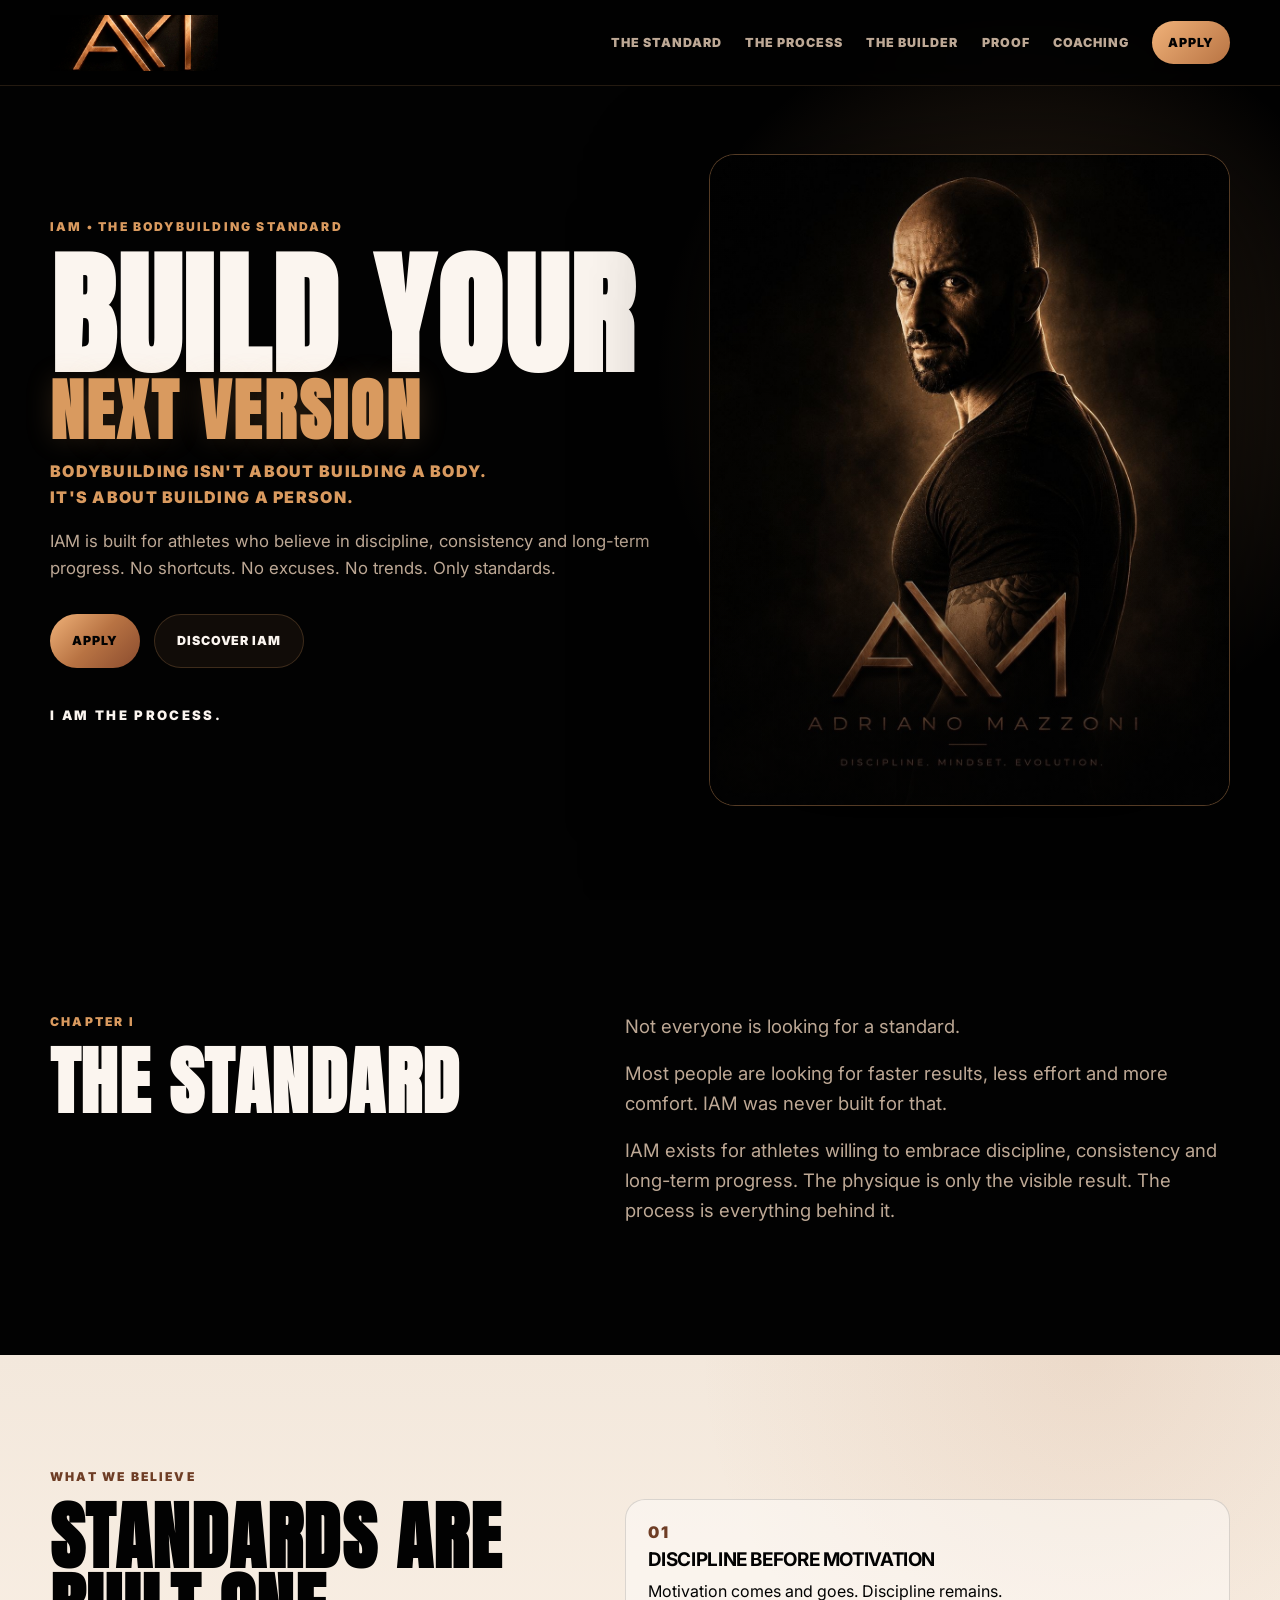
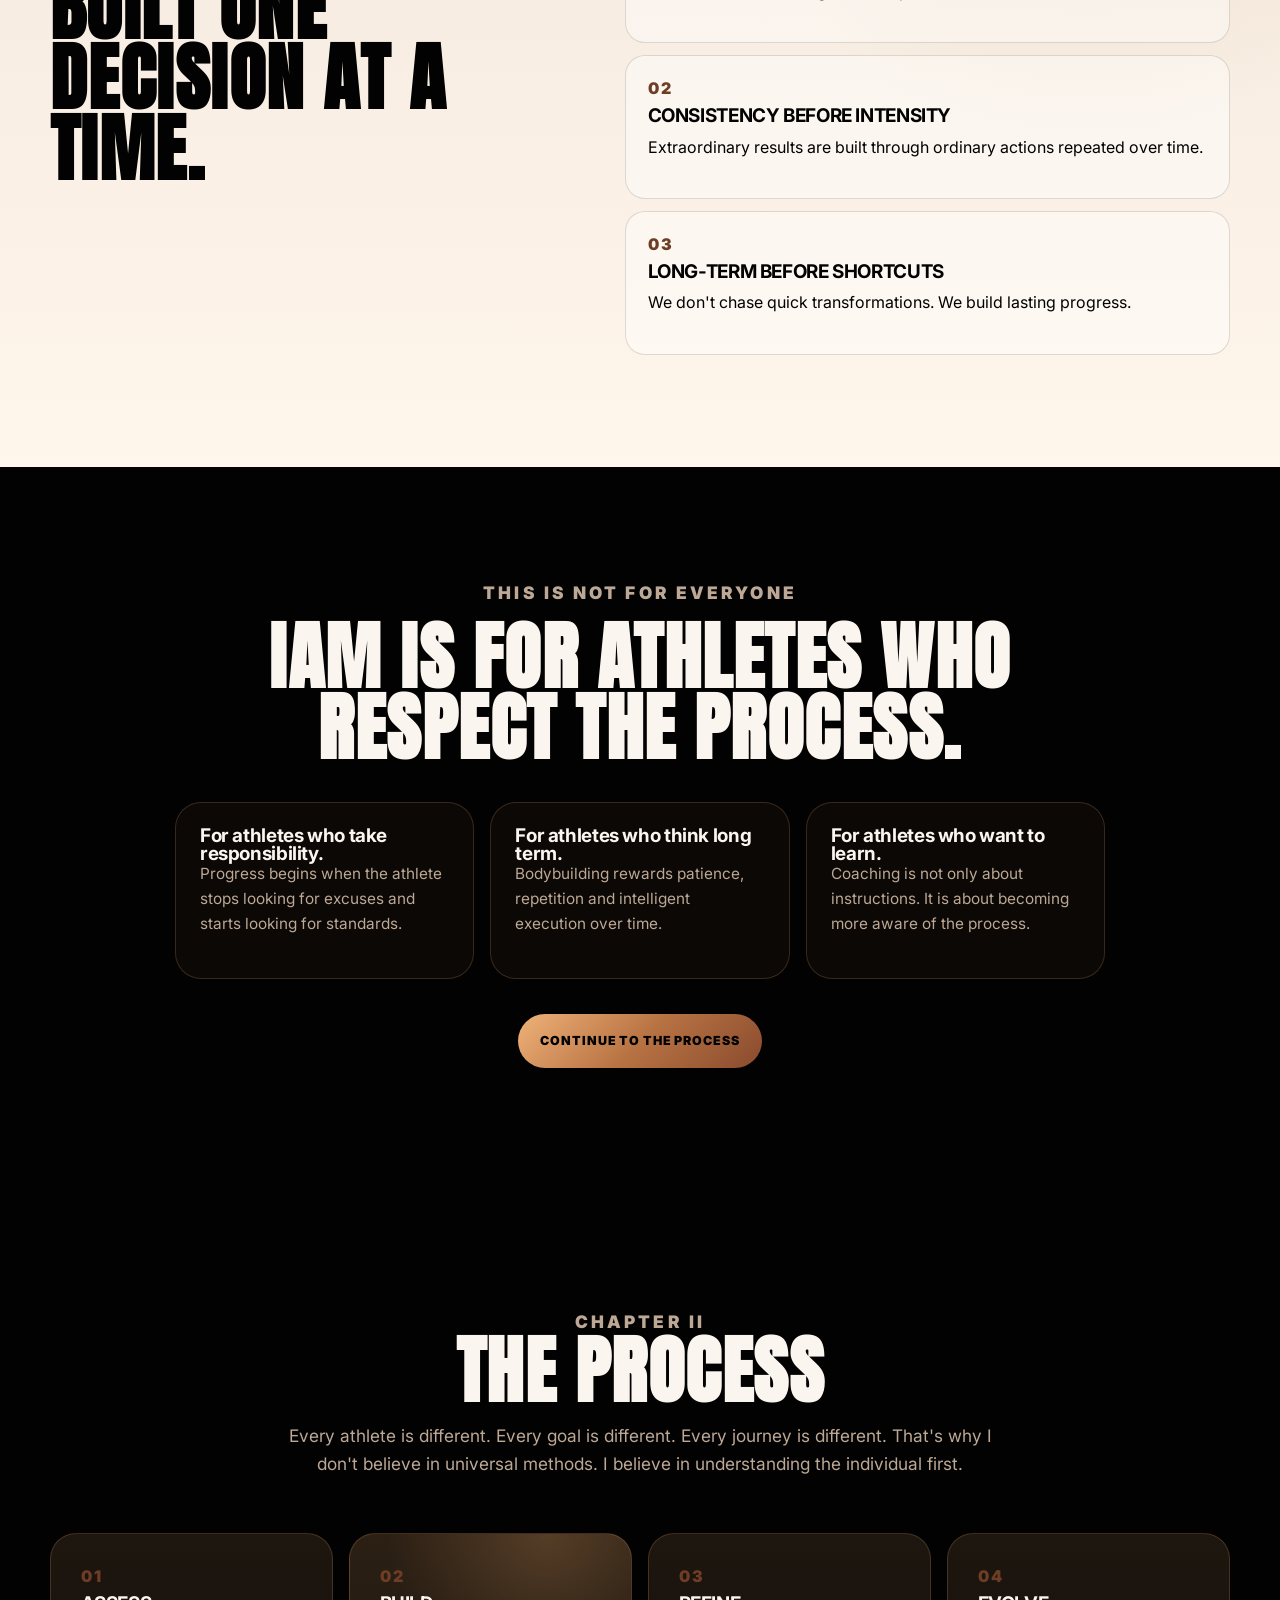
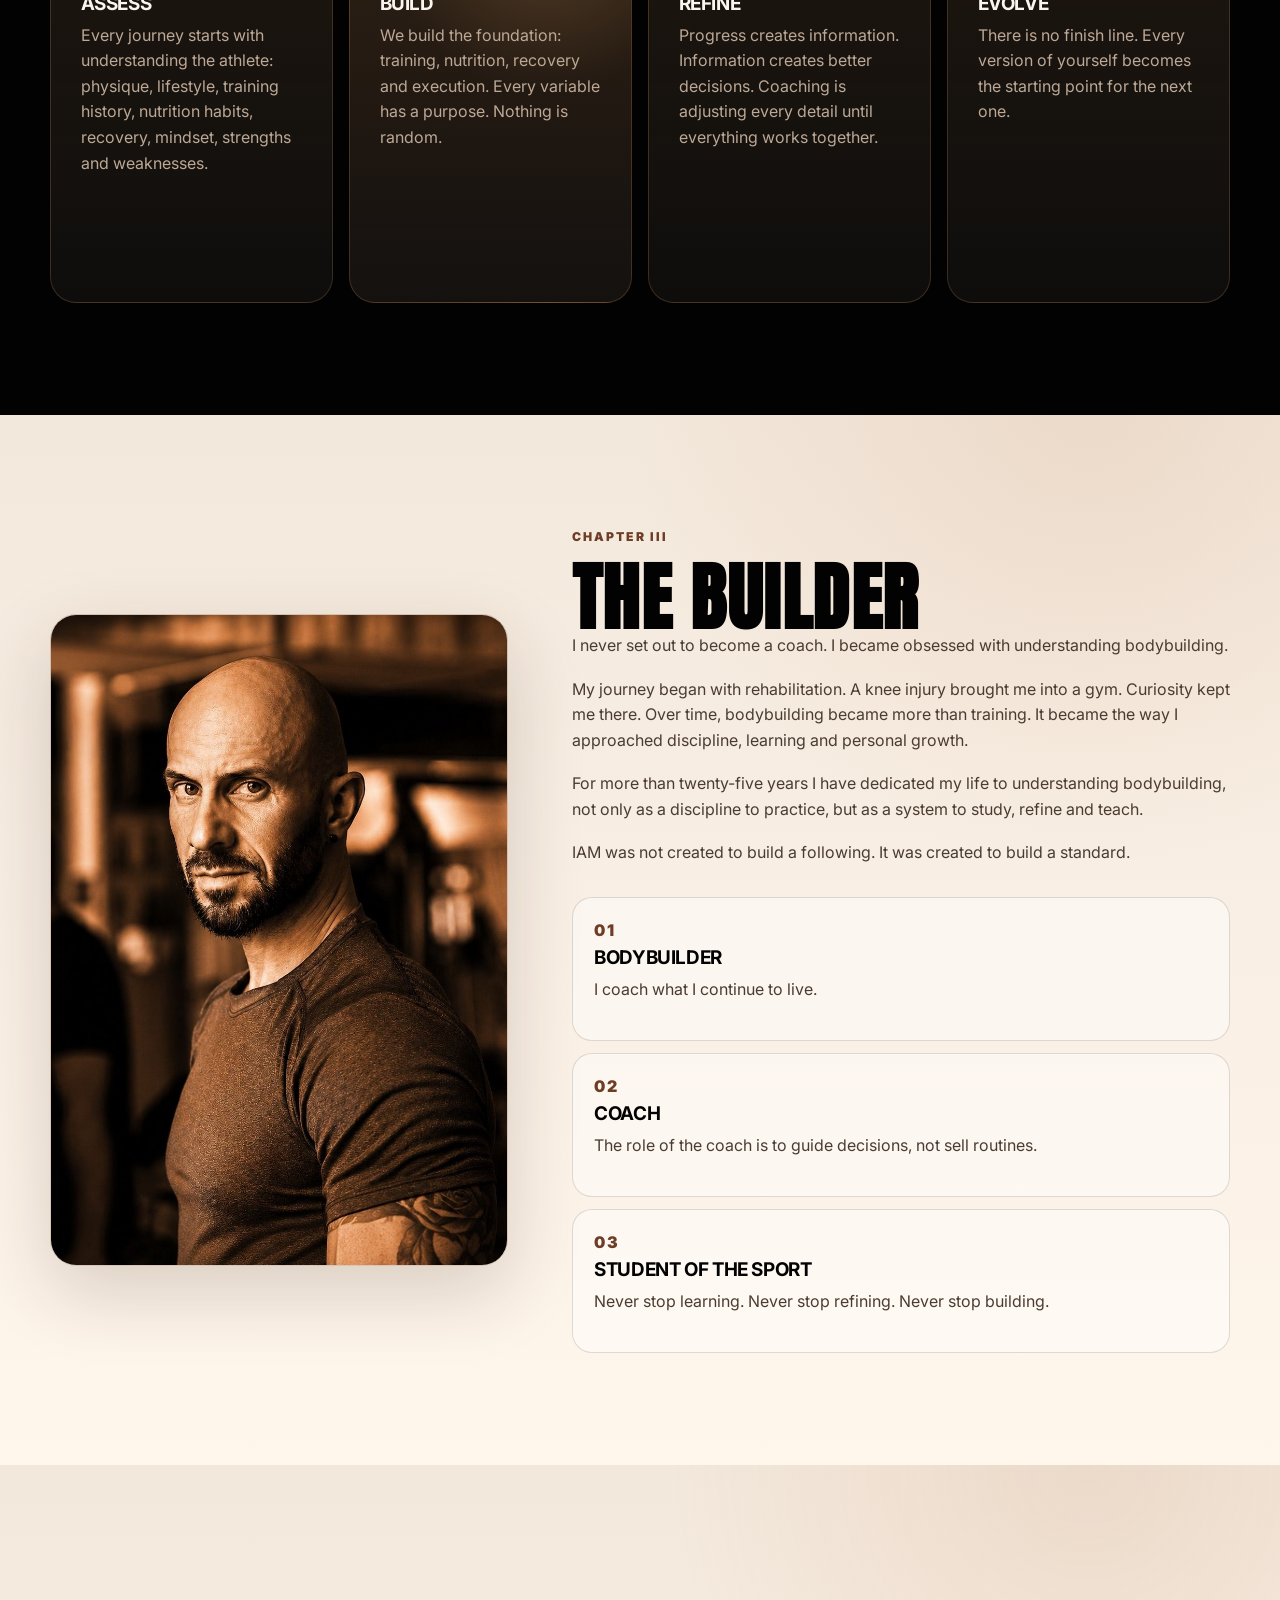
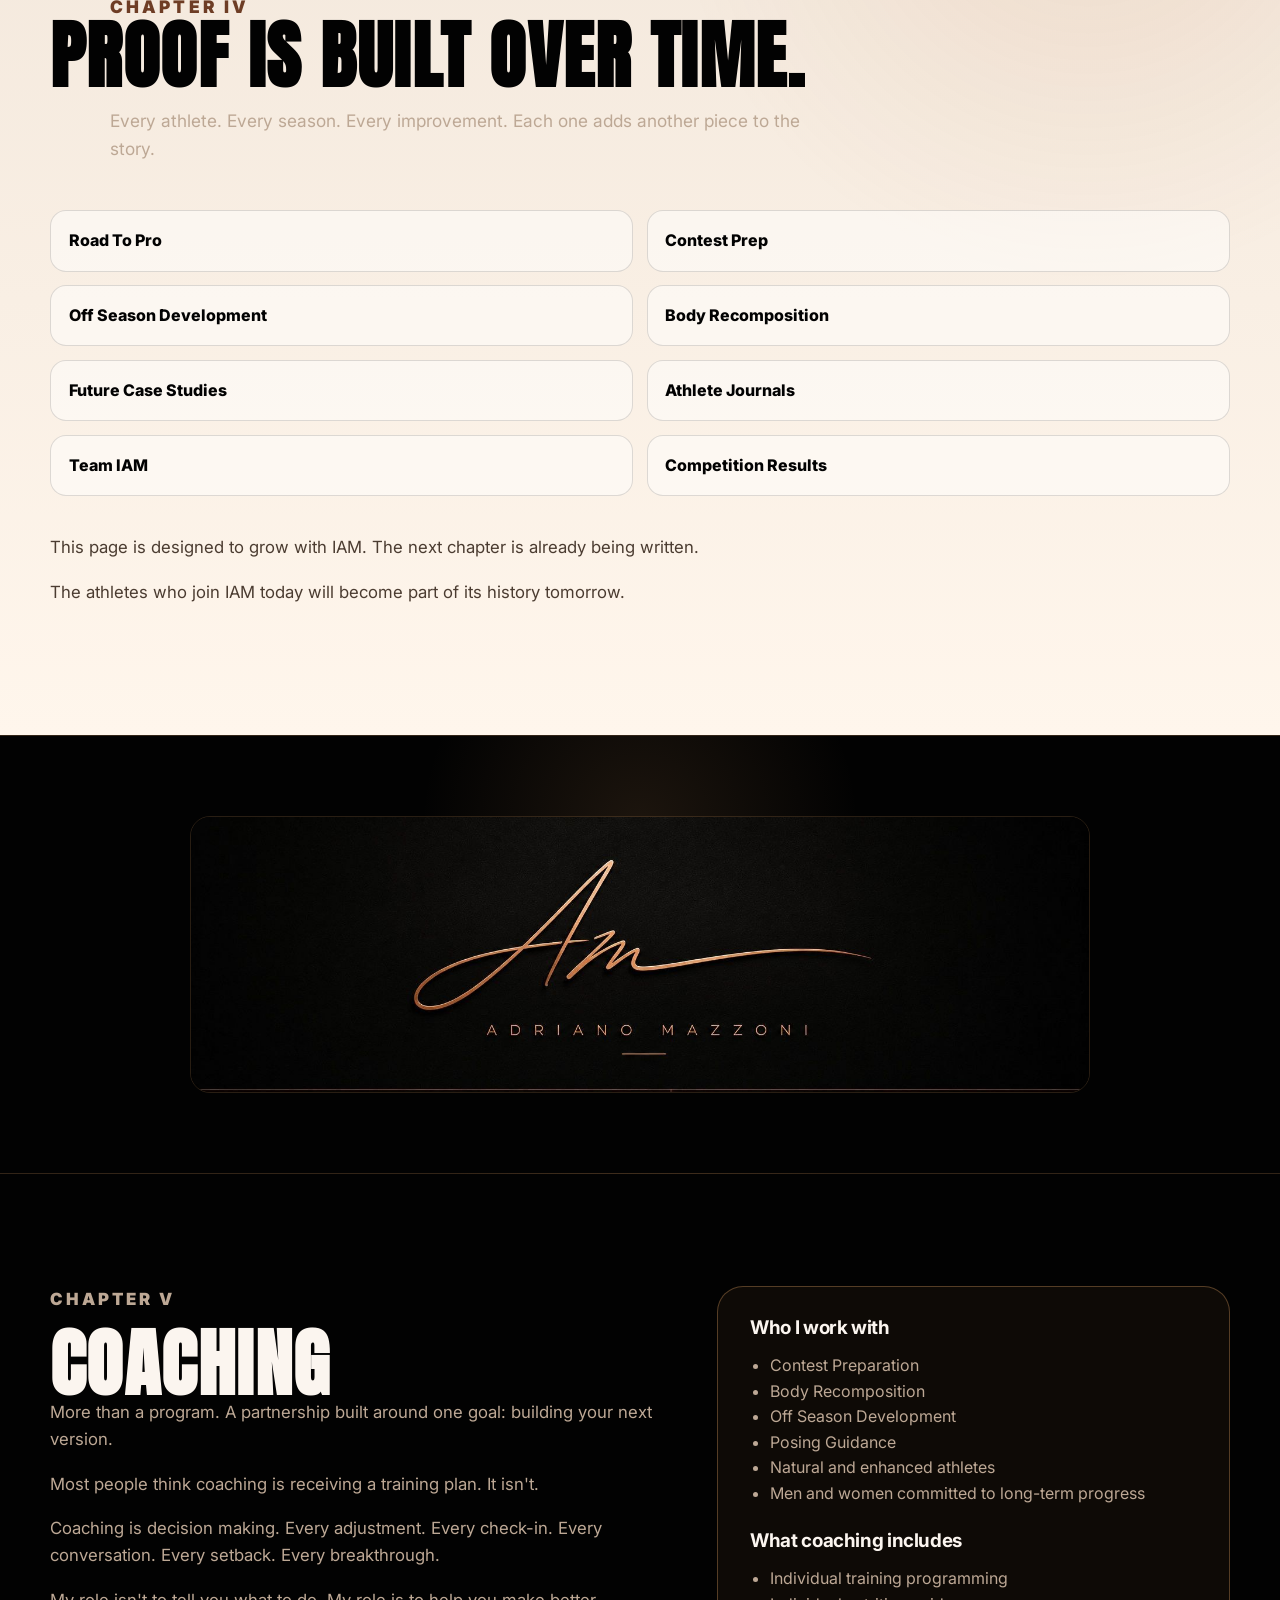
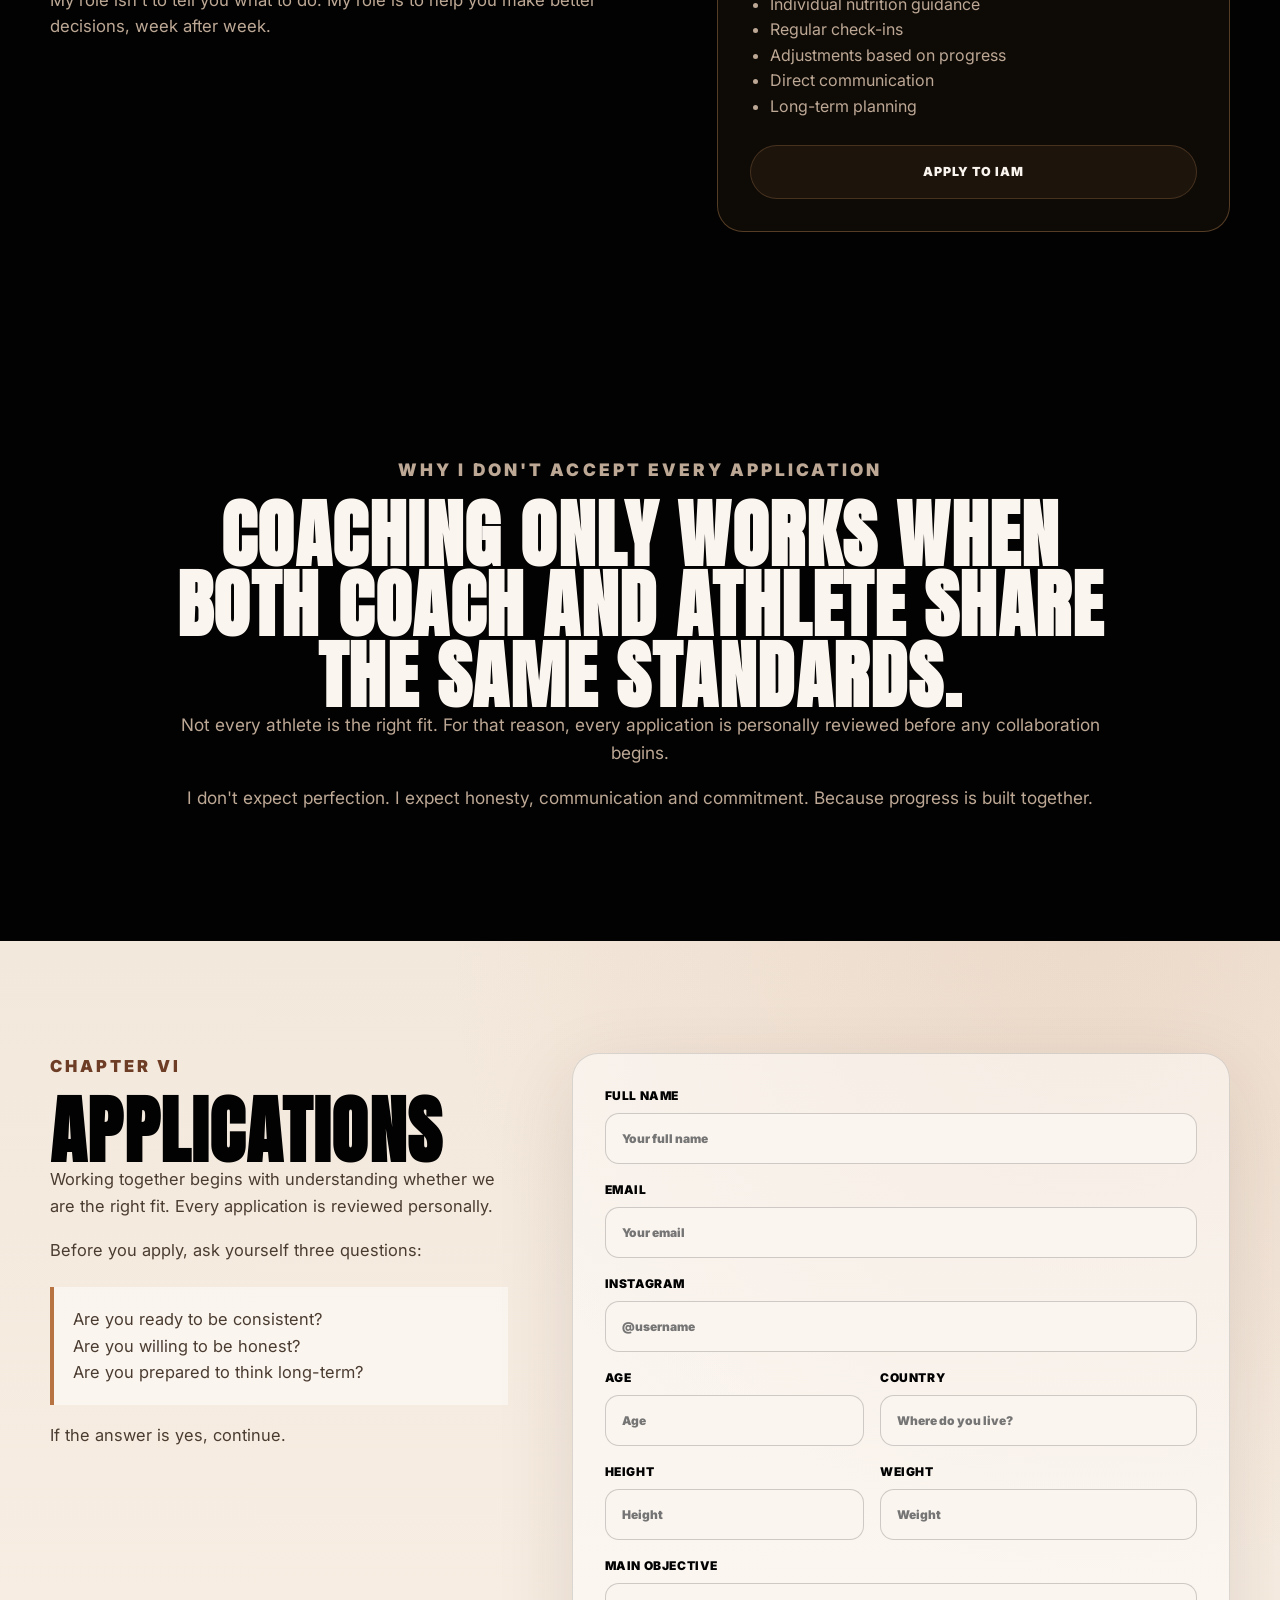
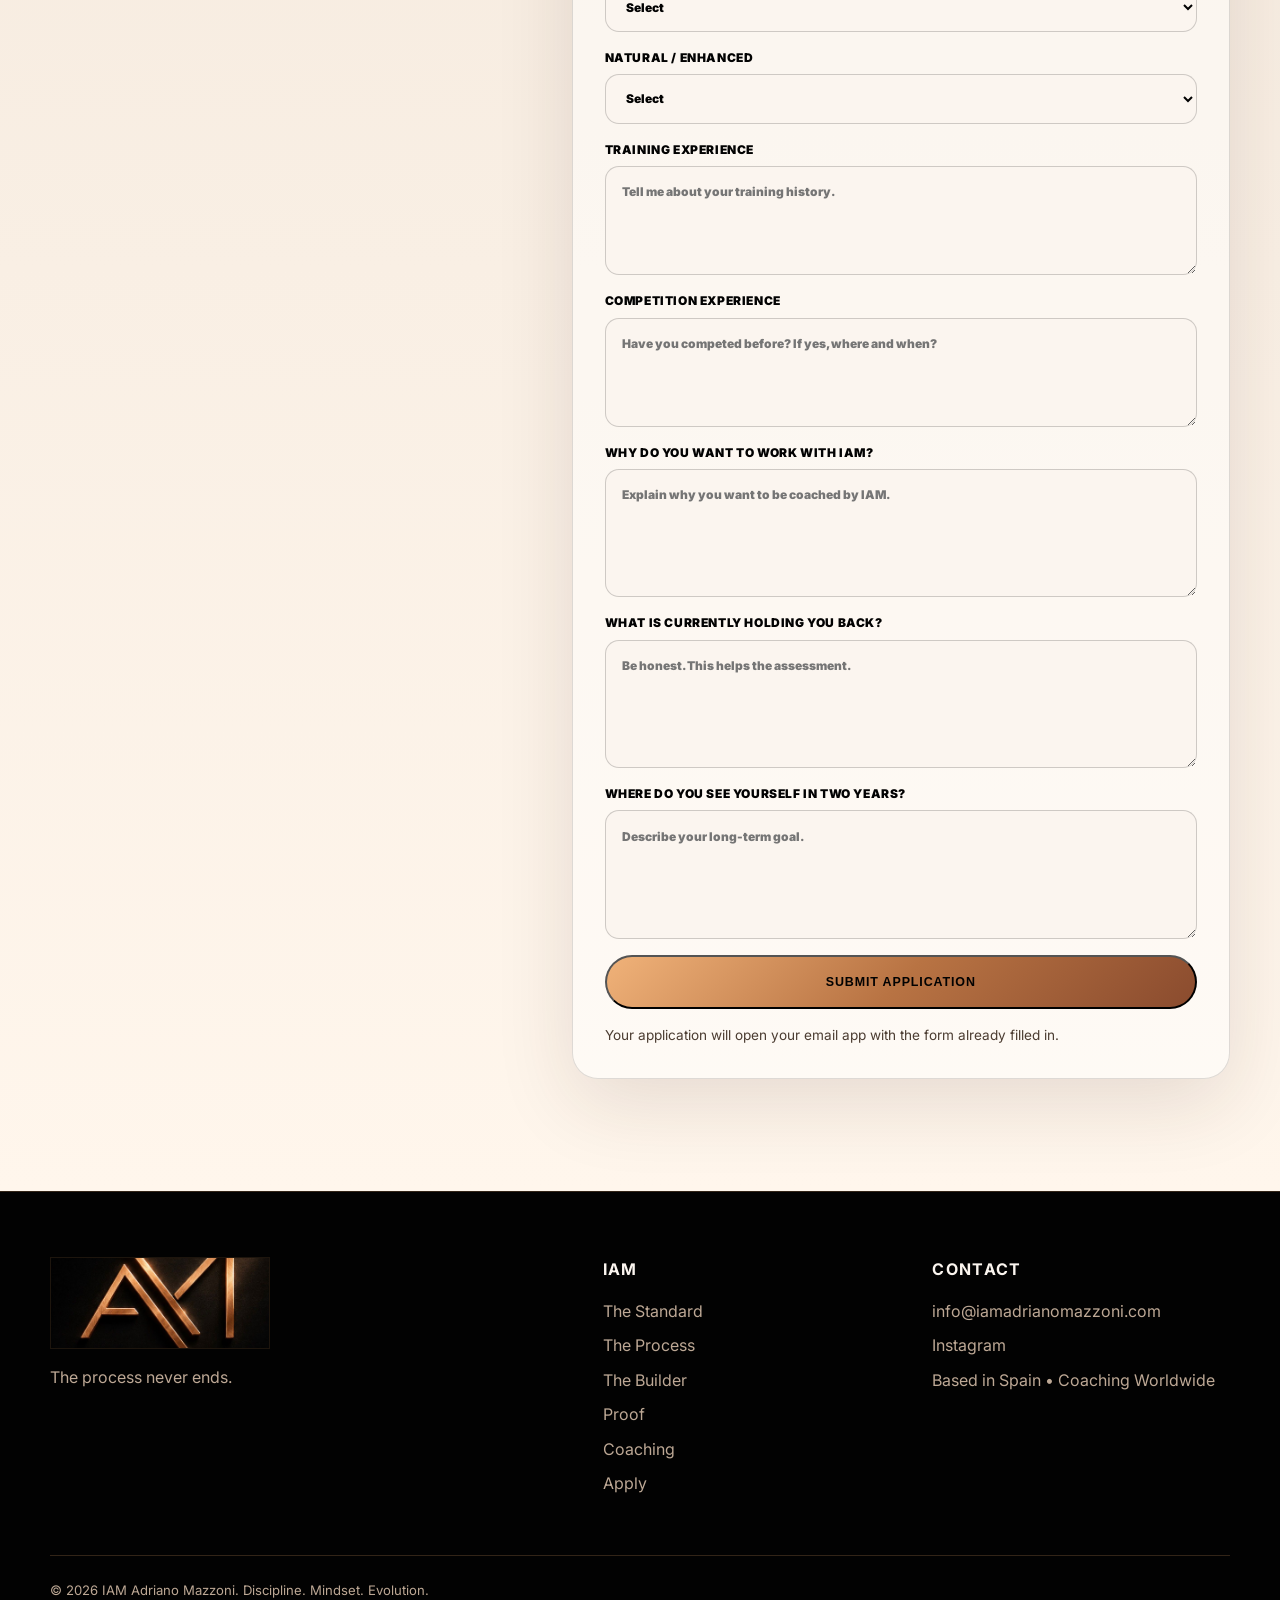
==== commit 3d7cbfe8: "index.html" ====
--- a/index.html
+++ b/index.html
@@ -19,7 +19,7 @@
 <body>
   <header class="site-header" id="top">
     <a class="brand" href="#top" aria-label="IAM Home">
-      <img src="assets/logo-main.jpg" alt="IAM Adriano Mazzoni logo" />
+      <img src="logo-main.jpg" alt="IAM Adriano Mazzoni logo" />
     </a>
 
     <button class="nav-toggle" aria-label="Open menu" aria-expanded="false">
@@ -66,7 +66,7 @@
         </div>
 
         <div class="hero-visual">
-          <img src="assets/hero-profile.jpg" alt="Adriano Mazzoni IAM portrait" />
+          <img src="hero-profile.jpg" alt="Adriano Mazzoni IAM portrait" />
         </div>
       </div>
     </section>
@@ -200,7 +200,7 @@
     <section class="coach section-light" id="builder">
       <div class="container coach-grid">
         <div class="coach-image">
-          <img src="assets/portrait.jpg" alt="Adriano Mazzoni portrait" />
+          <img src="portrait.jpg" alt="Adriano Mazzoni portrait" />
         </div>
 
         <div class="coach-copy">
@@ -286,7 +286,7 @@
     </section>
 
     <section class="visual-break section-dark">
-      <img src="assets/signature.jpg" alt="IAM signature" />
+      <img src="signature.jpg" alt="IAM signature" />
     </section>
 
     <section class="consultation section-dark" id="coaching">
@@ -483,7 +483,7 @@
   <footer class="site-footer section-dark">
     <div class="container footer-grid">
       <div>
-        <img class="footer-logo" src="assets/logo-main.jpg" alt="IAM Adriano Mazzoni logo" />
+        <img class="footer-logo" src="logo-main.jpg" alt="IAM Adriano Mazzoni logo" />
         <p>The process never ends.</p>
       </div>
 
